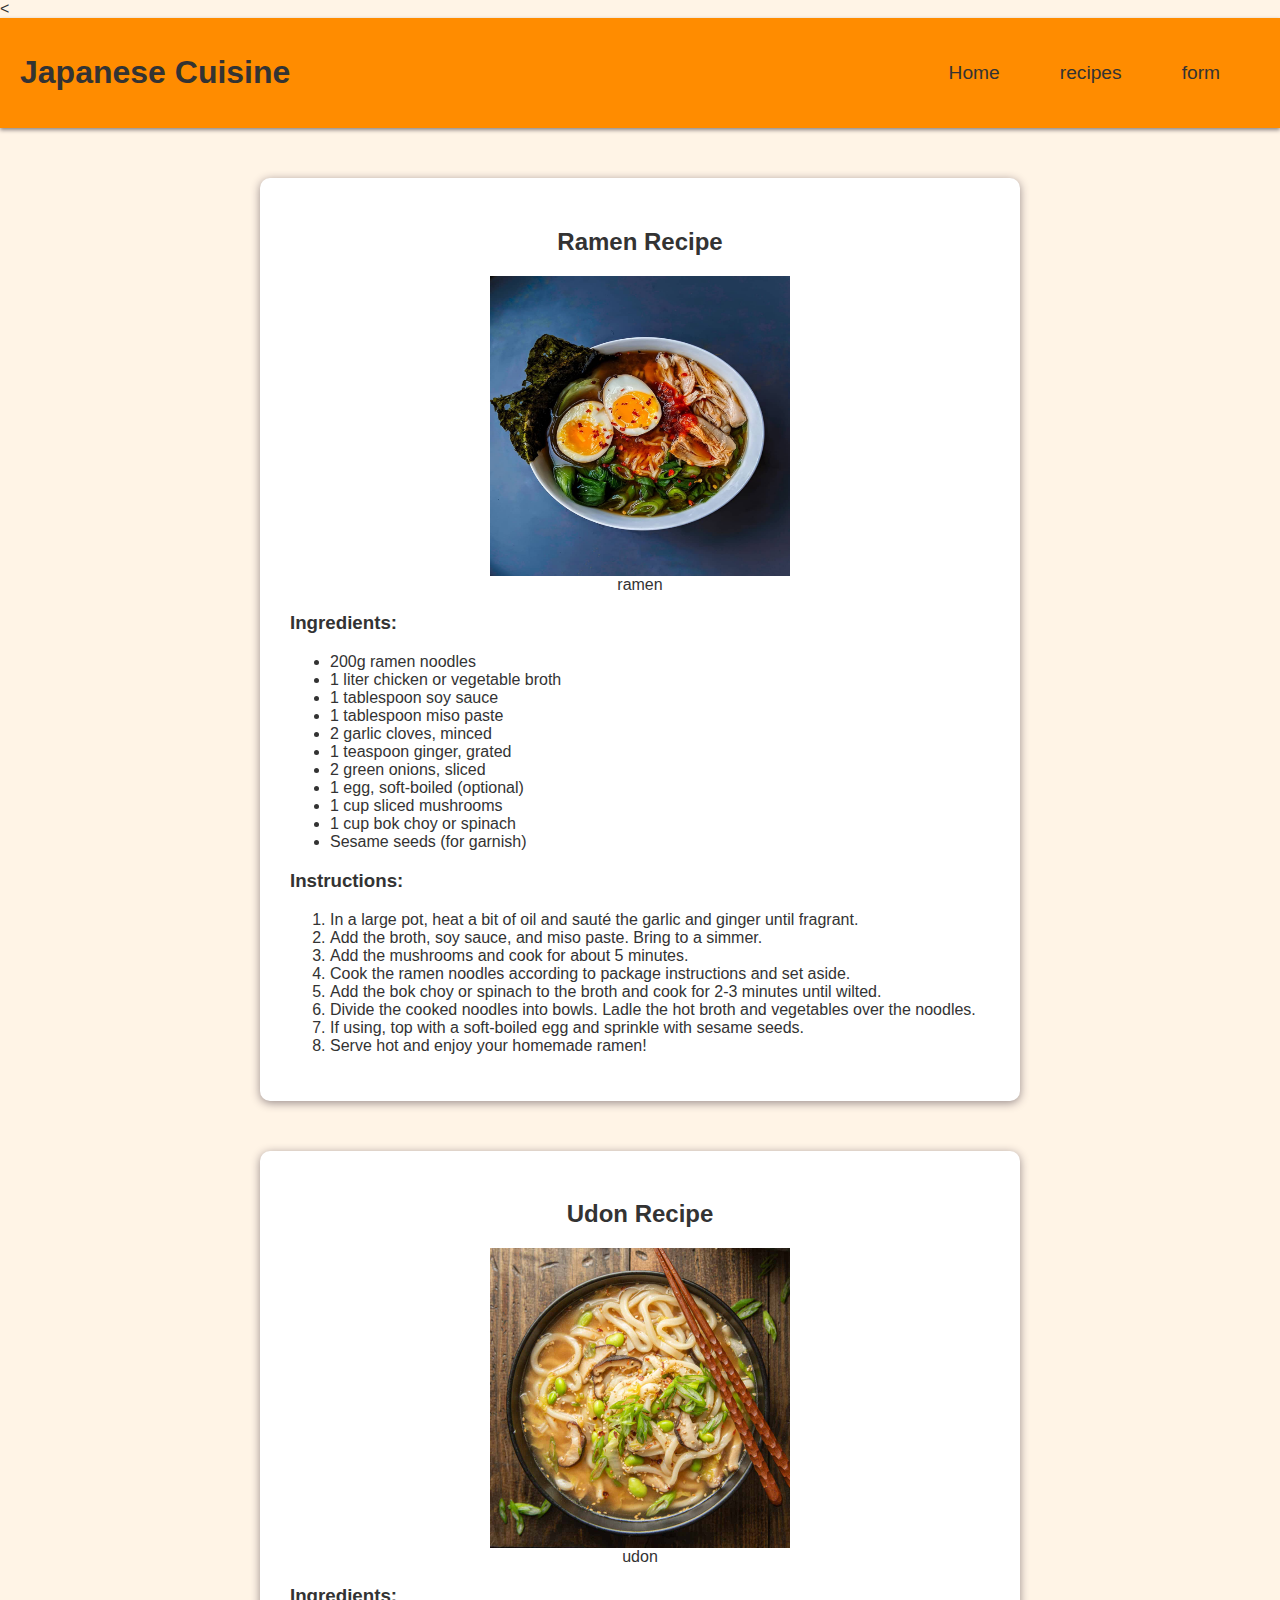
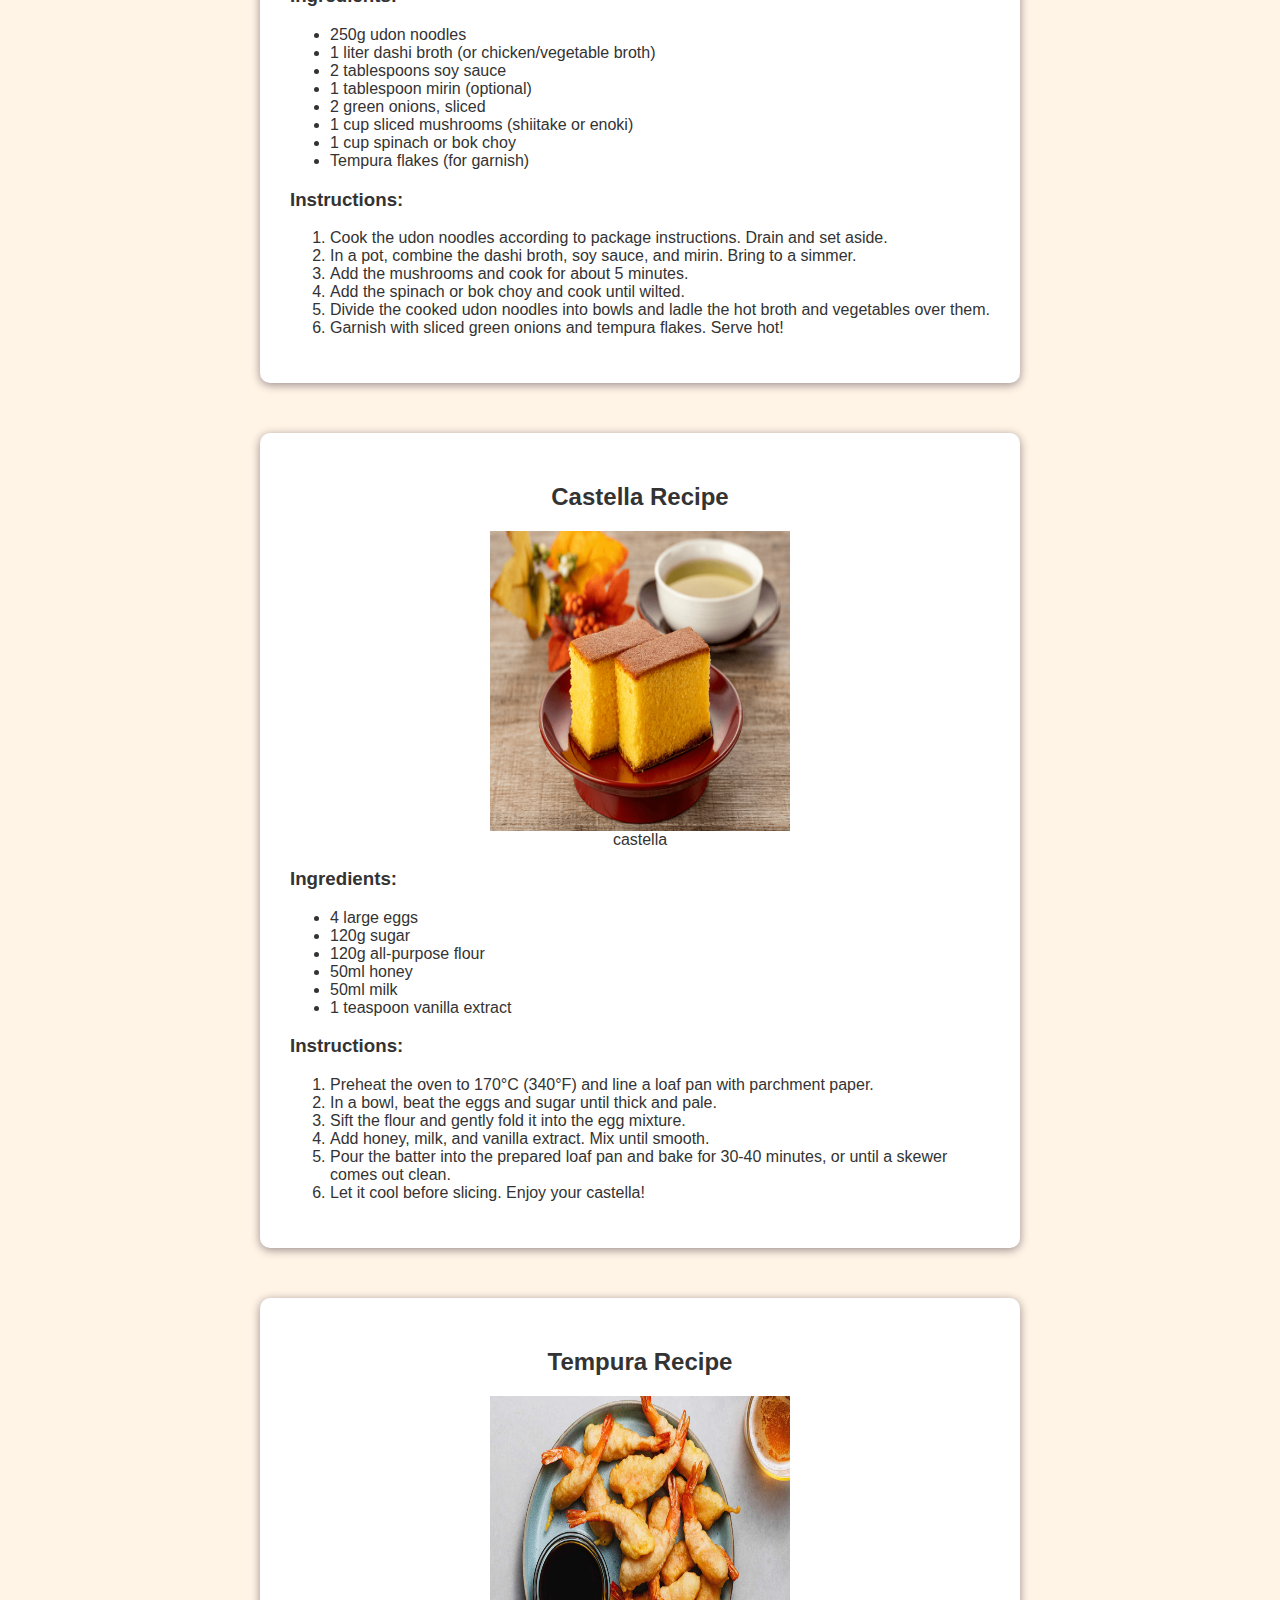
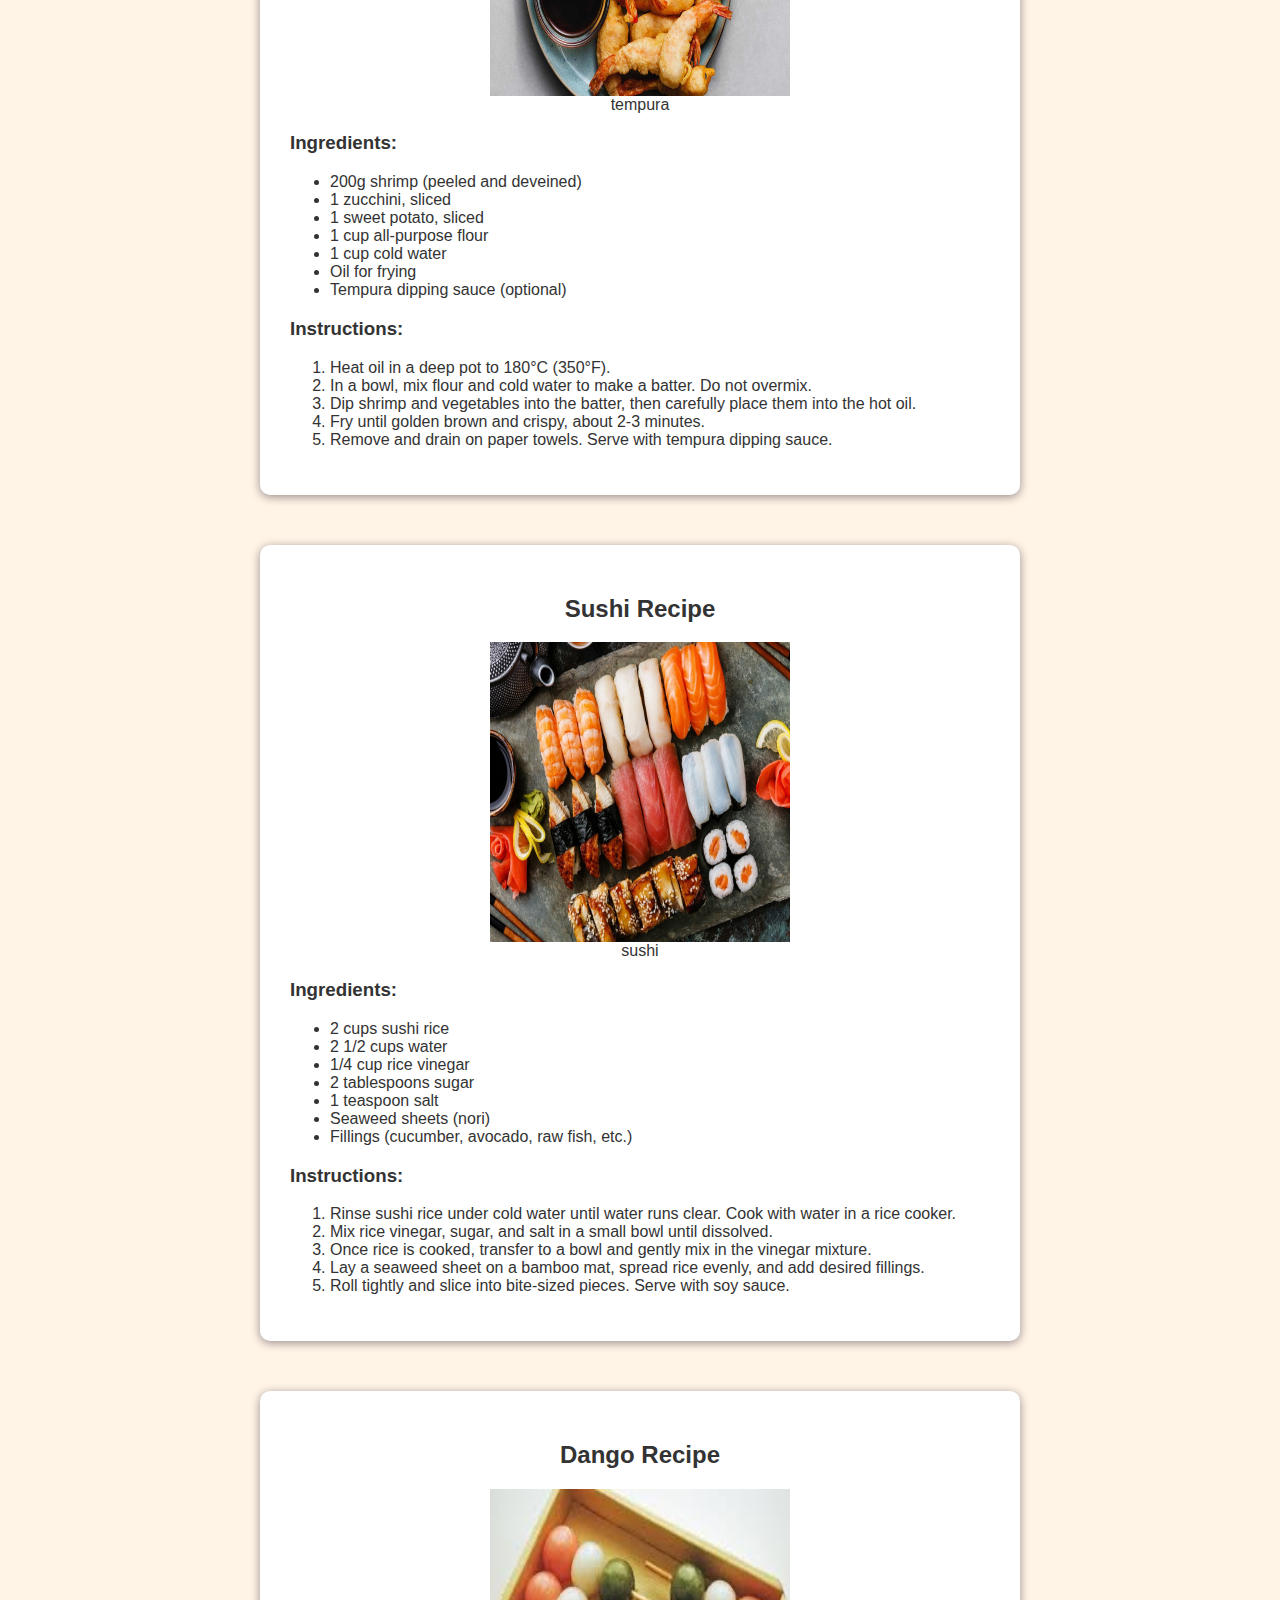
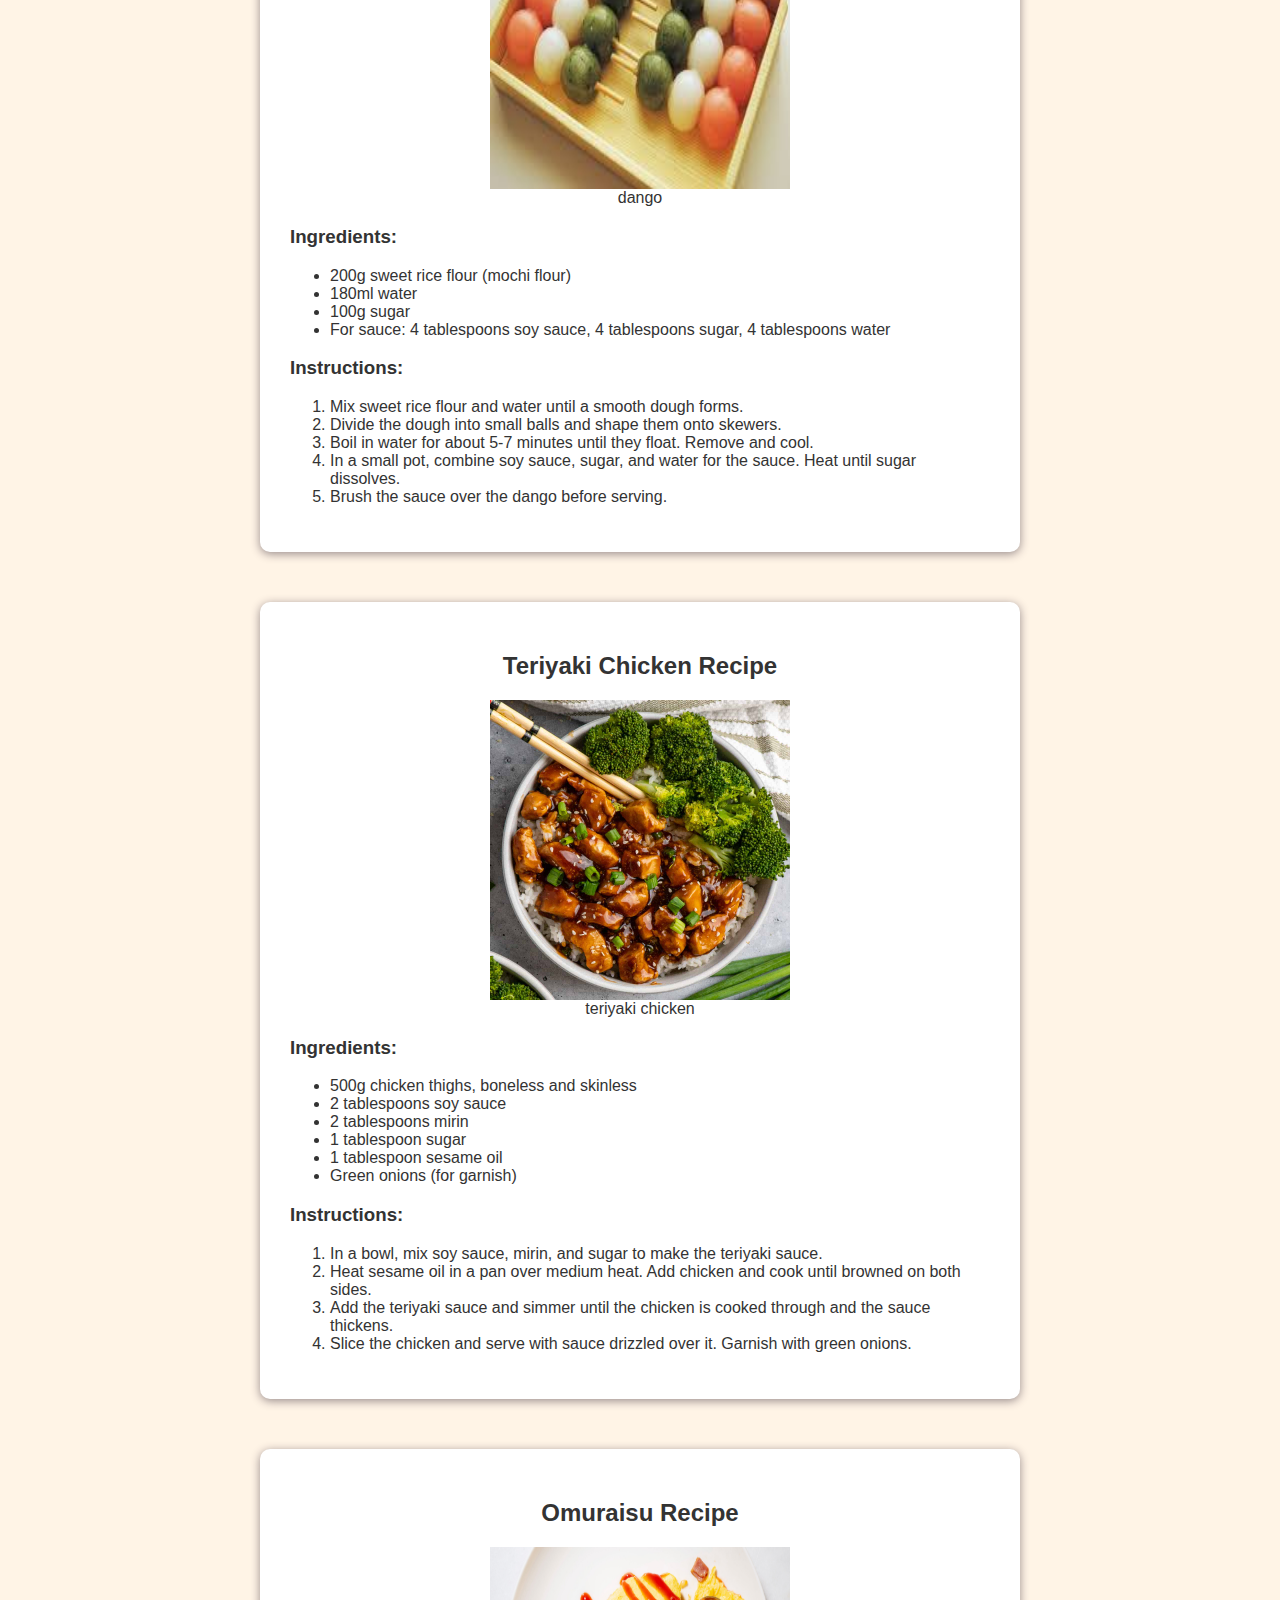
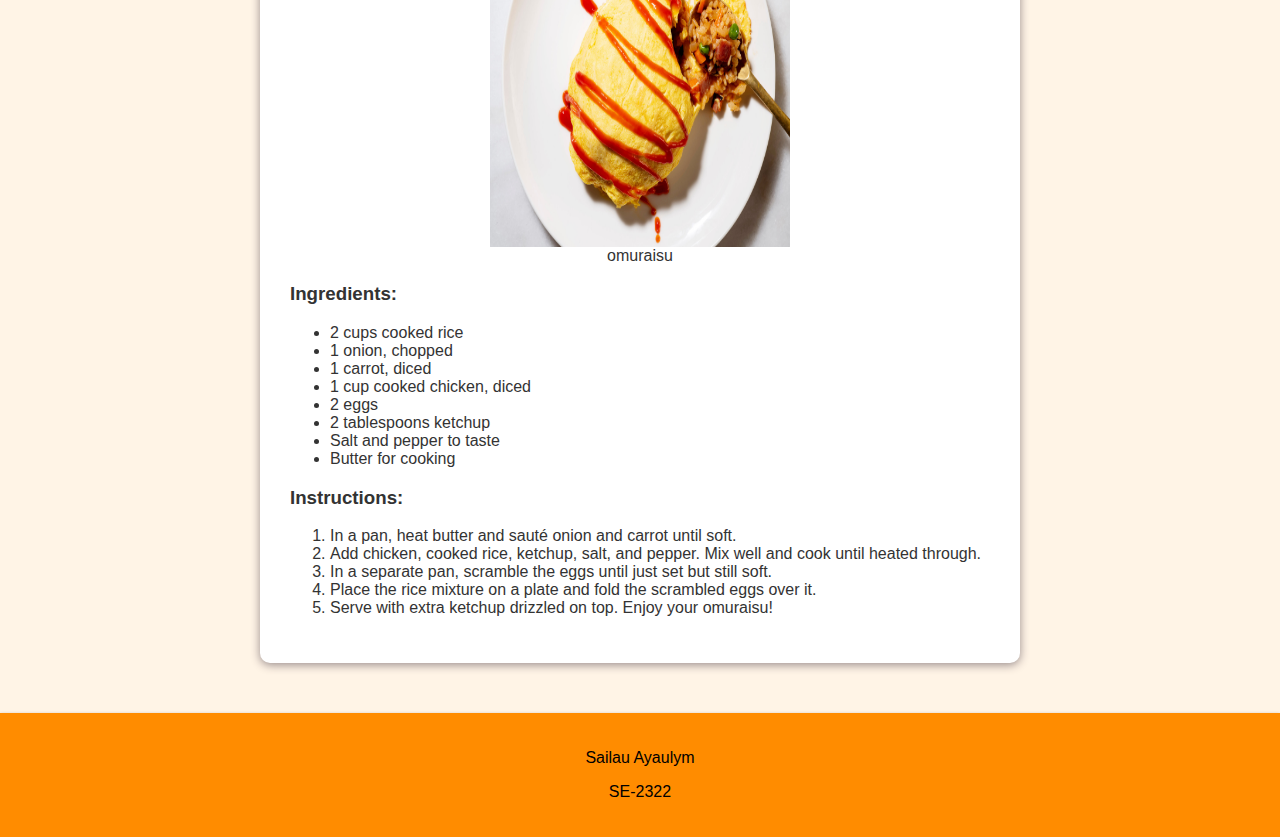
==== all_recipes.html @ 2331d124 "add recipes part" ====
<<!DOCTYPE html>
<html lang="en">
<head>
<meta charset="UTF-8">
<meta name="viewport" content="width=device-width, initial- scale=1.0">
<title>Culinary Japan</title> 
<link rel="stylesheet" href="style.css">
</head>

<body>
    <header>
        <nav class="navbar">
            <h1>Japanese Cuisine</h1>
            <ul class="nav-links">
                <li><a href="index.html">Home</a></li>
                <li><a href="recipes.html">recipes</a></li>
                <li><a href="form.html">form</a></li>
            </ul>
        </nav>
    </header>

    <main>
        <section id="recipe-page">
            <section id="ramen"> 
                <h2>Ramen Recipe</h2>
                <figure>
                    <img src="Chicken-miso-ramen.jpg" alt="ramen"  width="300" height="300">
                    <figcaption>ramen</figcaption>
                </figure>

                <h3>Ingredients:</h3>
                <ul>
                    <li>200g ramen noodles</li>
                    <li>1 liter chicken or vegetable broth</li>
                    <li>1 tablespoon soy sauce</li>
                    <li>1 tablespoon miso paste</li>
                    <li>2 garlic cloves, minced</li>
                    <li>1 teaspoon ginger, grated</li>
                    <li>2 green onions, sliced</li>
                    <li>1 egg, soft-boiled (optional)</li>
                    <li>1 cup sliced mushrooms</li>
                    <li>1 cup bok choy or spinach</li>
                    <li>Sesame seeds (for garnish)</li>
                </ul>

                <h3>Instructions:</h3>
                <ol>
                    <li>In a large pot, heat a bit of oil and sauté the garlic and ginger until fragrant.</li>
                    <li>Add the broth, soy sauce, and miso paste. Bring to a simmer.</li>
                    <li>Add the mushrooms and cook for about 5 minutes.</li>
                    <li>Cook the ramen noodles according to package instructions and set aside.</li>
                    <li>Add the bok choy or spinach to the broth and cook for 2-3 minutes until wilted.</li>
                    <li>Divide the cooked noodles into bowls. Ladle the hot broth and vegetables over the noodles.</li>
                    <li>If using, top with a soft-boiled egg and sprinkle with sesame seeds.</li>
                    <li>Serve hot and enjoy your homemade ramen!</li>
                </ol>
            </section>
        </section>

        <section id="recipe-page"> 
            <section id="udon"> 
                <h2>Udon Recipe</h2>
                <figure>
                    <img src="udon-noodle-soup-sq-7.jpg" alt="udon" width="300" height="300">
                    <figcaption>udon</figcaption>
                </figure>
                <h3>Ingredients:</h3>
                <ul>
                    <li>250g udon noodles</li>
                    <li>1 liter dashi broth (or chicken/vegetable broth)</li>
                    <li>2 tablespoons soy sauce</li>
                    <li>1 tablespoon mirin (optional)</li>
                    <li>2 green onions, sliced</li>
                    <li>1 cup sliced mushrooms (shiitake or enoki)</li>
                    <li>1 cup spinach or bok choy</li>
                    <li>Tempura flakes (for garnish)</li>
                </ul>
                <h3>Instructions:</h3>
                <ol>
                    <li>Cook the udon noodles according to package instructions. Drain and set aside.</li>
                    <li>In a pot, combine the dashi broth, soy sauce, and mirin. Bring to a simmer.</li>
                    <li>Add the mushrooms and cook for about 5 minutes.</li>
                    <li>Add the spinach or bok choy and cook until wilted.</li>
                    <li>Divide the cooked udon noodles into bowls and ladle the hot broth and vegetables over them.</li>
                    <li>Garnish with sliced green onions and tempura flakes. Serve hot!</li>
                </ol>
            </section>
        </section>

        <section  id="recipe-page" >
            <section id="castella" >
                <h2>Castella Recipe</h2>
                <figure>
                    <img src="Castella-Cake_SC_1.jpeg" alt="castella" width="300" height="300">
                    <figcaption>castella</figcaption>
                </figure>
                <h3>Ingredients:</h3>
                <ul>
                    <li>4 large eggs</li>
                    <li>120g sugar</li>
                    <li>120g all-purpose flour</li>
                    <li>50ml honey</li>
                    <li>50ml milk</li>
                    <li>1 teaspoon vanilla extract</li>
                </ul>
                <h3>Instructions:</h3>
                <ol>
                    <li>Preheat the oven to 170°C (340°F) and line a loaf pan with parchment paper.</li>
                    <li>In a bowl, beat the eggs and sugar until thick and pale.</li>
                    <li>Sift the flour and gently fold it into the egg mixture.</li>
                    <li>Add honey, milk, and vanilla extract. Mix until smooth.</li>
                    <li>Pour the batter into the prepared loaf pan and bake for 30-40 minutes, or until a skewer comes out clean.</li>
                    <li>Let it cool before slicing. Enjoy your castella!</li>
                </ol>
            </section>
        </section>

        <section  id="recipe-page" >
            <section id="tempura">
                <h2>Tempura Recipe</h2>
                <figure>
                    <img src="basic-tempura-for-fish-and-seafood-1300531-hero-01-bbd91b4ee23940749fec5ab7693eadcc.jpg" alt="tempura" width="300" height="300">
                    <figcaption>tempura</figcaption>
                </figure>
                <h3>Ingredients:</h3>
                <ul>
                    <li>200g shrimp (peeled and deveined)</li>
                    <li>1 zucchini, sliced</li>
                    <li>1 sweet potato, sliced</li>
                    <li>1 cup all-purpose flour</li>
                    <li>1 cup cold water</li>
                    <li>Oil for frying</li>
                    <li>Tempura dipping sauce (optional)</li>
                </ul>
                <h3>Instructions:</h3>
                <ol>
                    <li>Heat oil in a deep pot to 180°C (350°F).</li>
                    <li>In a bowl, mix flour and cold water to make a batter. Do not overmix.</li>
                    <li>Dip shrimp and vegetables into the batter, then carefully place them into the hot oil.</li>
                    <li>Fry until golden brown and crispy, about 2-3 minutes.</li>
                    <li>Remove and drain on paper towels. Serve with tempura dipping sauce.</li>
                </ol>
            </section>
        </section>

        <section id="recipe-page" >
            <section id="sushi">
                <h2>Sushi Recipe</h2>
                <figure>
                    <img src="sushi-polza-i-vred1653924777.jpg" alt="sushi" width="300" height="300">
                    <figcaption>sushi</figcaption>
                </figure>
                <h3>Ingredients:</h3>
                <ul>
                    <li>2 cups sushi rice</li>
                    <li>2 1/2 cups water</li>
                    <li>1/4 cup rice vinegar</li>
                    <li>2 tablespoons sugar</li>
                    <li>1 teaspoon salt</li>
                    <li>Seaweed sheets (nori)</li>
                    <li>Fillings (cucumber, avocado, raw fish, etc.)</li>
                </ul>
                <h3>Instructions:</h3>
                <ol>
                    <li>Rinse sushi rice under cold water until water runs clear. Cook with water in a rice cooker.</li>
                    <li>Mix rice vinegar, sugar, and salt in a small bowl until dissolved.</li>
                    <li>Once rice is cooked, transfer to a bowl and gently mix in the vinegar mixture.</li>
                    <li>Lay a seaweed sheet on a bamboo mat, spread rice evenly, and add desired fillings.</li>
                    <li>Roll tightly and slice into bite-sized pieces. Serve with soy sauce.</li>
                </ol>
            </section>
        </section>

        <section id="recipe-page" >
            <section id="dango">
                <h2>Dango Recipe</h2>
                <figure>
                    <img src="images.jpeg" alt="dango" width="300" height="300">
                    <figcaption>dango</figcaption>
                </figure>
                <h3>Ingredients:</h3>
                <ul>
                    <li>200g sweet rice flour (mochi flour)</li>
                    <li>180ml water</li>
                    <li>100g sugar</li>
                    <li>For sauce: 4 tablespoons soy sauce, 4 tablespoons sugar, 4 tablespoons water</li>
                </ul>
                <h3>Instructions:</h3>
                <ol>
                    <li>Mix sweet rice flour and water until a smooth dough forms.</li>
                    <li>Divide the dough into small balls and shape them onto skewers.</li>
                    <li>Boil in water for about 5-7 minutes until they float. Remove and cool.</li>
                    <li>In a small pot, combine soy sauce, sugar, and water for the sauce. Heat until sugar dissolves.</li>
                    <li>Brush the sauce over the dango before serving.</li>
                </ol>
            </section>
        </section>

        <section id="recipe-page" >
            <section id="teriyaki">
                <h2>Teriyaki Chicken Recipe</h2>
                <figure>
                    <img src="Honey-Teriyaki-Chicken-5.jpg" alt="teriyaki chicken" width="300" height="300">
                    <figcaption>teriyaki chicken</figcaption>
                </figure>
                <h3>Ingredients:</h3>
                <ul>
                    <li>500g chicken thighs, boneless and skinless</li>
                    <li>2 tablespoons soy sauce</li>
                    <li>2 tablespoons mirin</li>
                    <li>1 tablespoon sugar</li>
                    <li>1 tablespoon sesame oil</li>
                    <li>Green onions (for garnish)</li>
                </ul>
                <h3>Instructions:</h3>
                <ol>
                    <li>In a bowl, mix soy sauce, mirin, and sugar to make the teriyaki sauce.</li>
                    <li>Heat sesame oil in a pan over medium heat. Add chicken and cook until browned on both sides.</li>
                    <li>Add the teriyaki sauce and simmer until the chicken is cooked through and the sauce thickens.</li>
                    <li>Slice the chicken and serve with sauce drizzled over it. Garnish with green onions.</li>
                </ol>
            </section>
        </section>

        <section id="recipe-page">
            <section id="omuraisu">
                <h2>Omuraisu Recipe</h2>
                <figure>
                    <img src="merlin_141075450_0113642e-e841-4dd6-b96f-742a29fdef10-superJumbo.jpg" alt="omuraisu" width="300" height="300">
                    <figcaption>omuraisu</figcaption>
                </figure>
                <h3>Ingredients:</h3>
                <ul>
                    <li>2 cups cooked rice</li>
                    <li>1 onion, chopped</li>
                    <li>1 carrot, diced</li>
                    <li>1 cup cooked chicken, diced</li>
                    <li>2 eggs</li>
                    <li>2 tablespoons ketchup</li>
                    <li>Salt and pepper to taste</li>
                    <li>Butter for cooking</li>
                </ul>
                <h3>Instructions:</h3>
                <ol>
                    <li>In a pan, heat butter and sauté onion and carrot until soft.</li>
                    <li>Add chicken, cooked rice, ketchup, salt, and pepper. Mix well and cook until heated through.</li>
                    <li>In a separate pan, scramble the eggs until just set but still soft.</li>
                    <li>Place the rice mixture on a plate and fold the scrambled eggs over it.</li>
                    <li>Serve with extra ketchup drizzled on top. Enjoy your omuraisu!</li>
                </ol>
            </section>
        </section>
    </main>

    <footer>
        <p>Sailau Ayaulym</p>
        <p>SE-2322</p>
    </footer>

</body>
</html>
---- style.css ----
body {
    font-family: 'Roboto', sans-serif;
    margin: 0;
    padding: 0;
    background-color: #FFF4E6;
    color: #333;
}

.navbar {
    display: flex;
    justify-content: space-between;
    align-items: center;
    padding: 15px 20px; 
    background-color: #FF8C00; 
    box-shadow: 0 2px 4px #8c8383; 
}

.nav-links {
    list-style: none;
    display: flex;
    gap: 20px;
    margin: 0 20px;
}

.nav-links li {
    display: inline;
    margin: 0 20px;
}

.nav-links a {
    text-decoration: none;
    color: #333;
    font-size: 1.2em;
    font-weight: 500;
}

.nav-links a:hover {
    color: #e74c3c; 
}

header nav ul {
    list-style: none;
    margin: 0 20px;
}

.content-wrapper {
    display: flex;
    align-items: flex-start;
    justify-content: space-between;
    padding: 40px;
    max-width: 1200px;
    margin: 0 auto;
}

.text-content {
    flex: 1;
    margin-right: 40px;
}

.text-content h1 {
    font-size: 3em;
    margin-bottom: 20px;
    color: #2c3e50;
}

.text-content .welcome-text {
    margin: 15px 0;
    line-height: 1.6;
    font-size: 1.1em;
}

.photo-content {
    flex: 1;
    text-align: center;
}

.photo-content img {
    width: 100%;
    max-width: 400px;
    height: auto;
    border-radius: 10px;
}

.quote-text {
    margin-top: 15px;
    font-size: 1em;
    font-style: italic;
    color: #7f8c8d;
}

.recipes-section {
    padding: 60px 20px;
    text-align: center;
}

.recipes-section h2 {
    font-size: 2.5em;
    margin-bottom: 40px;
    color: #2c3e50;
}

.recipes-wrapper {
    display: flex;
    justify-content: space-between;
    flex-wrap: wrap;
    gap: 5px;
    max-width: 1200px;
    margin: 0 auto;
}

.recipe-card {
    background-color: #fff;
    border-radius: 10px;
    border: 2px solid #ddd;
    padding: 15px;
    width: 23%; 
    margin-bottom: 20px; 
    box-sizing: border-box;
    text-align: center;
}

.recipe-card img {
    width: 100%;
    height: 250px;
    border-radius: 8px;
    margin-bottom: 15px;
}

.recipe-name {
    font-size: 1.8em;
    margin: 10px 0;
    color: #2c3e50;
}

.recipe-description {
    font-size: 1em;
    color: #7f8c8d;
    margin: 5px 0;
}

.more-button {
    display: inline-block;
    width: 1020px;
    background-color: #FF8C00;
    color: #000000;
    text-align: center;
    padding: 15px;
    font-size: 1em;
    margin: 50px;
    text-decoration: none; 
}

.form-page  {
    max-width: 700px;
    margin: 50px auto;
    padding: 30px;
    background-color: #fff;
    border-radius: 10px;
    box-shadow: 0 2px 10px #988b8b;
    text-align: center;
}

.form-page h1 {
    font-size: 1.8em;
    margin-bottom: 30px;
    color: #2c3e50;
}

.form-page form {
    display: flex;
    flex-direction: column;
    gap: 20px;
}

.form-page label {
    font-size: 1.8em;
    color: #333;
    text-align: left;
}

#recipe-page{
    max-width: 700px;
    margin: 50px auto;
    padding: 30px;
    background-color: #fff;
    border-radius: 10px;
    box-shadow: 0 2px 10px #988b8b;
}

#recipe-page h2, #recipe-page figure {
    text-align: center;
}

footer {
    background-color: #FF8C00;
    color: #000000;
    text-align: center;
    padding: 20px 0;
    bottom: 0;
    font-size: 1em;
    box-shadow: 0 2px 4px #8c8383; 
}
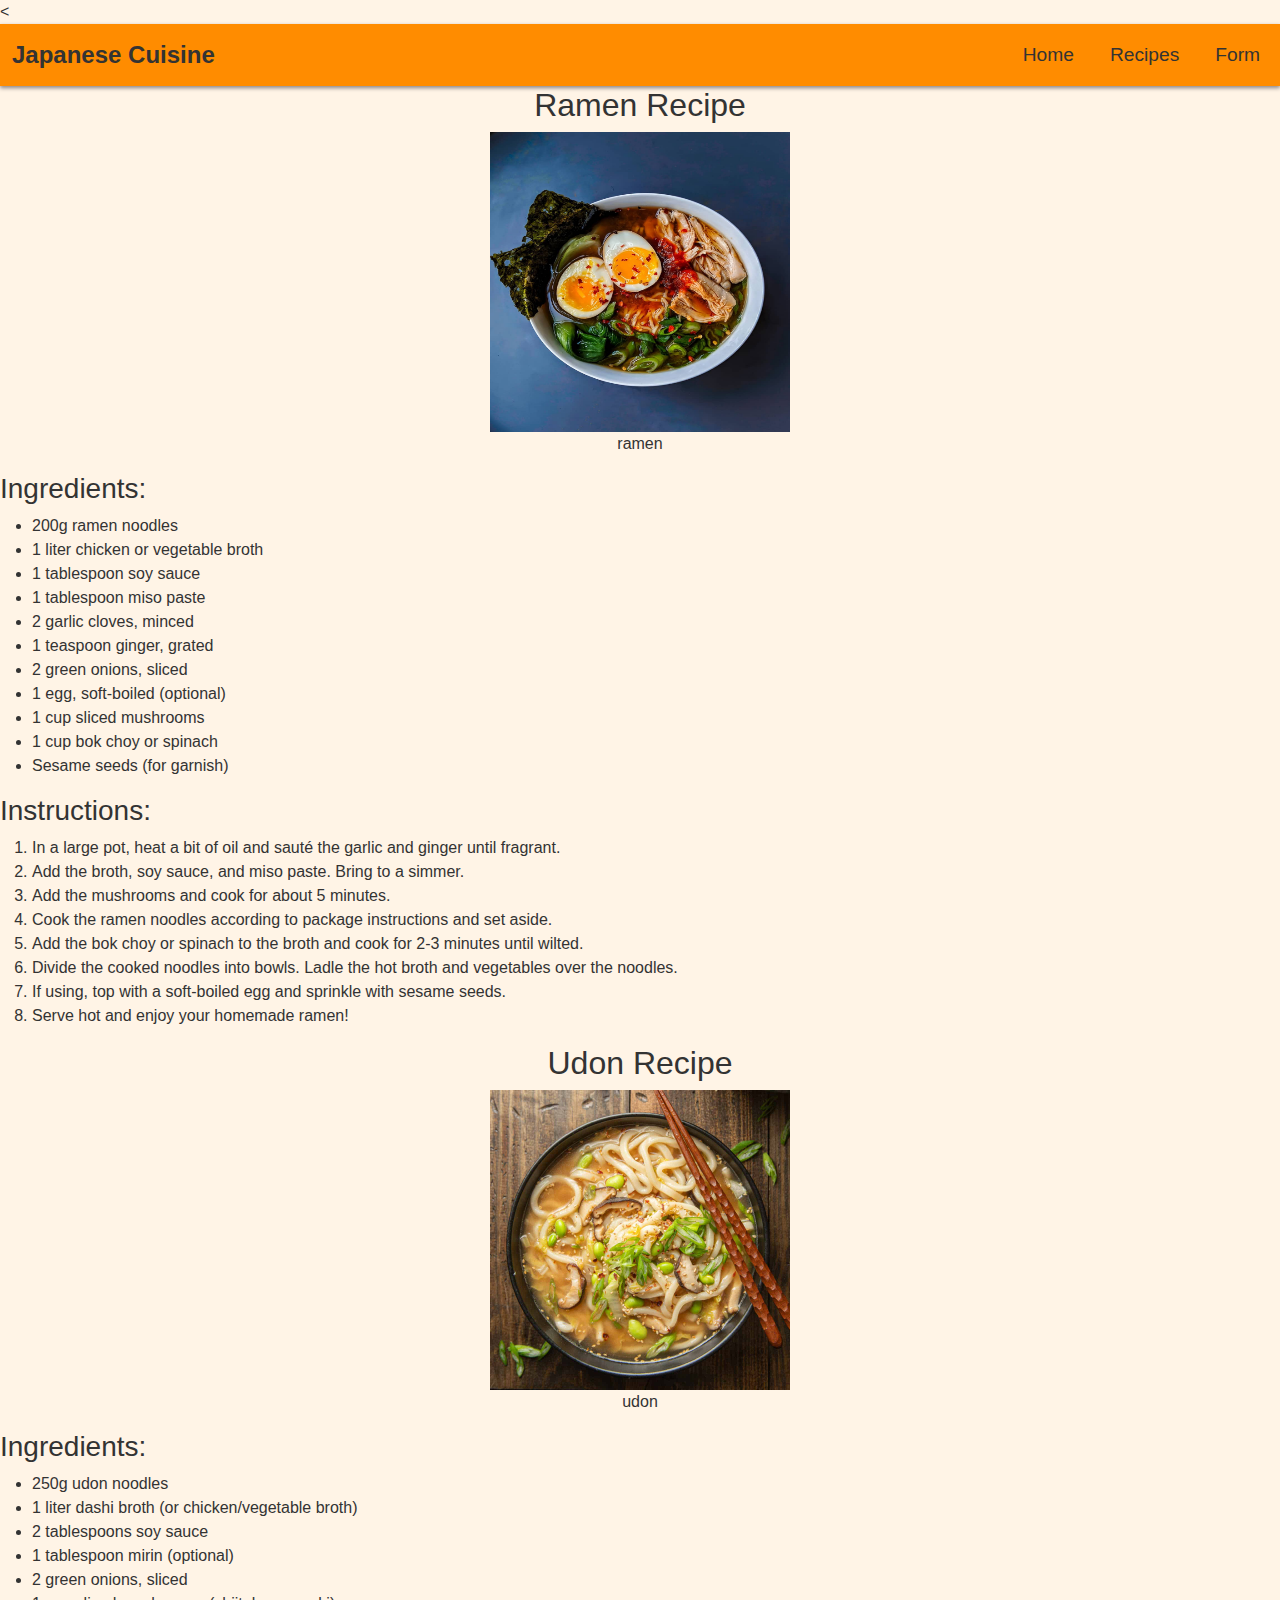
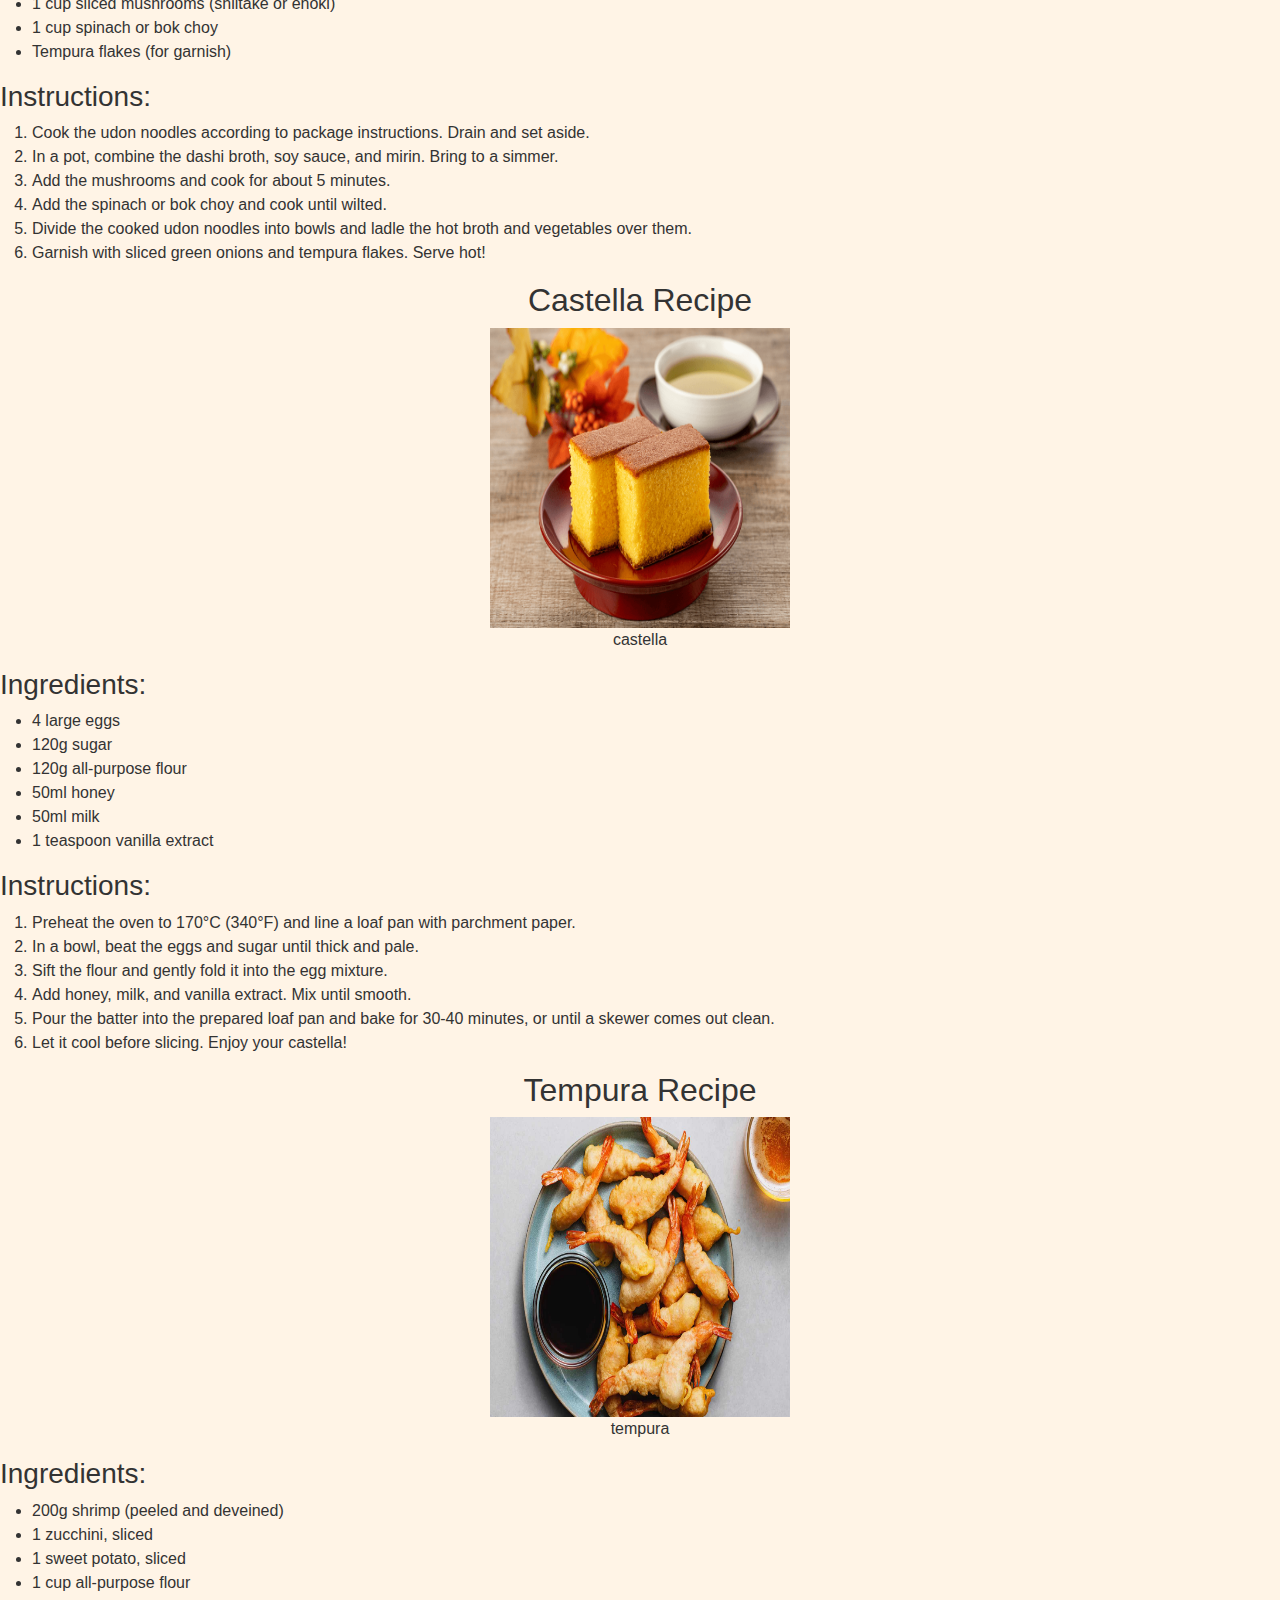
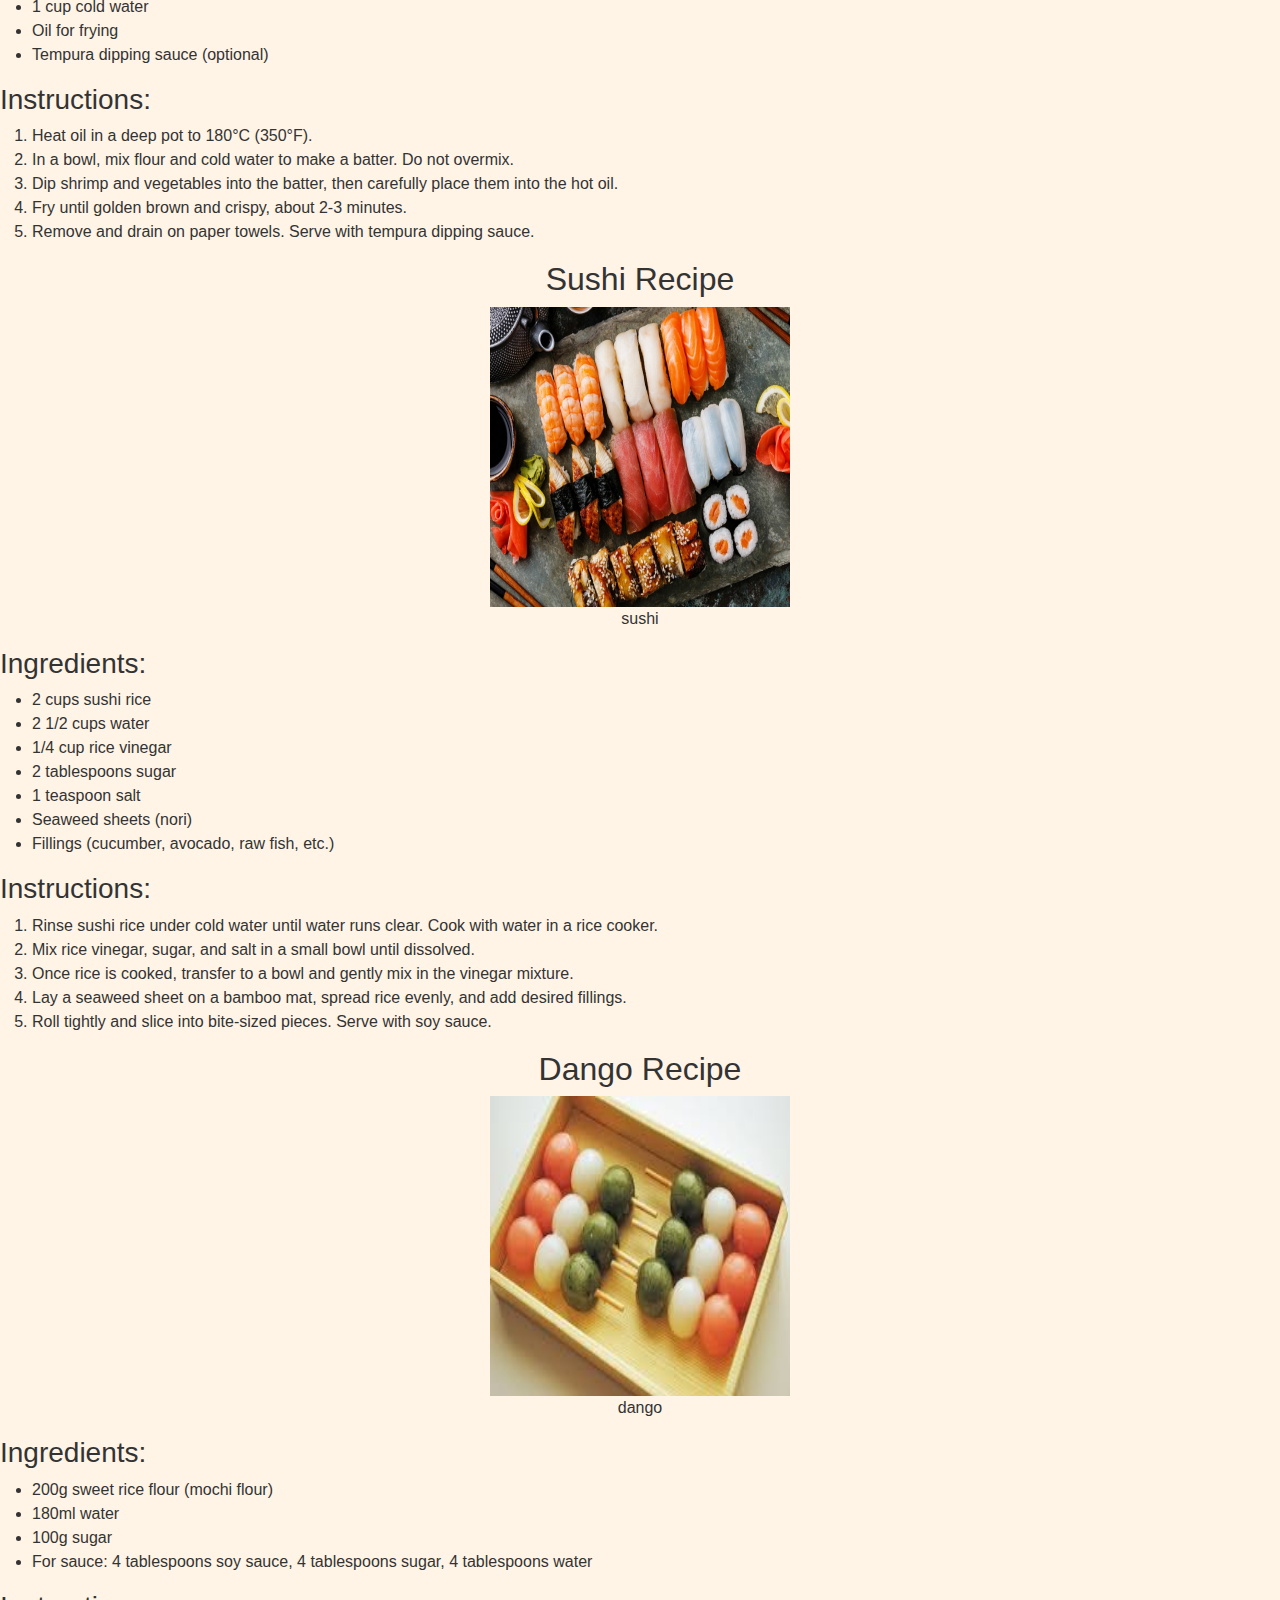
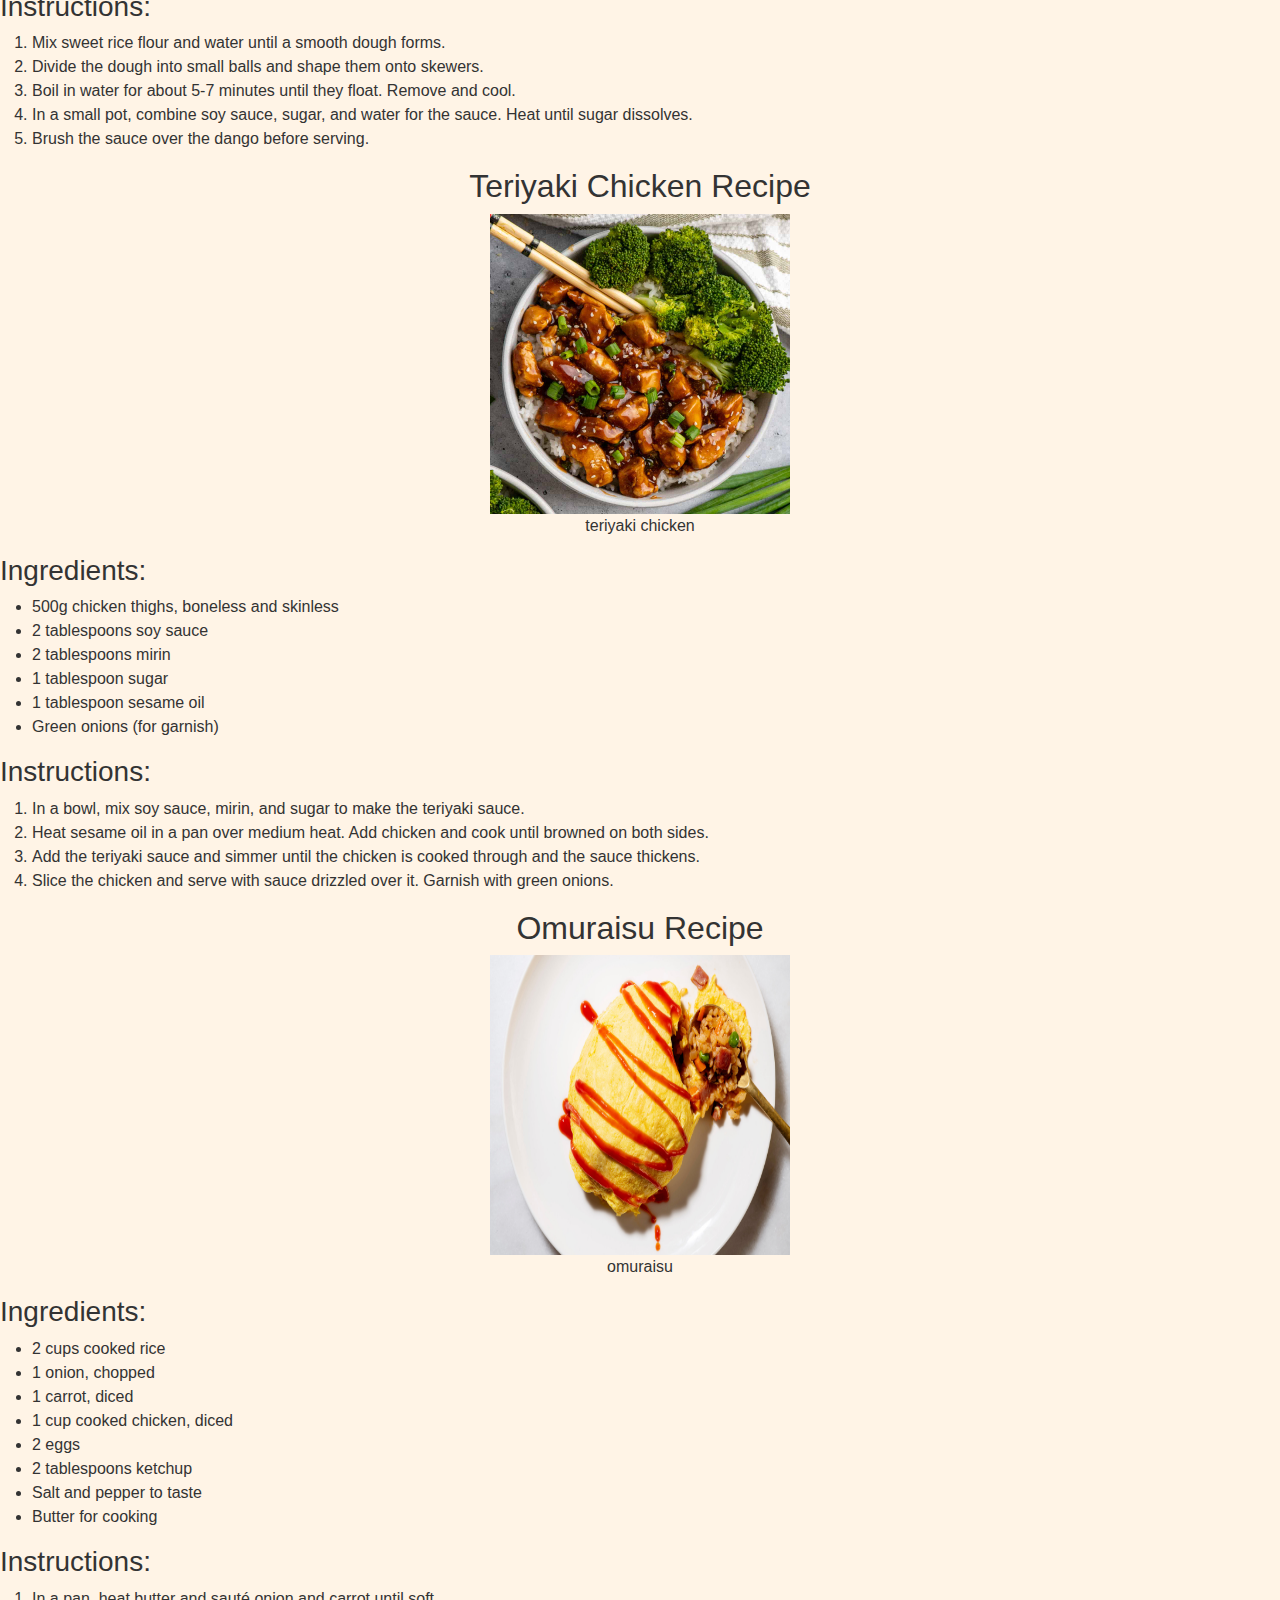
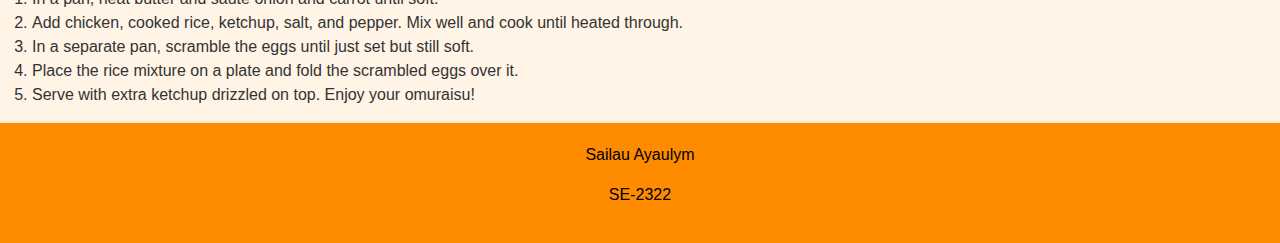
==== commit fcbf0b14: "add Bootstra1" ====
--- a/all_recipes.html
+++ b/all_recipes.html
@@ -4,21 +4,37 @@
 <meta charset="UTF-8">
 <meta name="viewport" content="width=device-width, initial- scale=1.0">
 <title>Culinary Japan</title> 
+<link href="https://cdn.jsdelivr.net/npm/bootstrap@5.3.3/dist/css/bootstrap.min.css" rel="stylesheet">
+<script src="https://cdn.jsdelivr.net/npm/bootstrap@5.3.3/dist/js/bootstrap.bundle.min.js"></script>
+<script src="https://code.jquery.com/jquery-3.5.1.slim.min.js"></script>
+<script src="https://stackpath.bootstrapcdn.com/bootstrap/4.5.2/js/bootstrap.min.js"></script>
+
 <link rel="stylesheet" href="style.css">
 </head>
-
 <body>
     <header>
-        <nav class="navbar">
-            <h1>Japanese Cuisine</h1>
-            <ul class="nav-links">
-                <li><a href="index.html">Home</a></li>
-                <li><a href="recipes.html">recipes</a></li>
-                <li><a href="form.html">form</a></li>
-            </ul>
+        <nav class="navbar navbar-expand-lg">
+            <div class="container-fluid">
+                <a class="navbar-brand" href="#">Japanese Cuisine</a>
+                <button class="navbar-toggler" type="button" data-bs-toggle="collapse" data-bs-target="#navbarNav" aria-controls="navbarNav" aria-expanded="false" aria-label="Toggle navigation">
+                    <span class="navbar-toggler-icon"></span>
+                </button>
+                <div class="collapse navbar-collapse justify-content-end" id="navbarNav">
+                    <ul class="navbar-nav">
+                        <li class="nav-item">
+                            <a class="nav-link" href="index.html">Home</a>
+                        </li>
+                        <li class="nav-item">
+                            <a class="nav-link" href="recipes.html">Recipes</a>
+                        </li>
+                        <li class="nav-item">
+                            <a class="nav-link" href="form.html">Form</a>
+                        </li>
+                    </ul>
+                </div>
+            </div>
         </nav>
     </header>
-
     <main>
         <section id="recipe-page">
             <section id="ramen"> 
--- a/style.css
+++ b/style.css
@@ -1,46 +1,32 @@
 body {
     font-family: 'Roboto', sans-serif;
-    margin: 0;
-    padding: 0;
     background-color: #FFF4E6;
     color: #333;
 }
 
 .navbar {
-    display: flex;
-    justify-content: space-between;
-    align-items: center;
-    padding: 15px 20px; 
     background-color: #FF8C00; 
-    box-shadow: 0 2px 4px #8c8383; 
+    box-shadow: 0 2px 4px #8c8383;
 }
 
-.nav-links {
-    list-style: none;
-    display: flex;
-    gap: 20px;
-    margin: 0 20px;
+.navbar-brand {
+    color: #333;
+    font-size: 1.5em;
+    font-weight: bold;
 }
 
-.nav-links li {
-    display: inline;
-    margin: 0 20px;
-}
-
-.nav-links a {
-    text-decoration: none;
+.navbar-nav .nav-item .nav-link {
     color: #333;
     font-size: 1.2em;
     font-weight: 500;
 }
 
-.nav-links a:hover {
+.navbar-nav .nav-item .nav-link:hover {
     color: #e74c3c; 
 }
 
-header nav ul {
-    list-style: none;
-    margin: 0 20px;
+.navbar-nav .nav-item {
+    margin-left: 20px;
 }
 
 .content-wrapper {
@@ -50,42 +36,6 @@
     padding: 40px;
     max-width: 1200px;
     margin: 0 auto;
-}
-
-.text-content {
-    flex: 1;
-    margin-right: 40px;
-}
-
-.text-content h1 {
-    font-size: 3em;
-    margin-bottom: 20px;
-    color: #2c3e50;
-}
-
-.text-content .welcome-text {
-    margin: 15px 0;
-    line-height: 1.6;
-    font-size: 1.1em;
-}
-
-.photo-content {
-    flex: 1;
-    text-align: center;
-}
-
-.photo-content img {
-    width: 100%;
-    max-width: 400px;
-    height: auto;
-    border-radius: 10px;
-}
-
-.quote-text {
-    margin-top: 15px;
-    font-size: 1em;
-    font-style: italic;
-    color: #7f8c8d;
 }
 
 .recipes-section {
@@ -99,22 +49,11 @@
     color: #2c3e50;
 }
 
-.recipes-wrapper {
-    display: flex;
-    justify-content: space-between;
-    flex-wrap: wrap;
-    gap: 5px;
-    max-width: 1200px;
-    margin: 0 auto;
-}
-
 .recipe-card {
     background-color: #fff;
     border-radius: 10px;
     border: 2px solid #ddd;
     padding: 15px;
-    width: 23%; 
-    margin-bottom: 20px; 
     box-sizing: border-box;
     text-align: center;
 }
@@ -139,18 +78,23 @@
 }
 
 .more-button {
-    display: inline-block;
-    width: 1020px;
     background-color: #FF8C00;
-    color: #000000;
-    text-align: center;
-    padding: 15px;
+    color: #333;
     font-size: 1em;
-    margin: 50px;
-    text-decoration: none; 
+    font-weight: 500;
 }
 
-.form-page  {
+.more-button:hover {
+    background-color: #FF8C00;
+    color: #e74c3c;
+}
+
+.more-button:focus {
+    outline: none; 
+    box-shadow: none;
+}
+
+.form-page {
     max-width: 700px;
     margin: 50px auto;
     padding: 30px;
@@ -178,13 +122,16 @@
     text-align: left;
 }
 
-#recipe-page{
-    max-width: 700px;
-    margin: 50px auto;
-    padding: 30px;
-    background-color: #fff;
-    border-radius: 10px;
-    box-shadow: 0 2px 10px #988b8b;
+.form-control,
+.form-select,
+.form-check-input {
+    font-size: 1.2em;
+    padding: 10px;
+}
+
+button {
+    padding: 10px 20px;
+    font-size: 1.2em;
 }
 
 #recipe-page h2, #recipe-page figure {
@@ -193,10 +140,8 @@
 
 footer {
     background-color: #FF8C00;
-    color: #000000;
+    color: #000;
+    padding: 20px 0;
+    box-shadow: 0 2px 4px #8c8383; 
     text-align: center;
-    padding: 20px 0;
-    bottom: 0;
-    font-size: 1em;
-    box-shadow: 0 2px 4px #8c8383; 
 }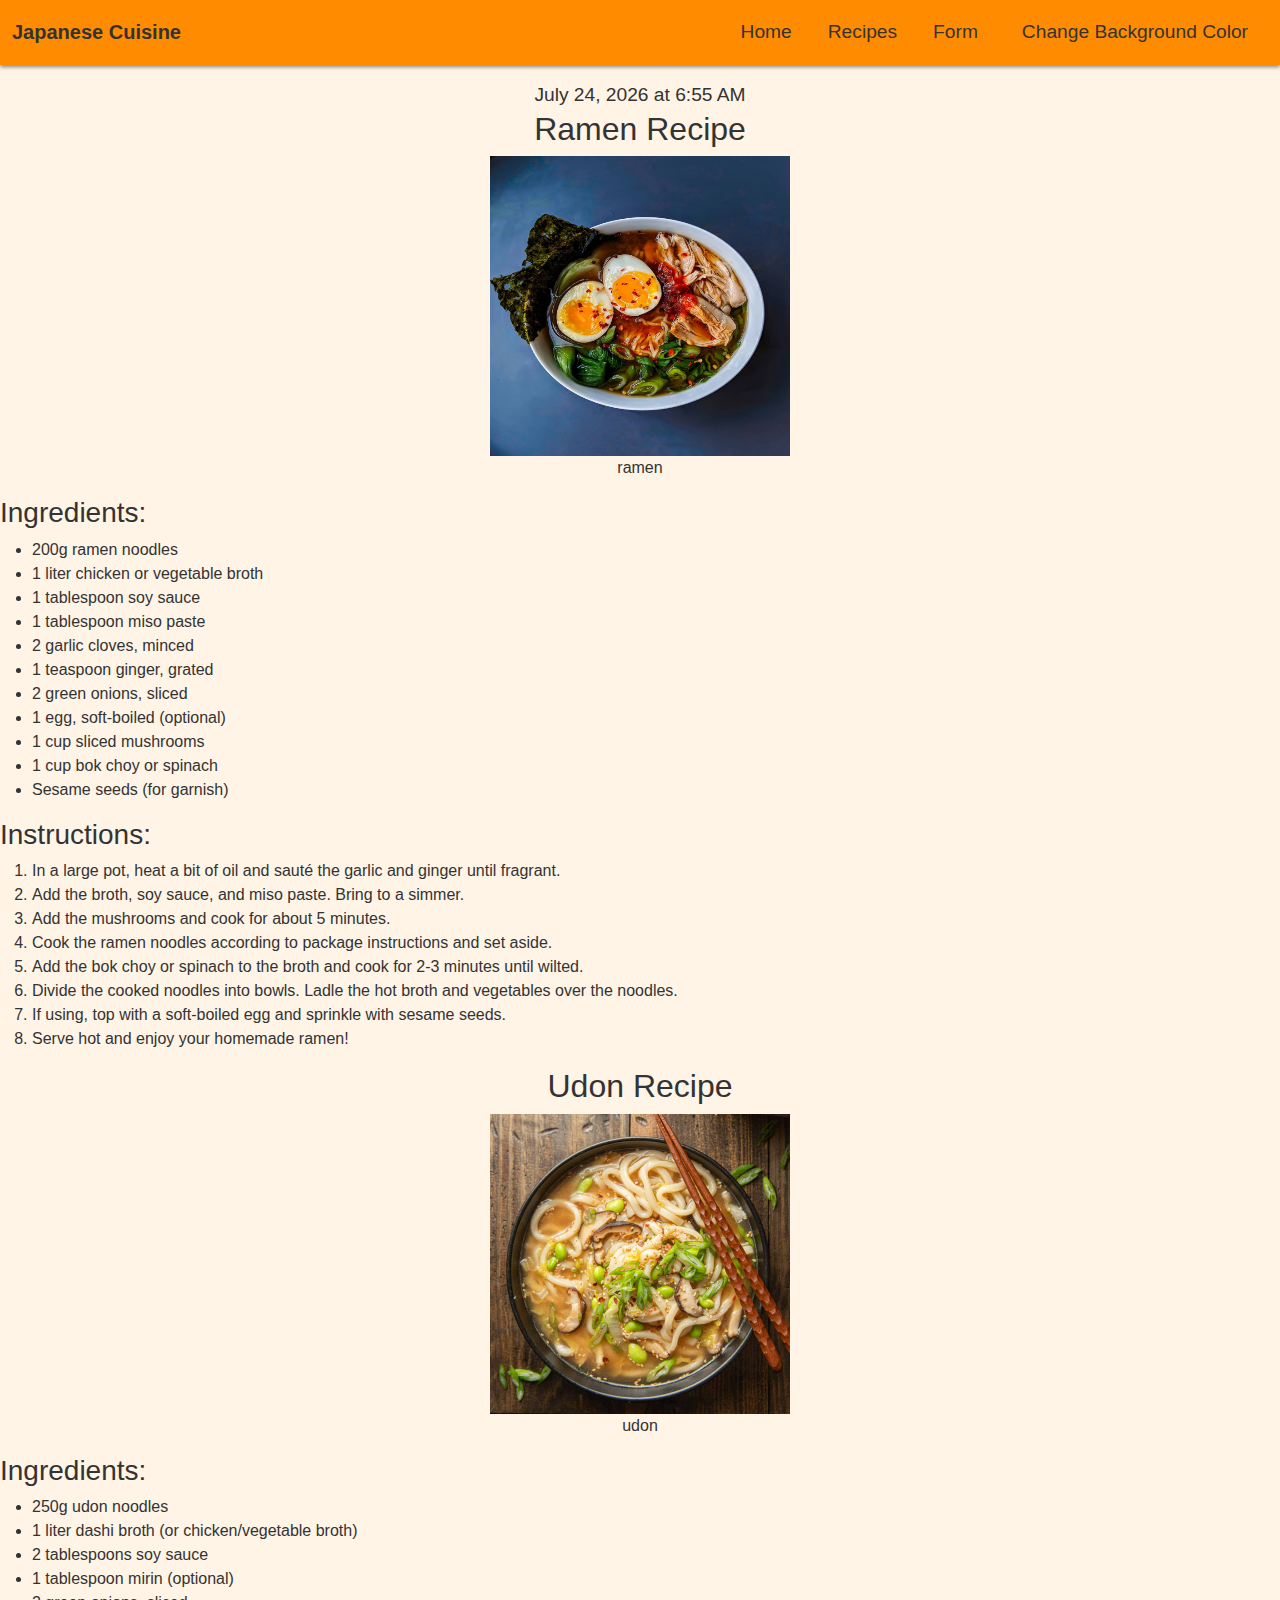
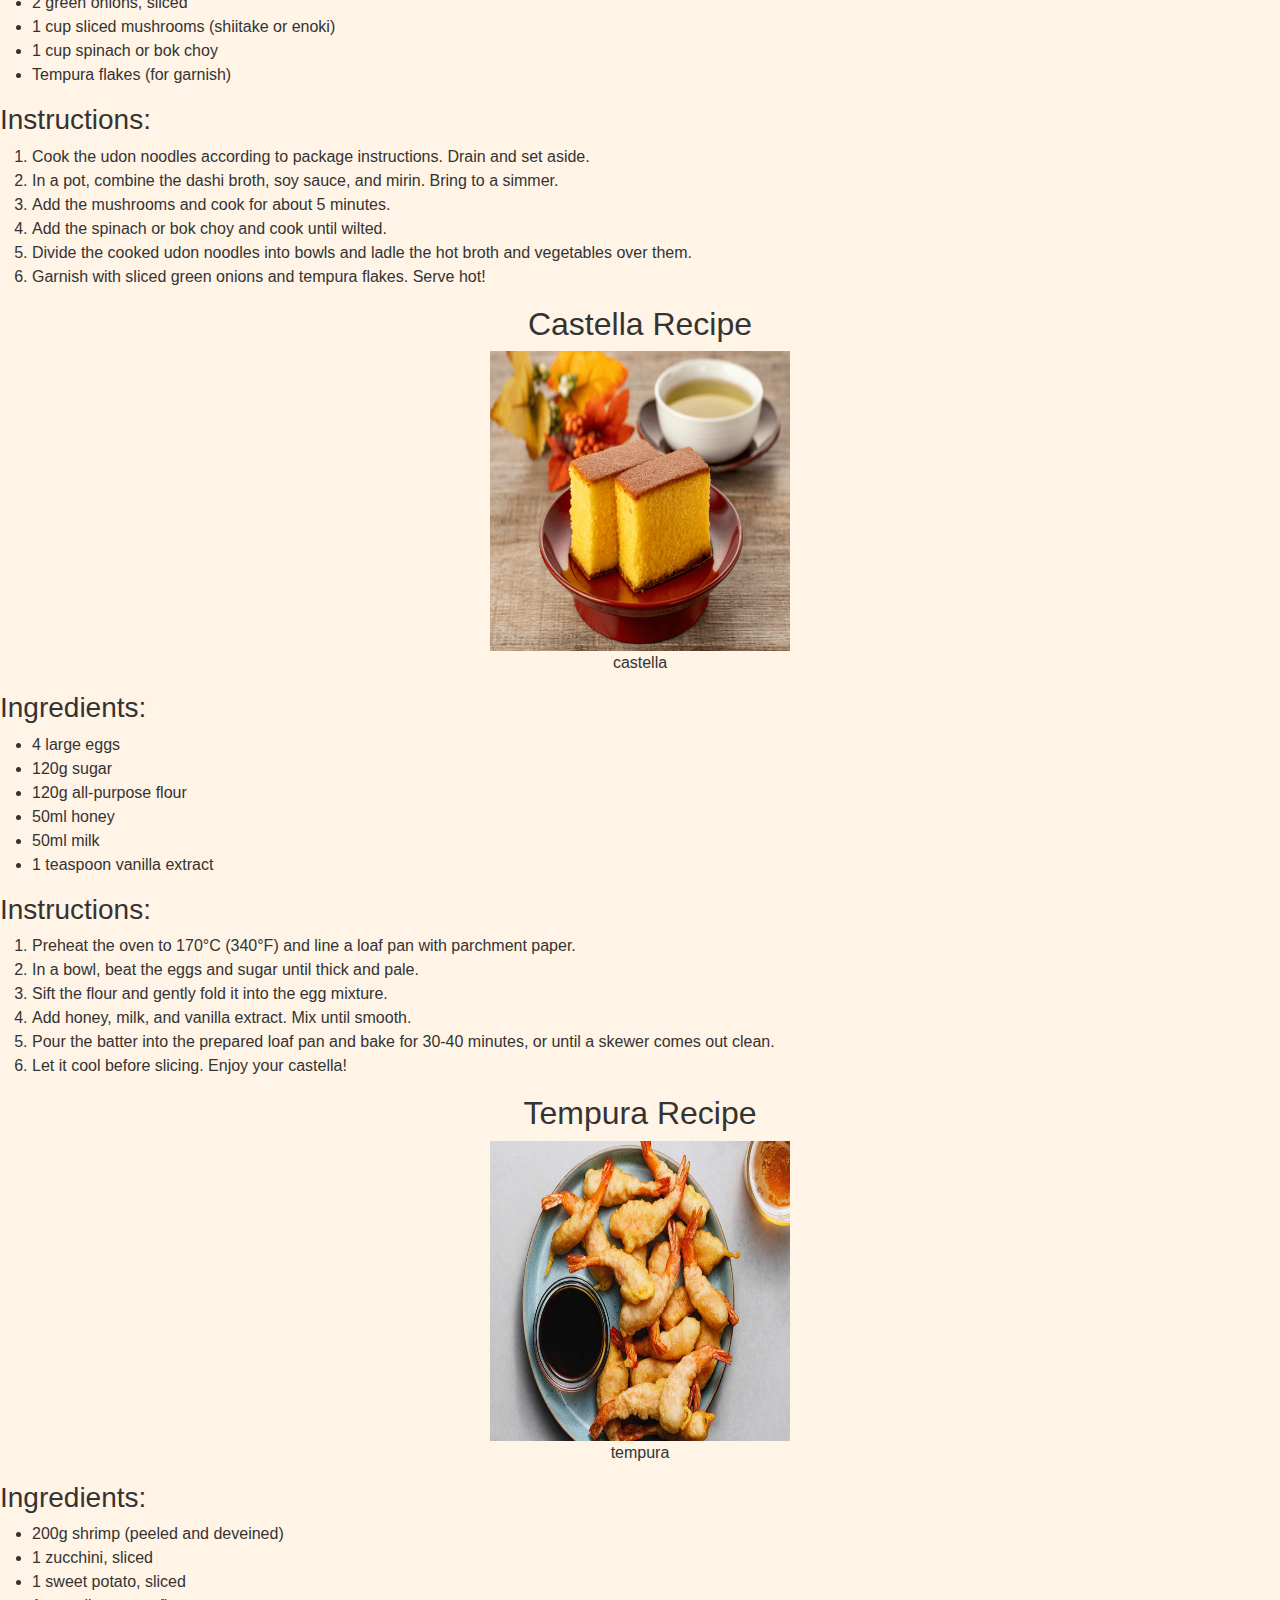
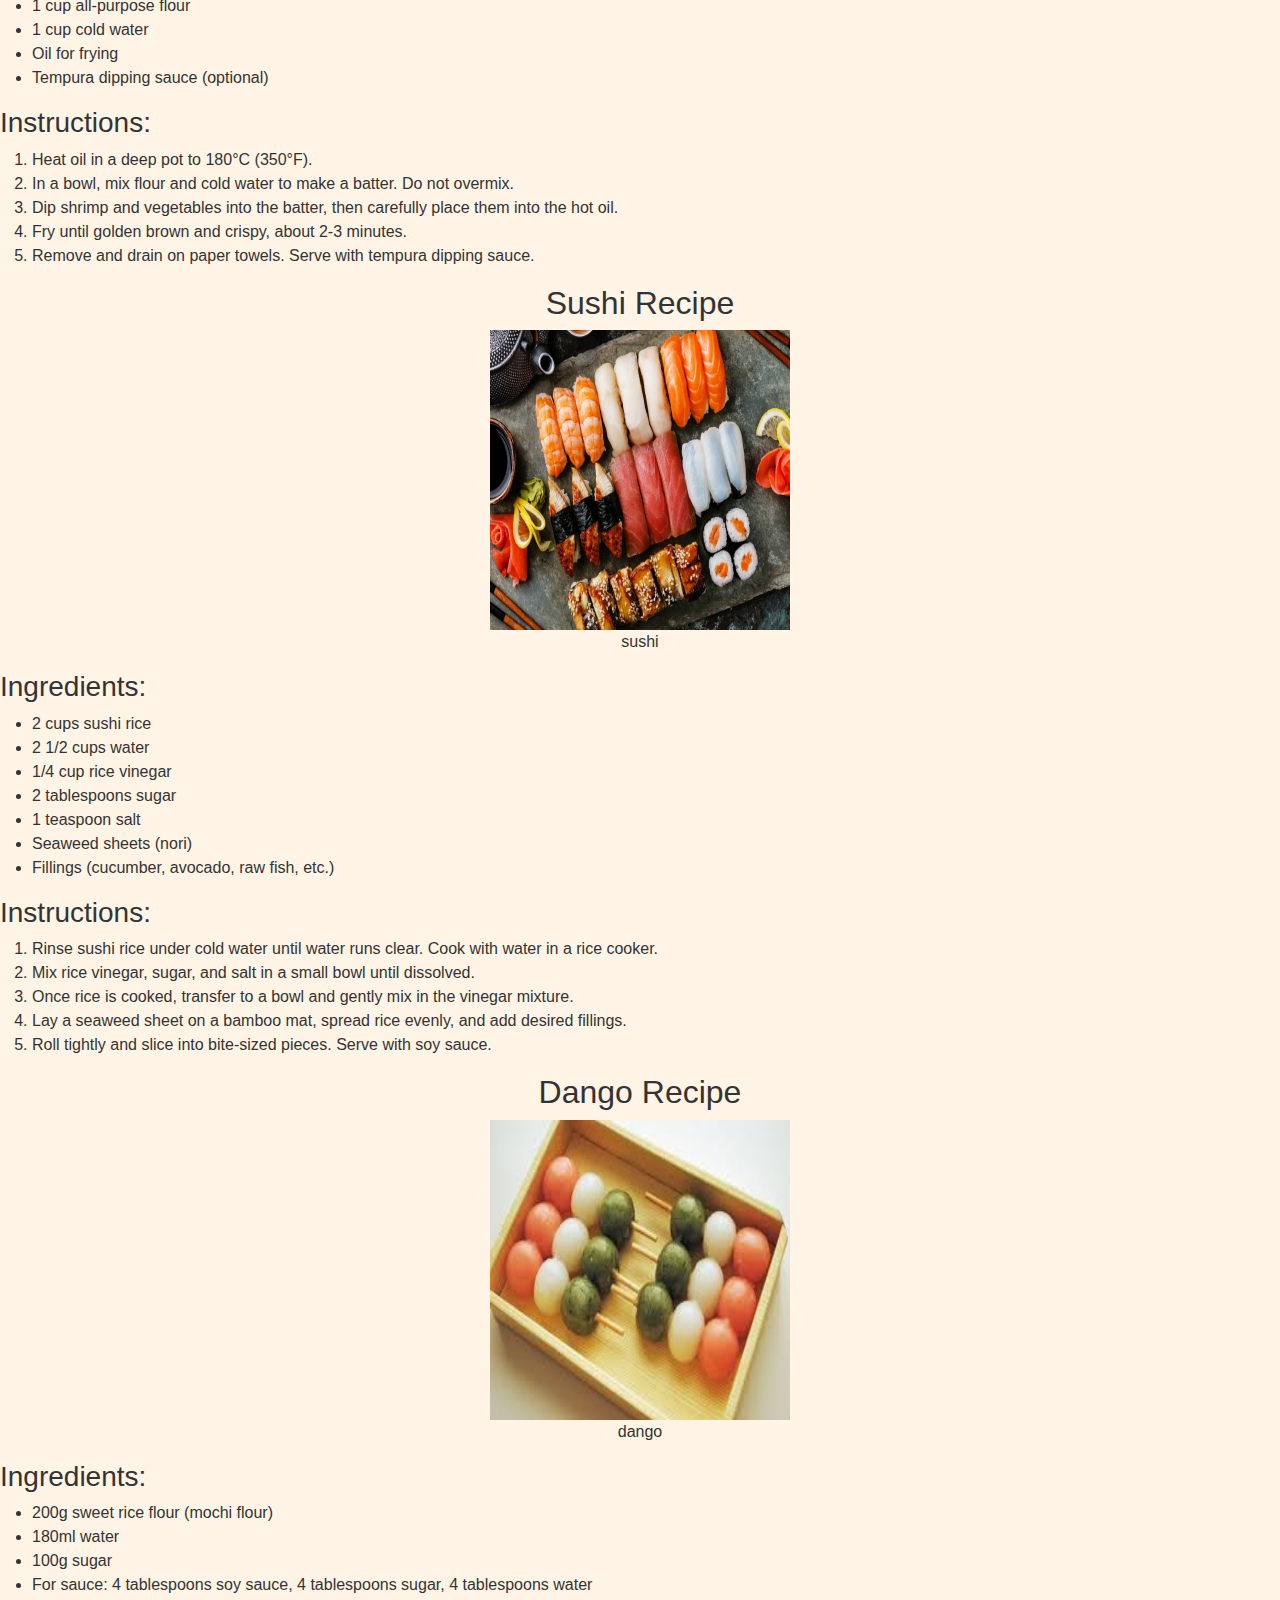
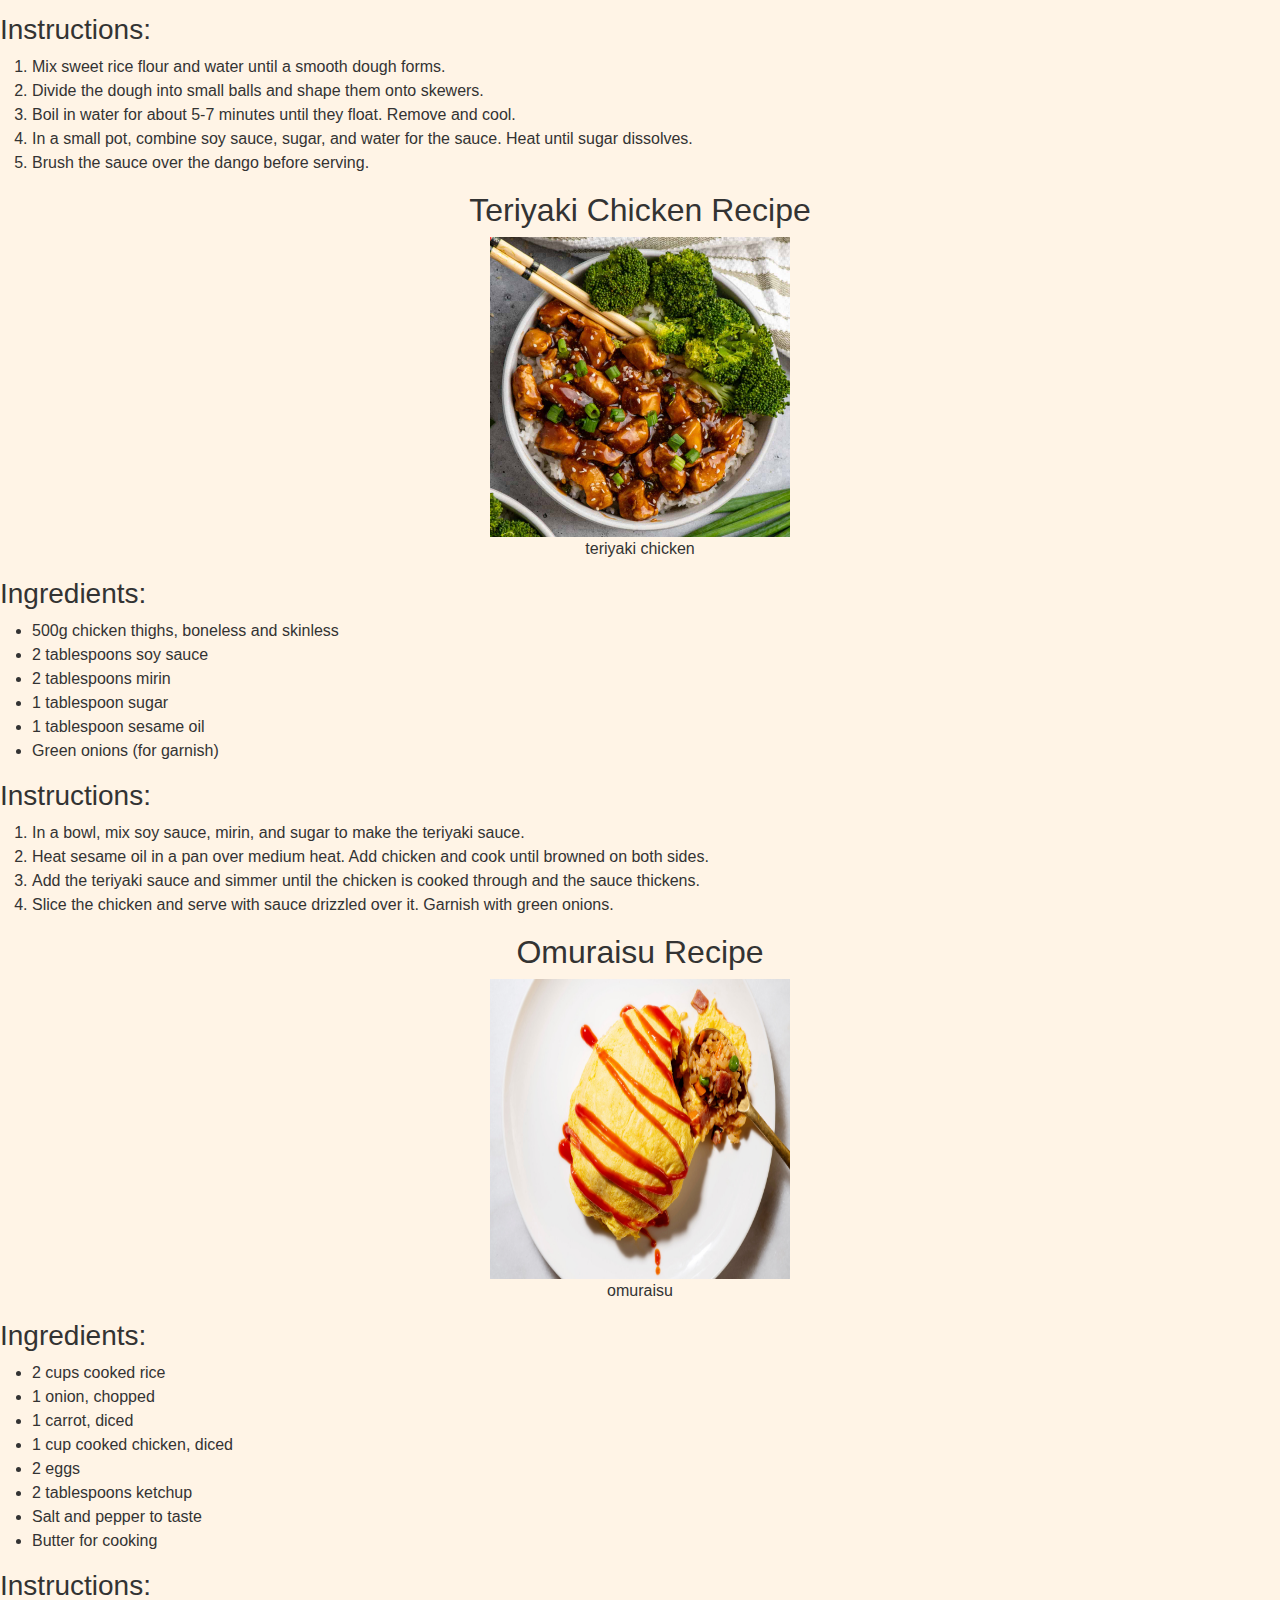
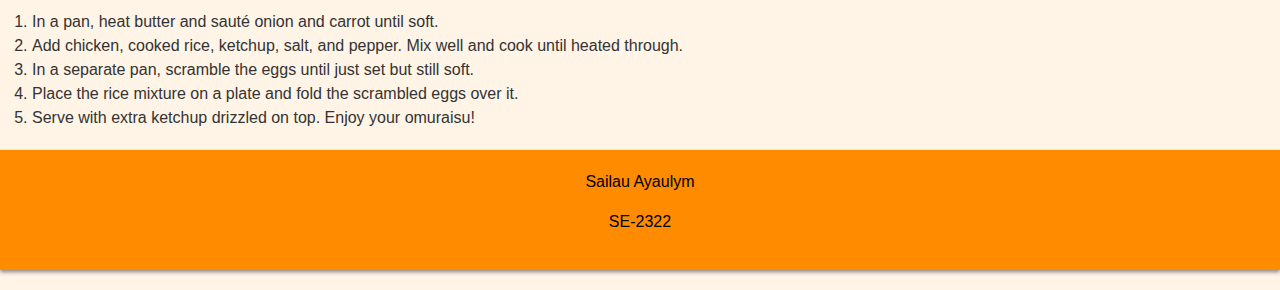
==== commit 70beb7cf: "add js" ====
--- a/all_recipes.html
+++ b/all_recipes.html
@@ -1,4 +1,4 @@
-<<!DOCTYPE html>
+<!DOCTYPE html>
 <html lang="en">
 <head>
 <meta charset="UTF-8">
@@ -31,10 +31,35 @@
                             <a class="nav-link" href="form.html">Form</a>
                         </li>
                     </ul>
+                    <button id="changeColorBtn" class="change-color-btn ms-3">Change Background Color</button>
                 </div>
             </div>
         </nav>
+        <div class="text-center mt-3" id="dateTime"></div>
     </header>
+
+    <!-- Task 4 Change Background Color -->
+    <script>
+        const colors = ['#F0E68C' , '#ADD8E6' , '#ADD8E6' , '#FAF0E6' , '#E0FFFF' , '#E6E6FA' ,  ];
+        function changeBackgroundColor() {
+            const randomColor = colors[Math.floor(Math.random() * colors.length)];
+            document.body.style.backgroundColor = randomColor;
+        }
+        document.getElementById('changeColorBtn').addEventListener('click', changeBackgroundColor);
+    </script>
+    
+    <!-- Task 5 Display Current Date and Time -->
+    <script>
+      function displayDateTime() {
+        const dateTimeElement = document.getElementById('dateTime'); 
+        const now = new Date(); 
+        const options = { year: 'numeric', month: 'long', day: 'numeric', hour: 'numeric', minute: 'numeric', hour12: true };
+        dateTimeElement.innerHTML = now.toLocaleString('en-US', options); 
+    }
+        displayDateTime();
+        setInterval(displayDateTime, 60000);
+    </script>
+
     <main>
         <section id="recipe-page">
             <section id="ramen"> 
--- a/style.css
+++ b/style.css
@@ -11,7 +11,7 @@
 
 .navbar-brand {
     color: #333;
-    font-size: 1.5em;
+        
     font-weight: bold;
 }
 
@@ -38,6 +38,23 @@
     margin: 0 auto;
 }
 
+.change-color-btn {
+    background-color: #FF8C00;  
+    color: #333;  
+    font-size: 1.2em;
+    font-weight: 500;  
+    border: none;
+    padding: 10px 20px;
+    border-radius: 5px;
+    cursor: pointer;
+    margin-left: 20px;
+}
+
+.change-color-btn:hover {
+    background-color: #e74c3c; 
+    color: #FFF4E6;  
+}
+
 .recipes-section {
     padding: 60px 20px;
     text-align: center;
@@ -77,6 +94,11 @@
     margin: 5px 0;
 }
 
+#recipe-page h2, #recipe-page figure {
+    text-align: center;
+}
+
+
 .more-button {
     background-color: #FF8C00;
     color: #333;
@@ -85,7 +107,7 @@
 }
 
 .more-button:hover {
-    background-color: #FF8C00;
+    background-color: #ff8d03;
     color: #e74c3c;
 }
 
@@ -129,18 +151,97 @@
     padding: 10px;
 }
 
+.faq-section {
+    max-width: 800px;
+    margin: 0 auto;
+    padding: 20px;
+}
+
+.faq-title {
+    font-size: 2.5em;
+    margin-bottom: 50px;
+    color: #2c3e50;
+}
+
+.accordion-section {
+    margin-bottom: 20px;
+}
+
+.accordion-title {
+    cursor: pointer;
+    padding: 15px;
+    background-color: #FF8C00;
+    color: white;
+    border: none;
+    outline: none;
+    text-align: left;
+    width: 100%;
+    font-size: 1.2em;
+    font-weight: bold;
+    border-radius: 5px;
+}
+
+.accordion-title:hover {
+    background-color: #e67e22;
+}
+
+.accordion-content {
+    display: none;
+    padding: 15px;
+    background-color: #f9f9f9;
+    border: 1px solid #ddd;
+    border-radius: 5px;
+    margin-top: 10px;
+}
+
+.accordion-content p {
+    margin: 0;
+}
+
 button {
     padding: 10px 20px;
     font-size: 1.2em;
 }
 
-#recipe-page h2, #recipe-page figure {
-    text-align: center;
+#dateTime {
+    font-size: 1.2em;
+    color: #333;
+    margin-top: 10px;
+}
+
+.popup-form {
+    display: none; 
+    position: fixed;
+    top: 0;
+    left: 0;
+    width: 100%;
+    height: 100%;
+    background-color: rgba(0, 0, 0, 0.5); 
+    justify-content: center;
+    align-items: center;
+}
+
+.popup-content {
+    background-color: white;
+    padding: 20px;
+    border-radius: 5px;
+    max-width: 400px;
+    width: 100%;
+    position: relative;
+}
+
+.close-btn {
+    position: absolute;
+    top: 10px;
+    right: 10px;
+    cursor: pointer;
+    font-size: 1.5em;
 }
 
 footer {
     background-color: #FF8C00;
     color: #000;
+    margin: 20px 0;
     padding: 20px 0;
     box-shadow: 0 2px 4px #8c8383; 
     text-align: center;
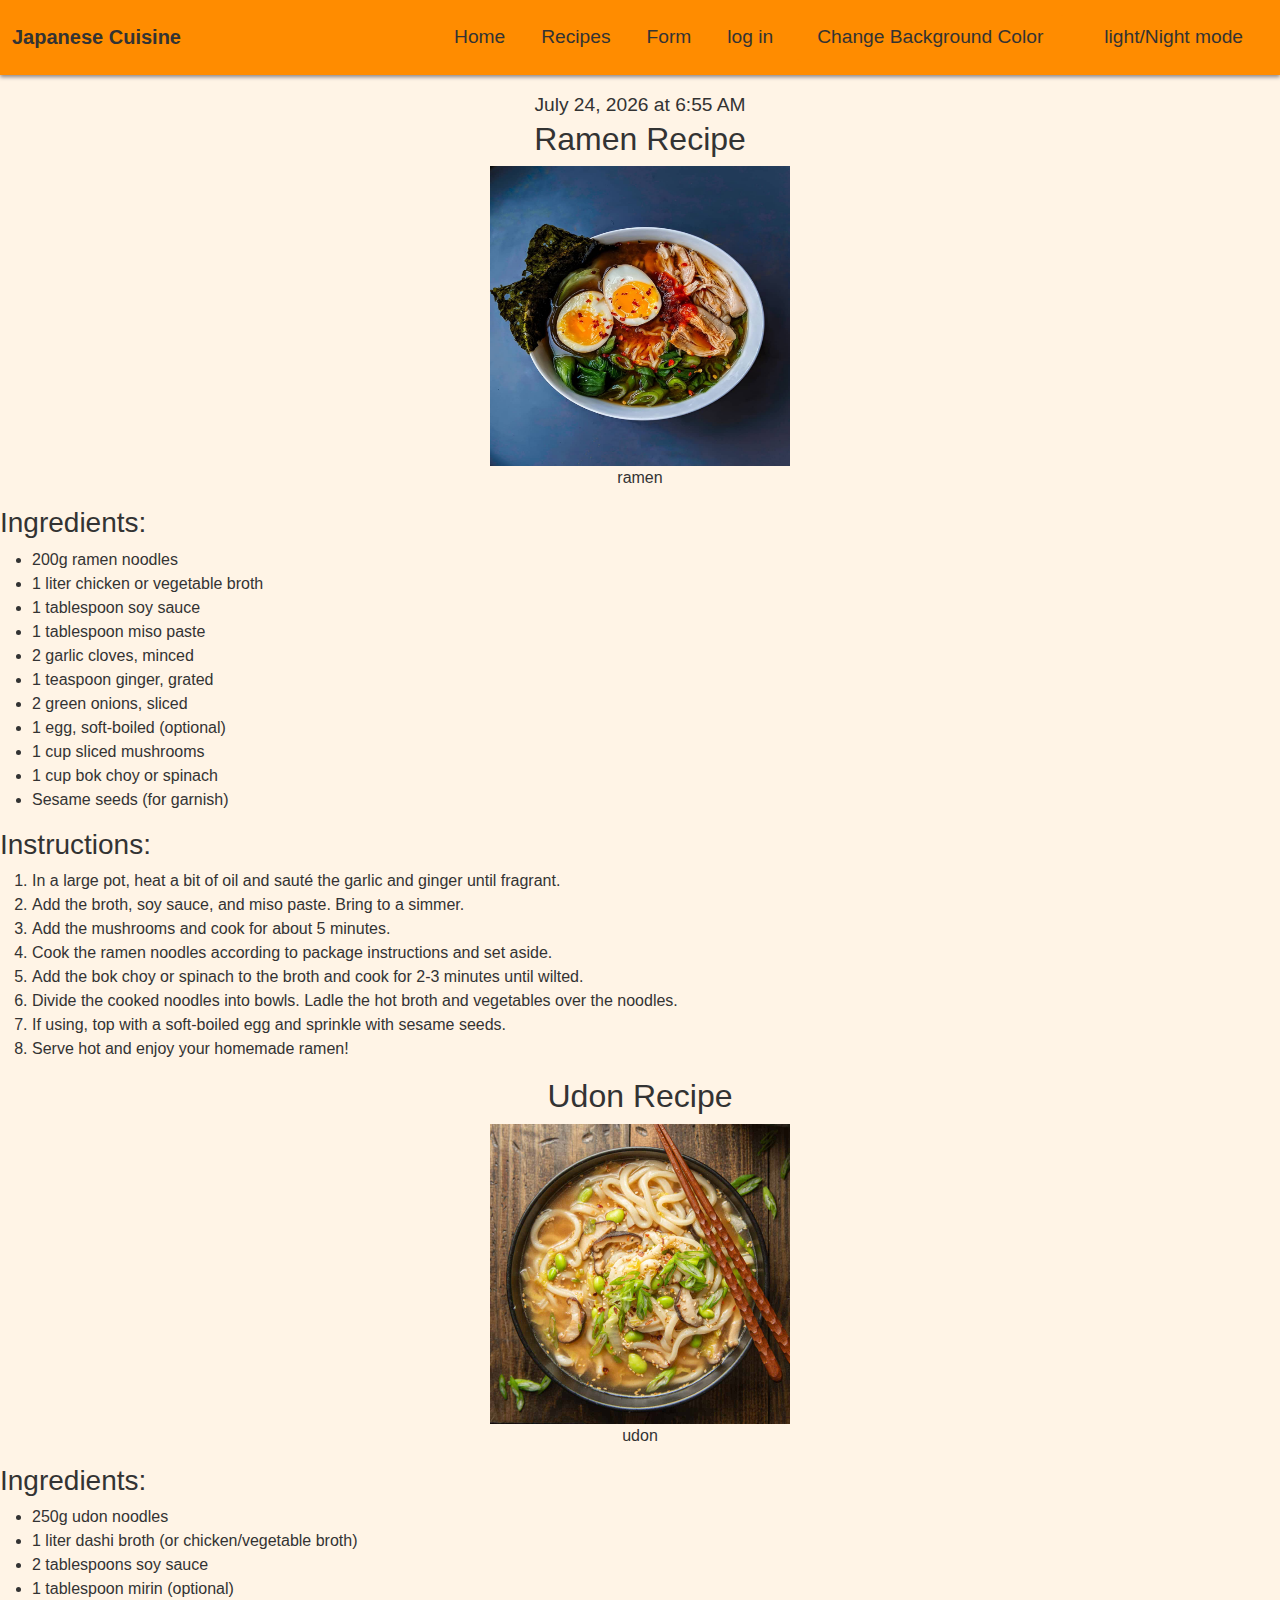
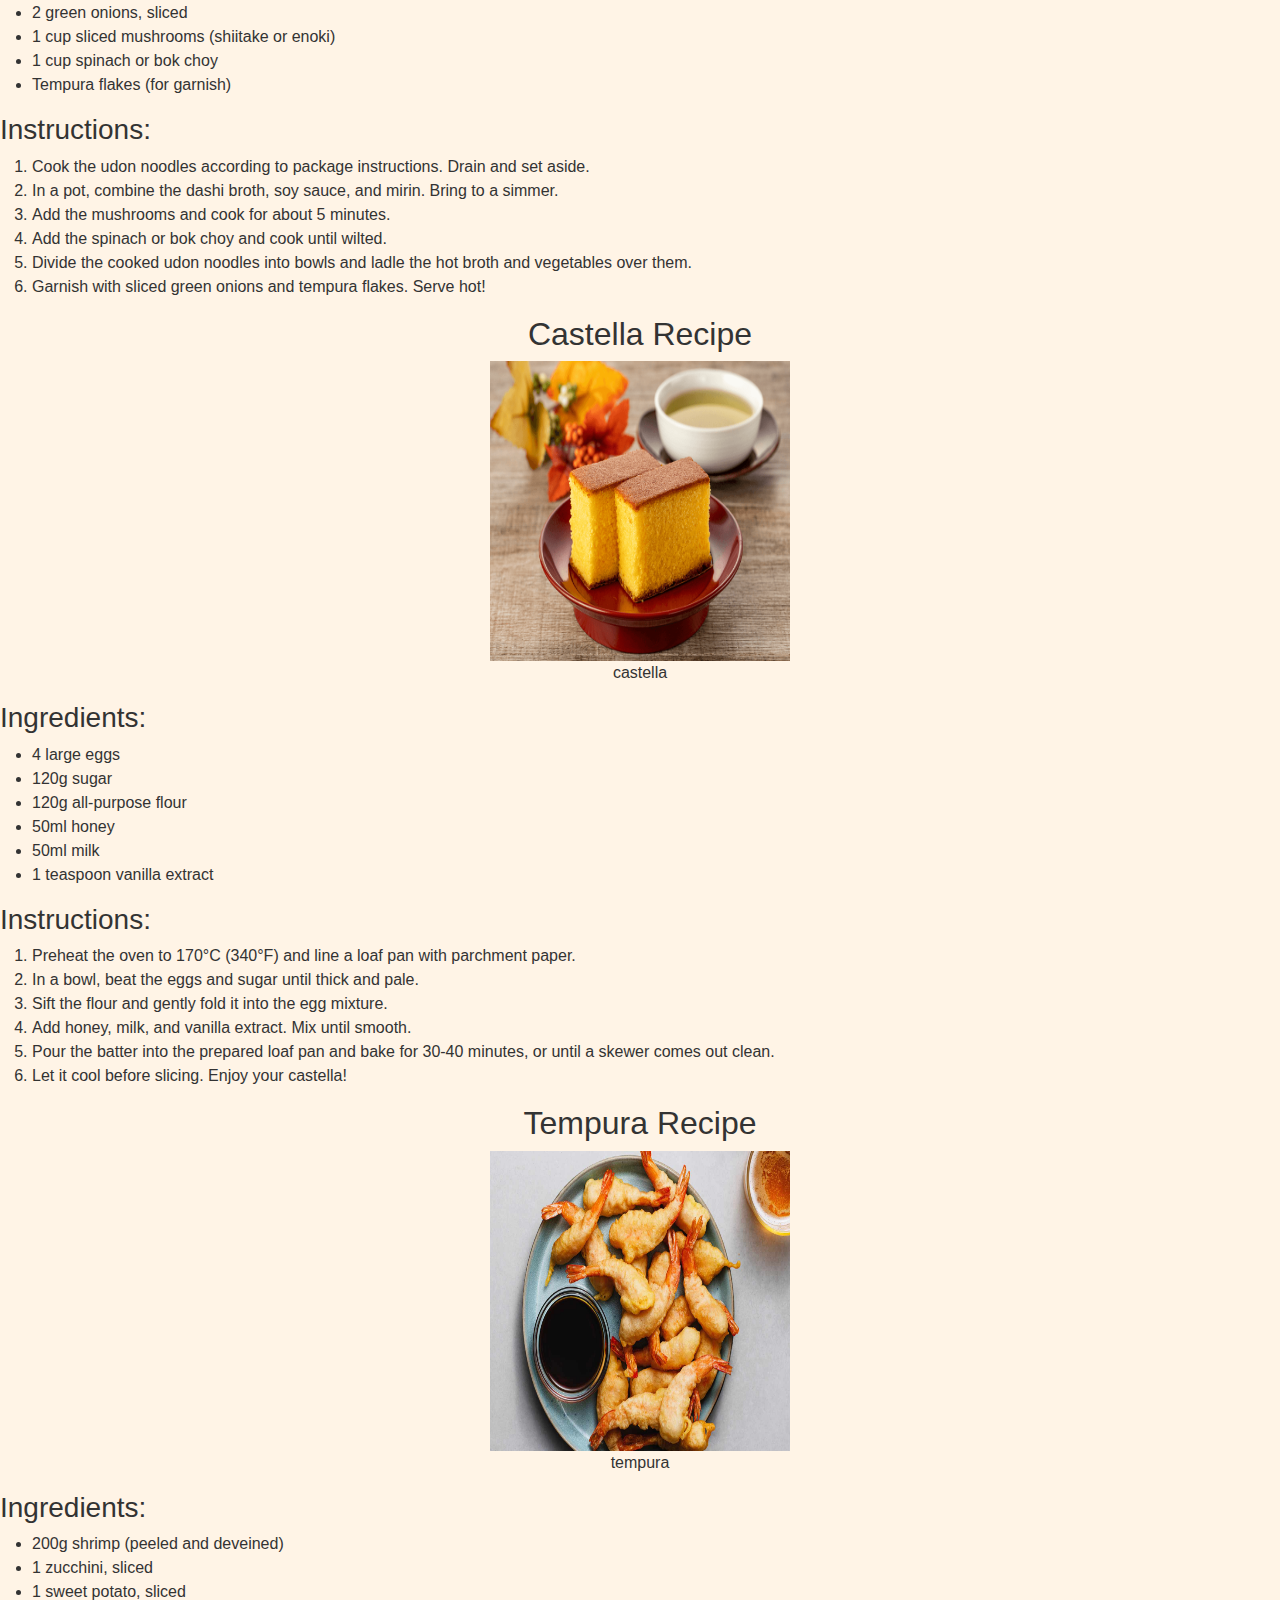
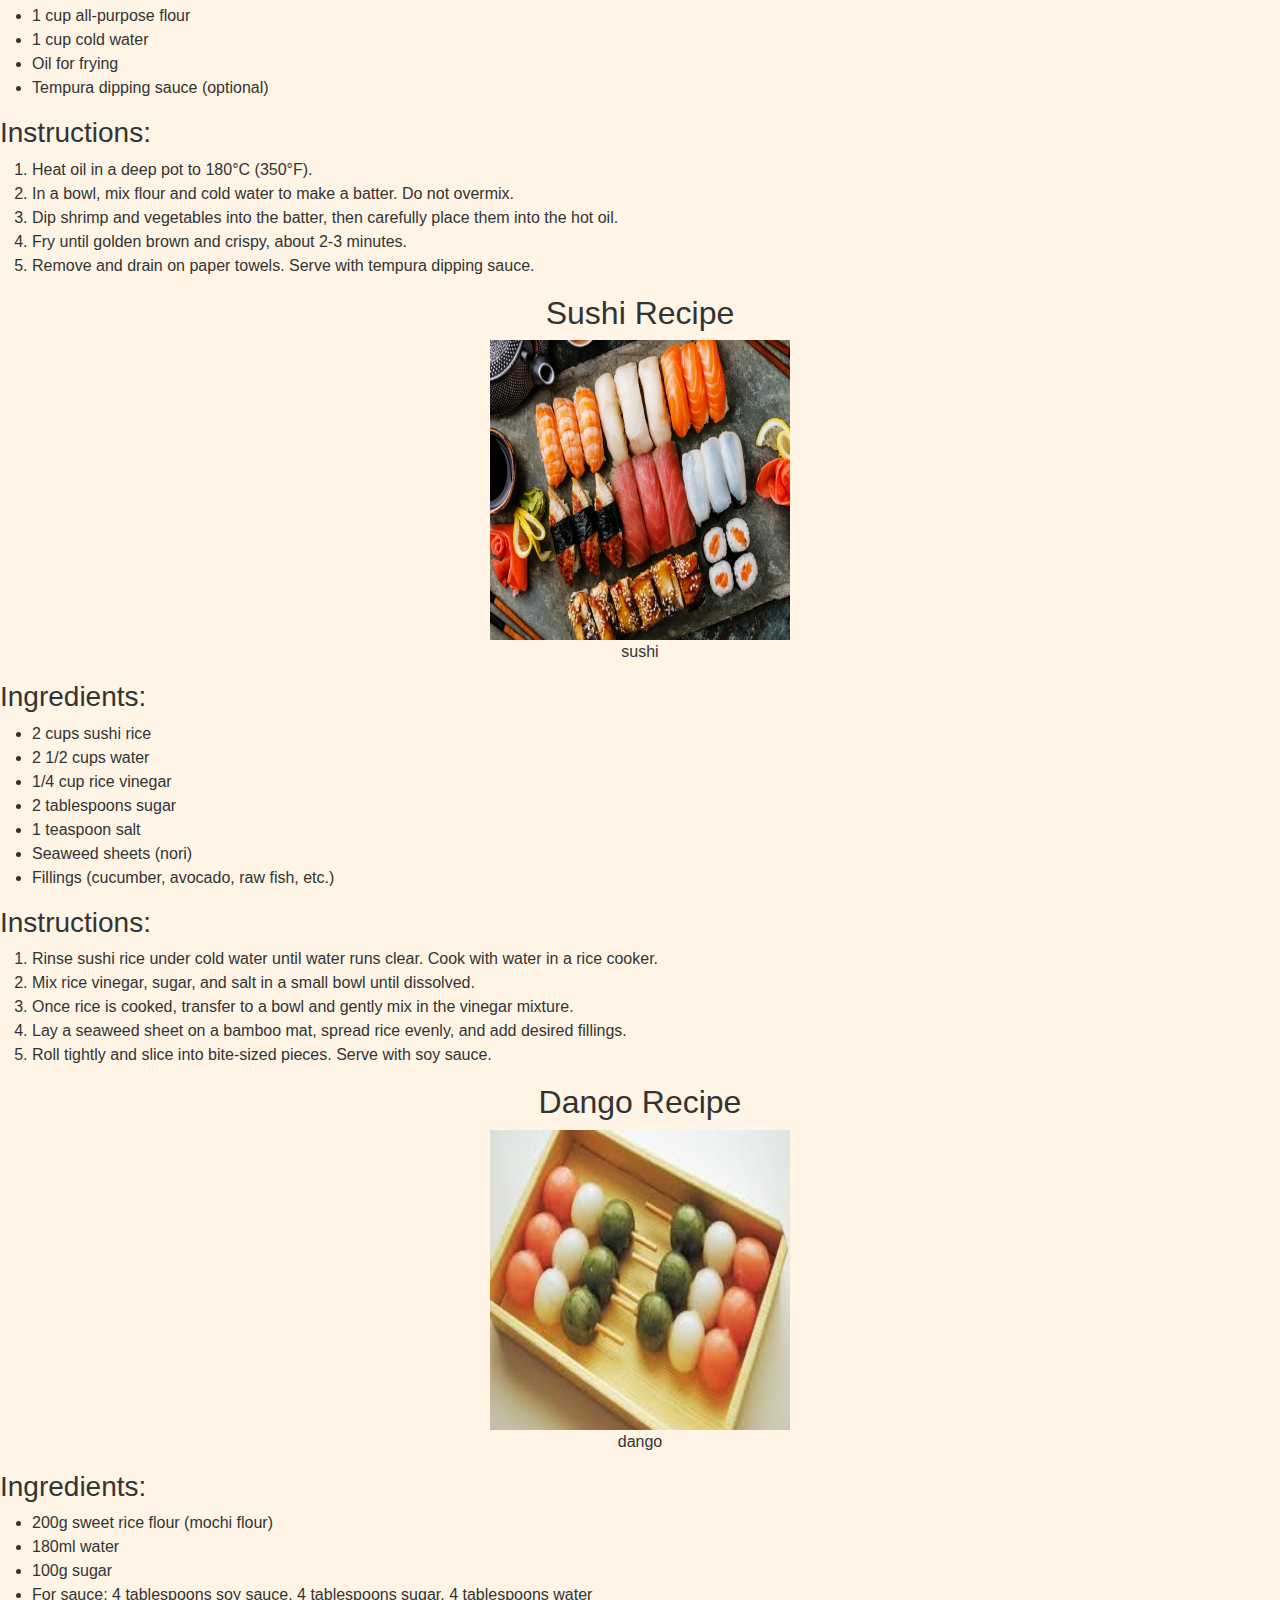
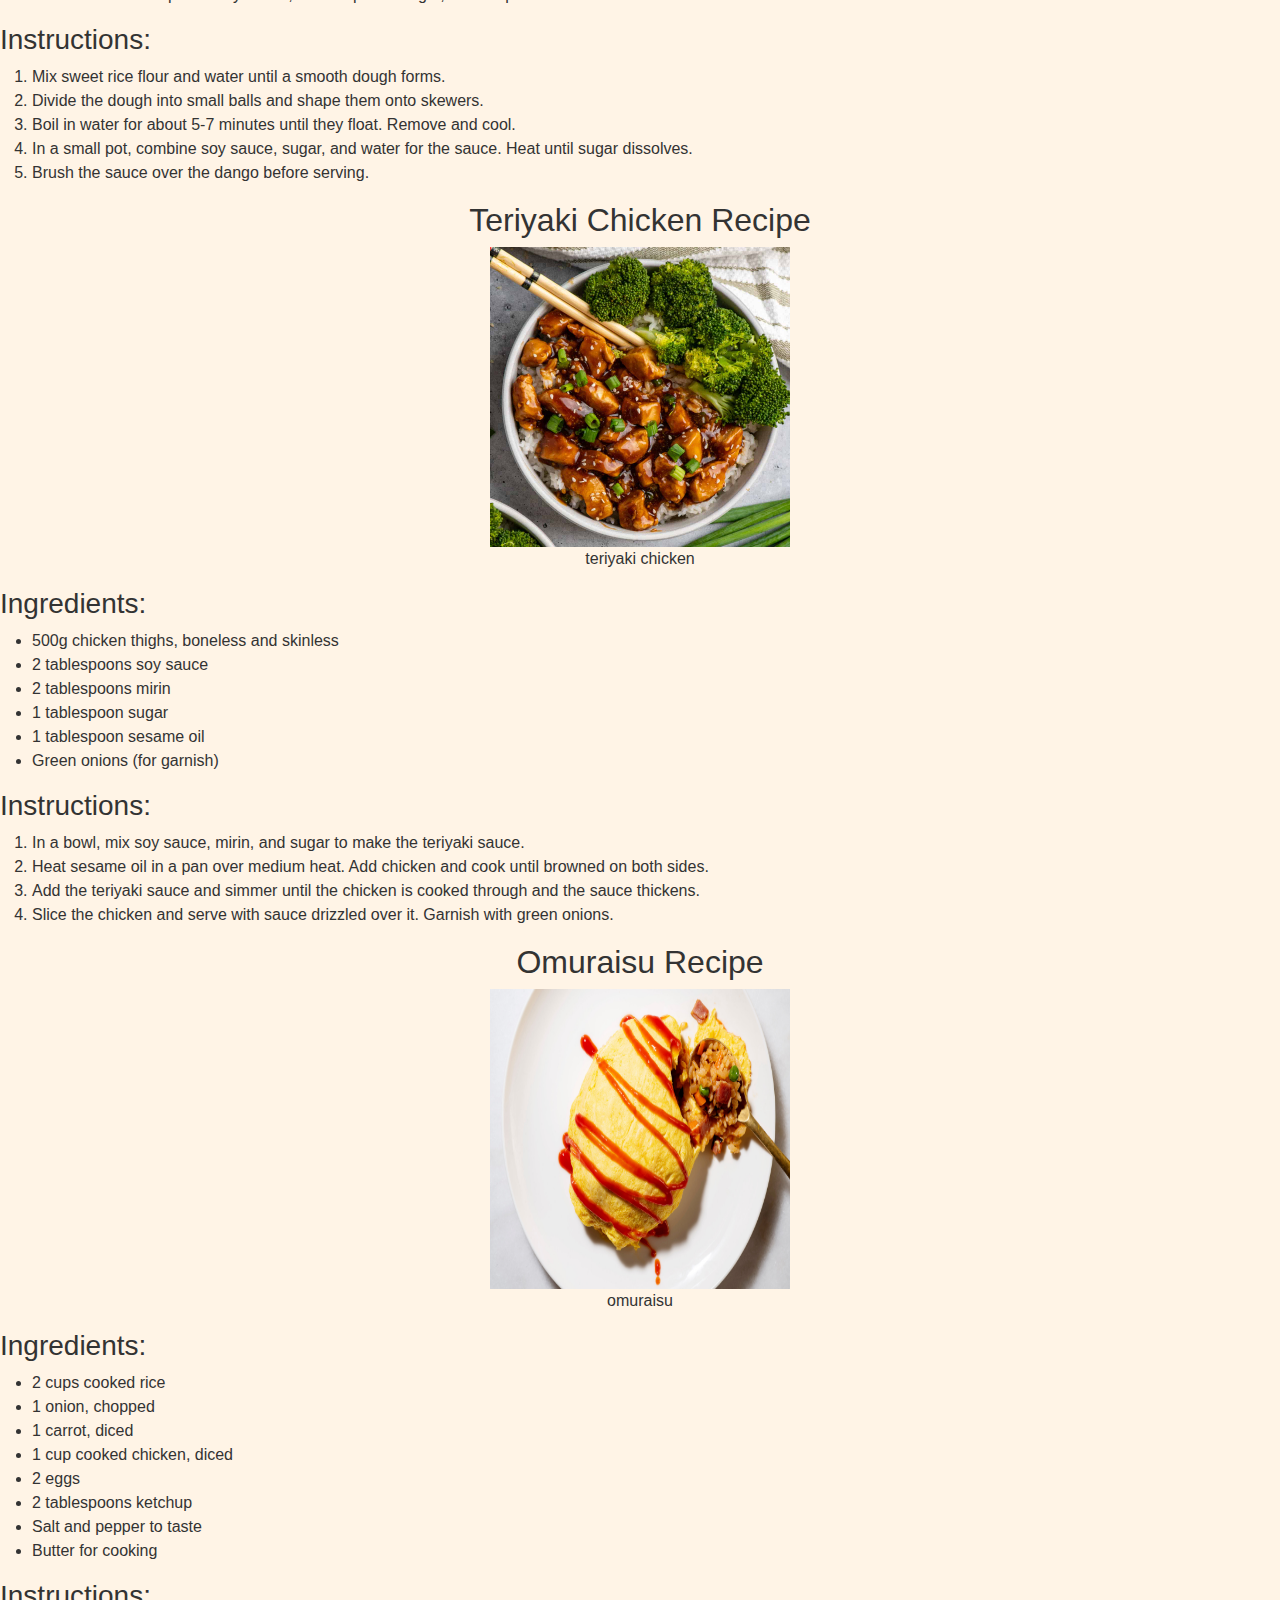
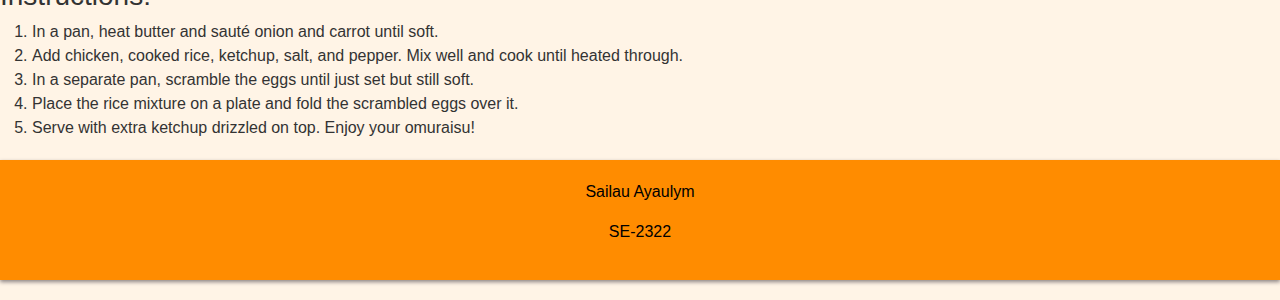
==== commit 7bec1b5f: "add some fuctions" ====
--- a/all_recipes.html
+++ b/all_recipes.html
@@ -30,35 +30,18 @@
                         <li class="nav-item">
                             <a class="nav-link" href="form.html">Form</a>
                         </li>
+                        <li class="nav-item">
+                            <a class="nav-link" href="log_in.html">log in</a>
+                        </li>
                     </ul>
                     <button id="changeColorBtn" class="change-color-btn ms-3">Change Background Color</button>
+                    <button id="changeModeBtn" class="change-color-btn ms-3"> light/Night mode</button>
+                    
                 </div>
             </div>
         </nav>
         <div class="text-center mt-3" id="dateTime"></div>
     </header>
-
-    <!-- Task 4 Change Background Color -->
-    <script>
-        const colors = ['#F0E68C' , '#ADD8E6' , '#ADD8E6' , '#FAF0E6' , '#E0FFFF' , '#E6E6FA' ,  ];
-        function changeBackgroundColor() {
-            const randomColor = colors[Math.floor(Math.random() * colors.length)];
-            document.body.style.backgroundColor = randomColor;
-        }
-        document.getElementById('changeColorBtn').addEventListener('click', changeBackgroundColor);
-    </script>
-    
-    <!-- Task 5 Display Current Date and Time -->
-    <script>
-      function displayDateTime() {
-        const dateTimeElement = document.getElementById('dateTime'); 
-        const now = new Date(); 
-        const options = { year: 'numeric', month: 'long', day: 'numeric', hour: 'numeric', minute: 'numeric', hour12: true };
-        dateTimeElement.innerHTML = now.toLocaleString('en-US', options); 
-    }
-        displayDateTime();
-        setInterval(displayDateTime, 60000);
-    </script>
 
     <main>
         <section id="recipe-page">
@@ -297,6 +280,7 @@
         <p>Sailau Ayaulym</p>
         <p>SE-2322</p>
     </footer>
-
+    <script src="assignment4.js" defer></script>
+    <script src="assignment5.js" defer></script>
 </body>
 </html>
--- a/style.css
+++ b/style.css
@@ -28,6 +28,25 @@
 .navbar-nav .nav-item {
     margin-left: 20px;
 }
+
+.night-theme {
+    background-color: #2c3e50;
+    color: #ecf0f1;
+}
+
+.night-theme .navbar {
+    background-color: #34495e;
+}
+
+.night-theme .change-color-btn {
+    background-color: #3498db;
+    color: #fff;
+}
+
+.greeting-container {
+    text-align: center;
+}
+
 
 .content-wrapper {
     display: flex;
@@ -88,16 +107,19 @@
     color: #2c3e50;
 }
 
-.recipe-description {
+/* .recipe-description {
     font-size: 1em;
     color: #7f8c8d;
     margin: 5px 0;
-}
+} */
 
 #recipe-page h2, #recipe-page figure {
     text-align: center;
 }
 
+.hidden {
+    display: none;
+}
 
 .more-button {
     background-color: #FF8C00;
@@ -200,7 +222,14 @@
 
 button {
     padding: 10px 20px;
-    font-size: 1.2em;
+    font-size: 1em;
+    font-weight: 500;
+    color: #fff;
+    background-color: #FF8C00;
+    border: none;
+    border-radius: 5px;
+    cursor: pointer;
+    margin: 5px;
 }
 
 #dateTime {
@@ -237,6 +266,72 @@
     cursor: pointer;
     font-size: 1.5em;
 }
+
+.button-container {
+    display: flex;
+    justify-content: space-between;
+    margin-top: 20px;
+}
+
+.btn {
+    flex: 1;
+    margin-left: 10px;
+    margin-right: 10px;
+}
+
+.star {
+    font-size: 1em;
+    color: grey;
+    cursor: pointer;
+}
+
+.star.selected {
+    color: gold;
+}
+
+.form-step {
+    display: flex;
+    flex-direction: column;
+}
+
+.form-step {
+    display: none; 
+    flex-direction: column;
+}
+
+.form-step h2 {
+    font-size: 1.5em;
+    color: #2c3e50;
+    margin-bottom: 20px;
+    text-align: center;
+}
+
+.form-step.active {
+    display: flex; 
+}
+
+.next-button,
+.back-button {
+    flex: 1;
+}
+
+input[type="text"],
+input[type="email"],
+input[type="tel"],
+input[type="password"] {
+    width: 100%;
+    padding: 10px;
+    font-size: 1em;
+    margin-bottom: 15px;
+    border: 1px solid #ddd;
+    border-radius: 5px;
+    box-sizing: border-box;
+}
+
+.back-button {
+    background-color: #e74c3c; 
+}
+
 
 footer {
     background-color: #FF8C00;
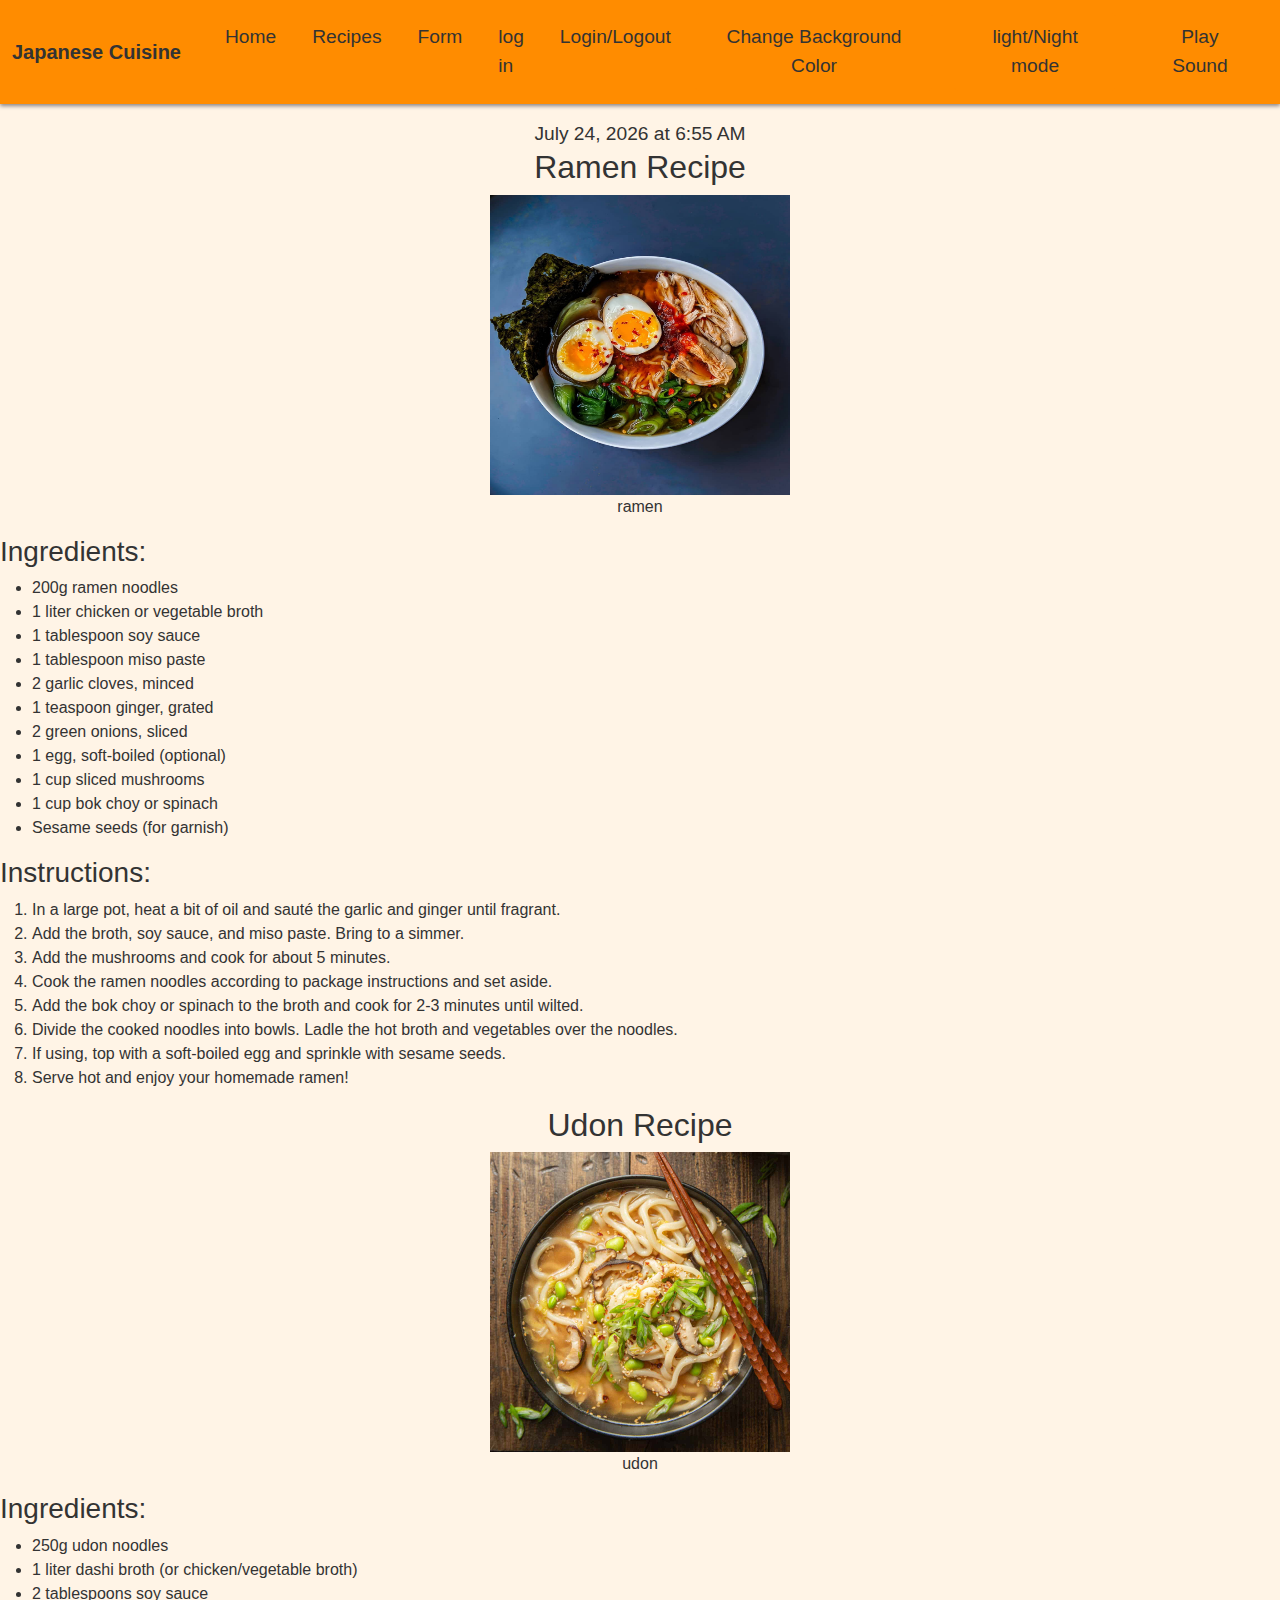
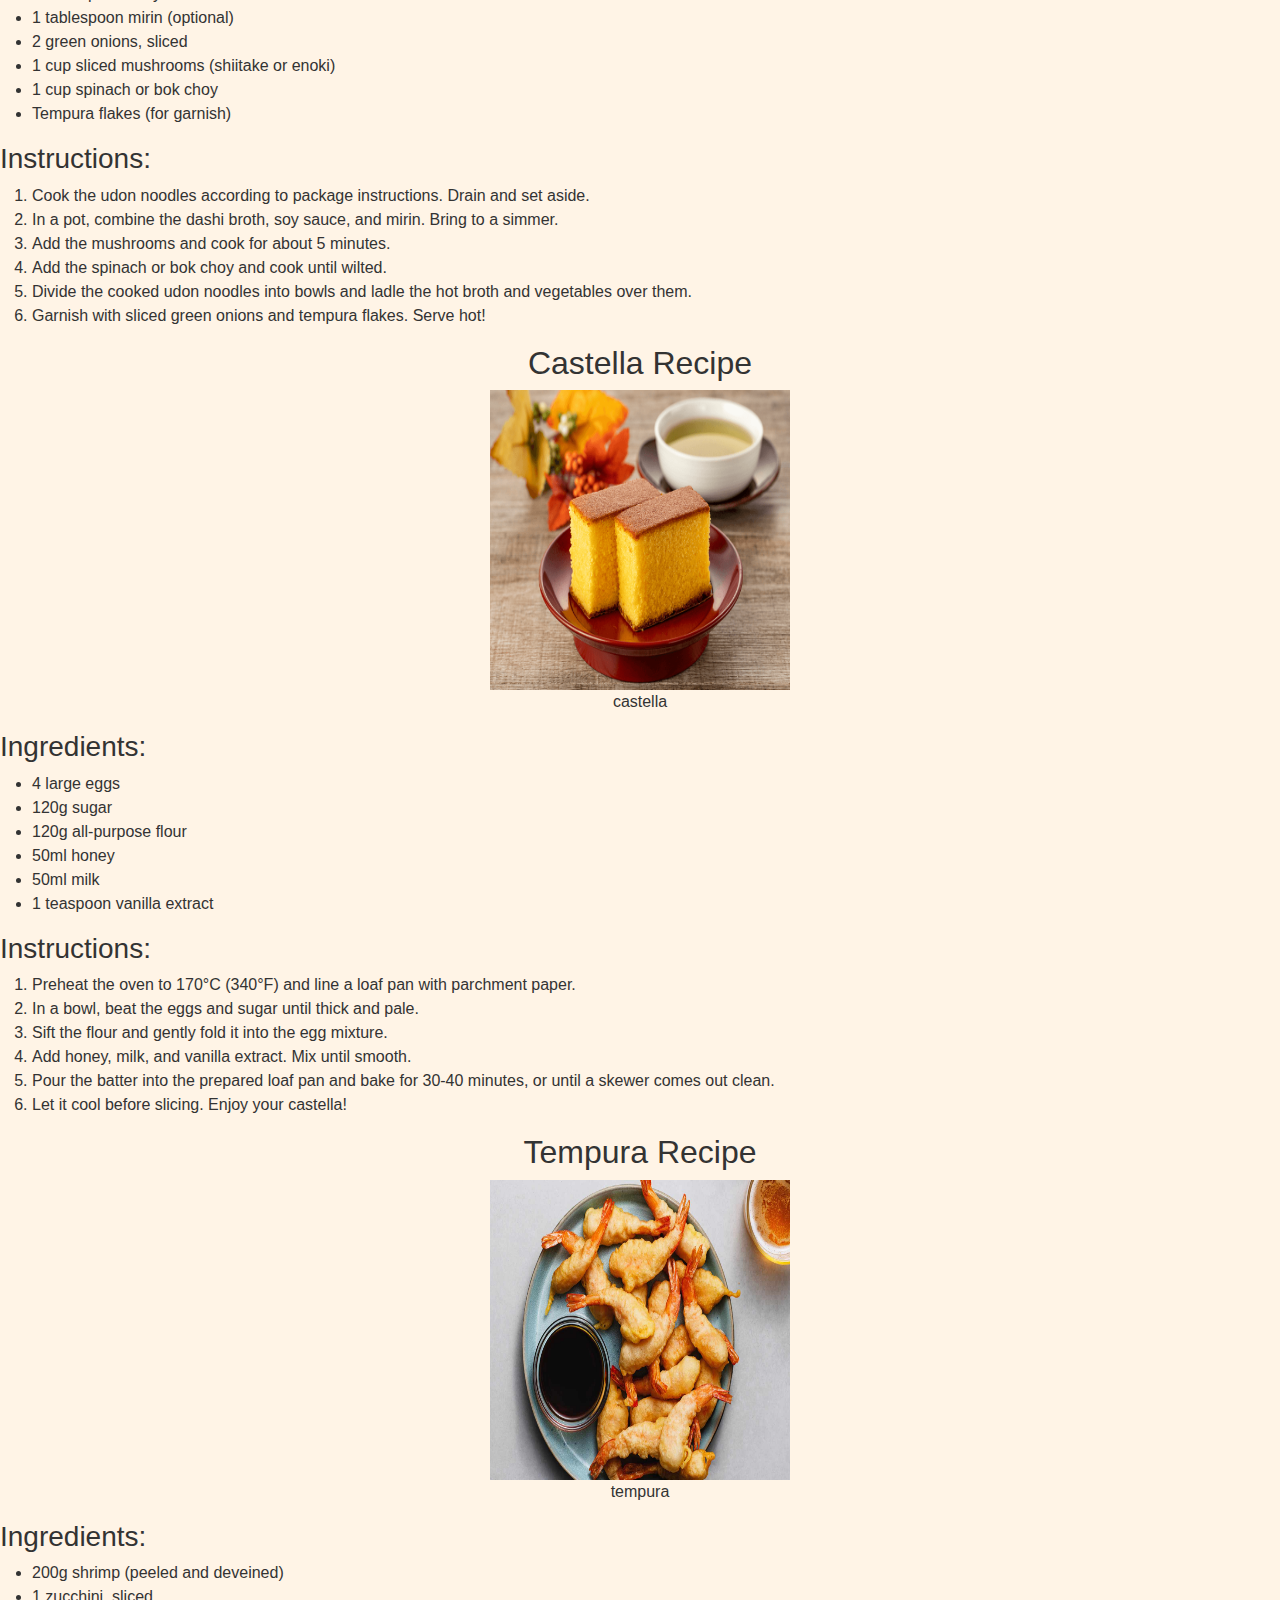
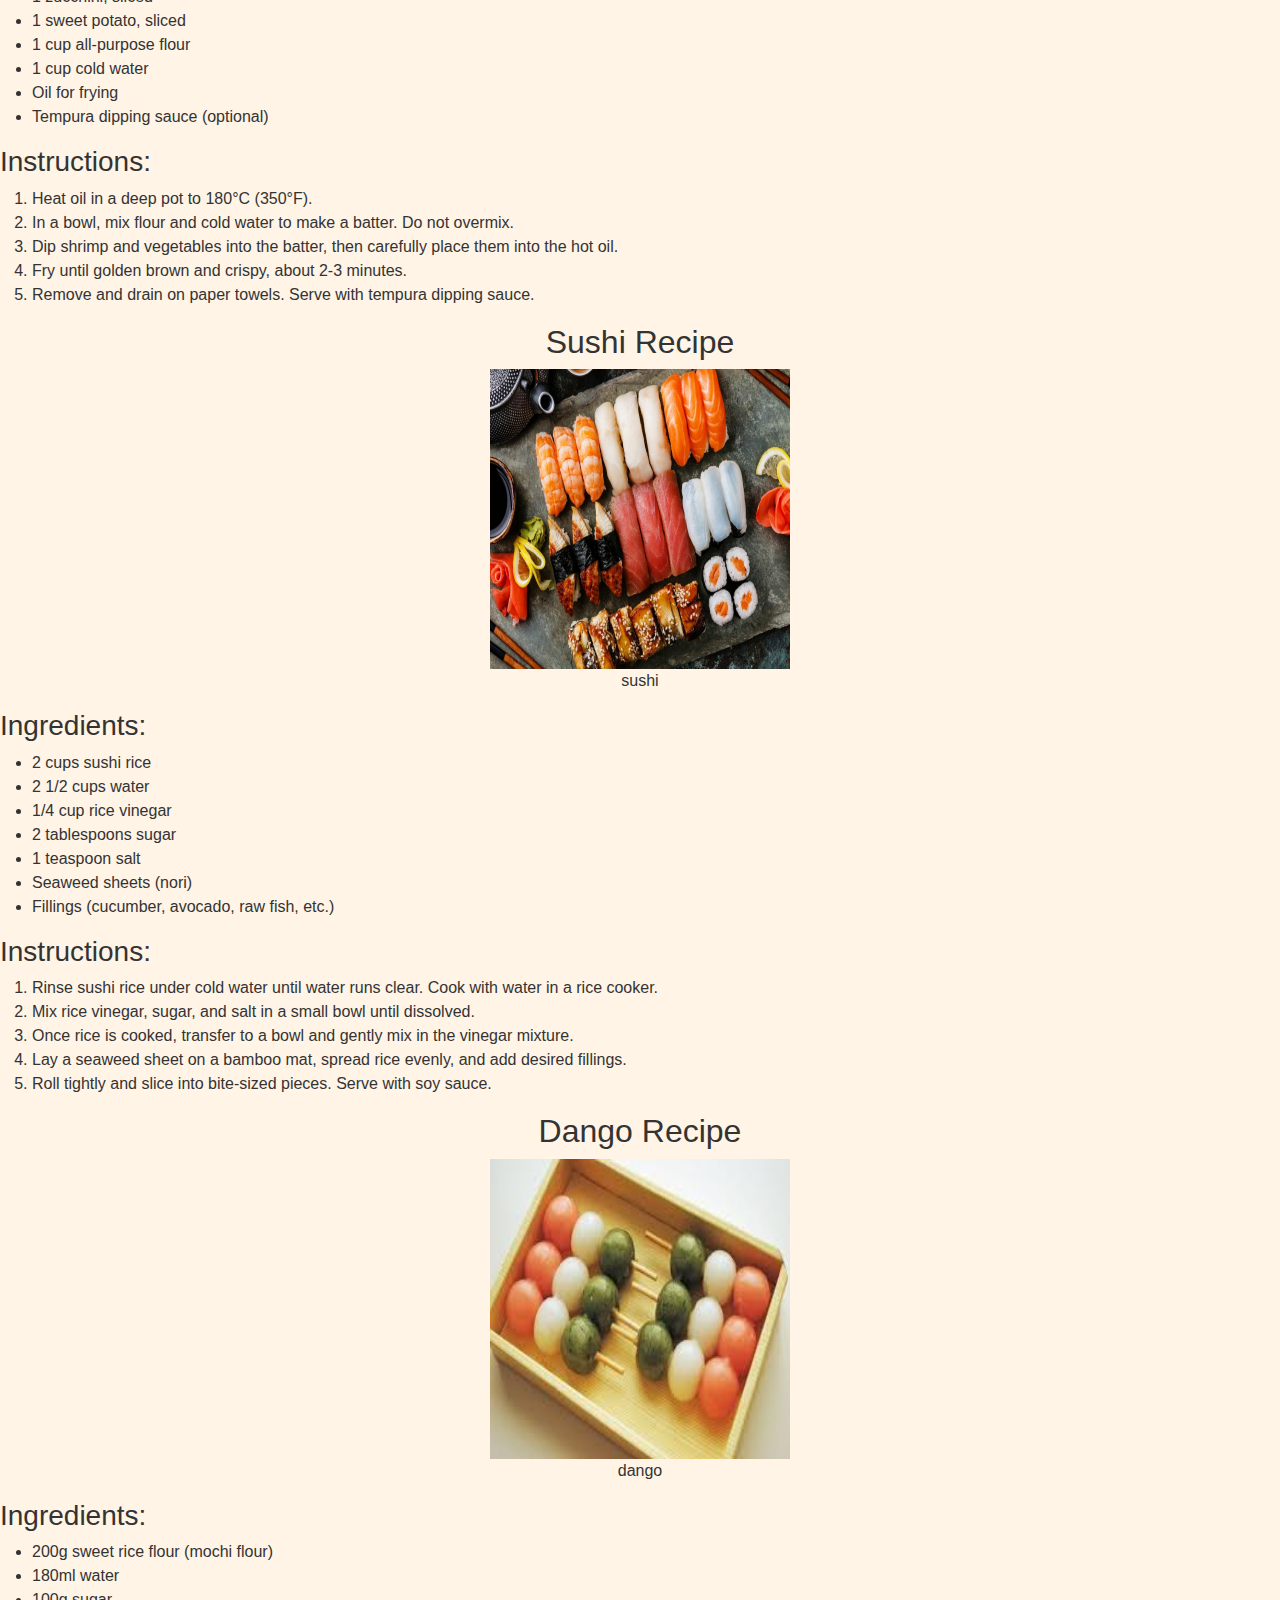
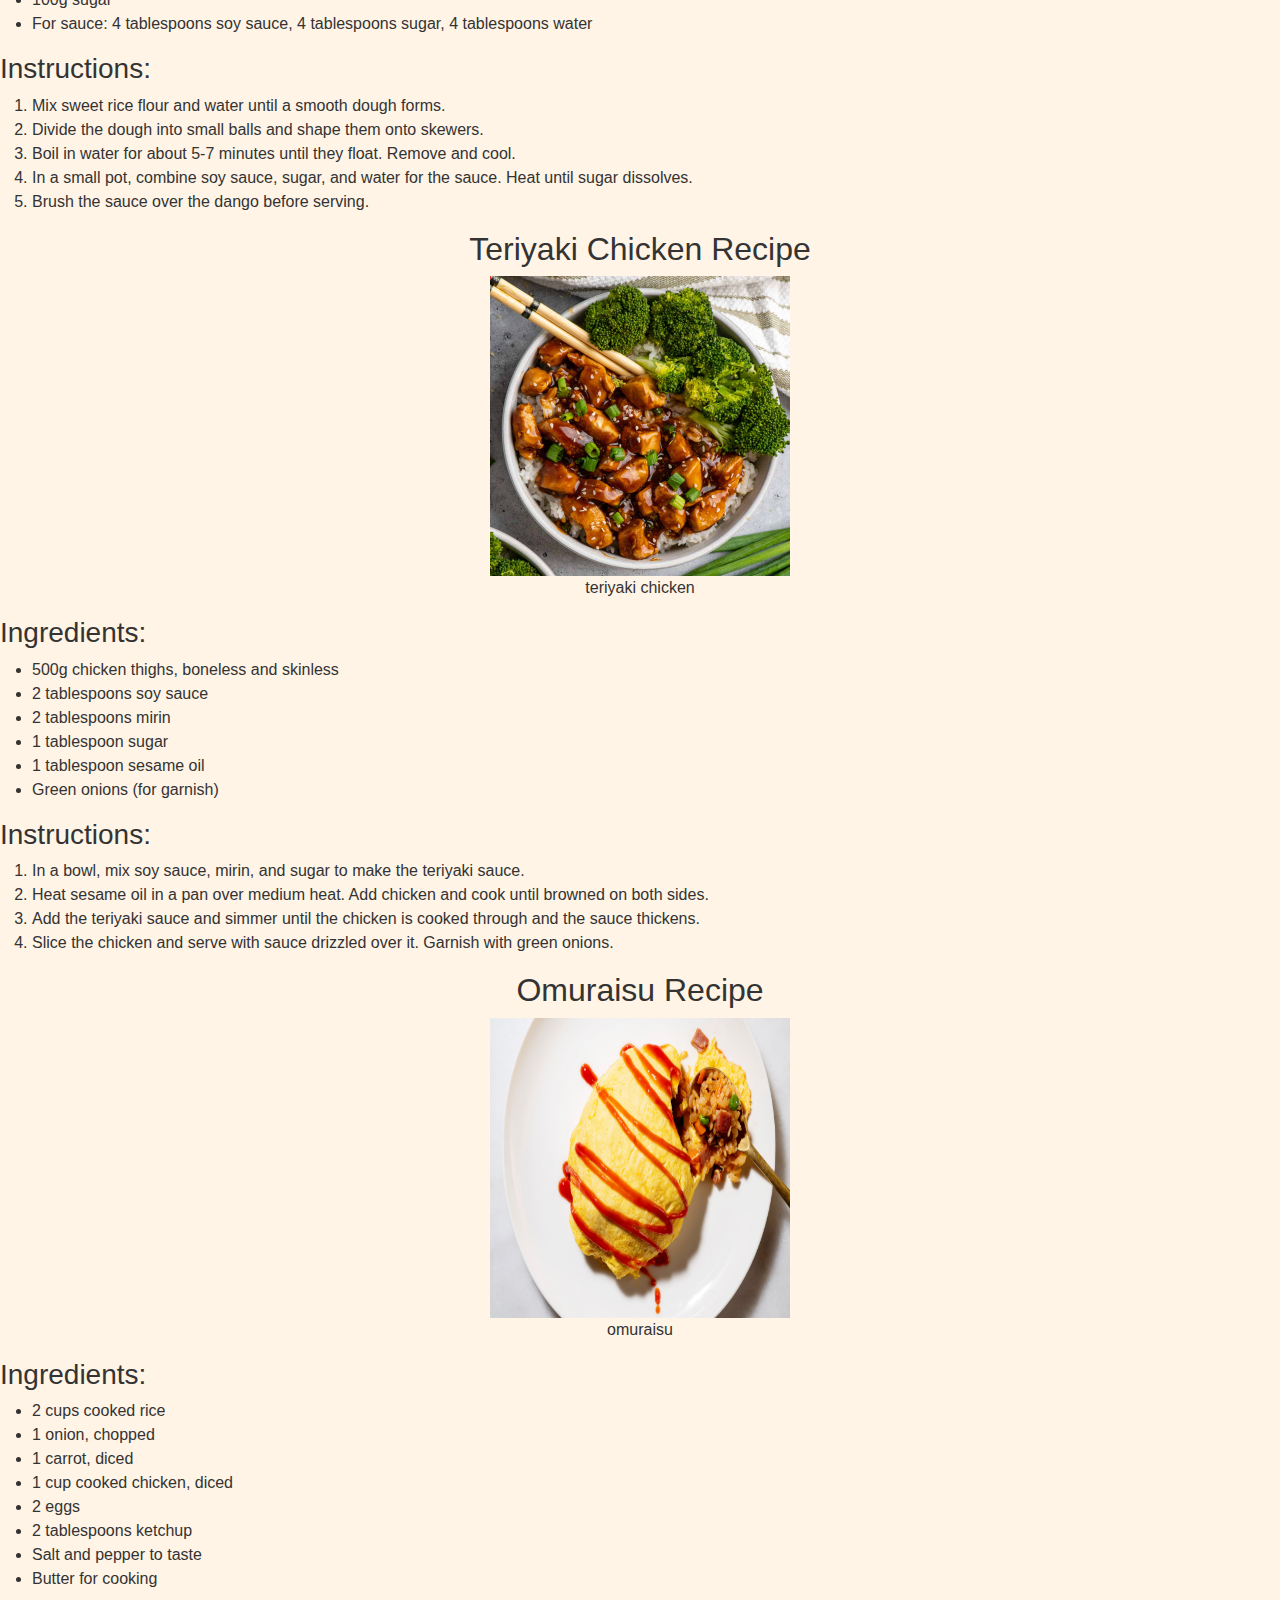
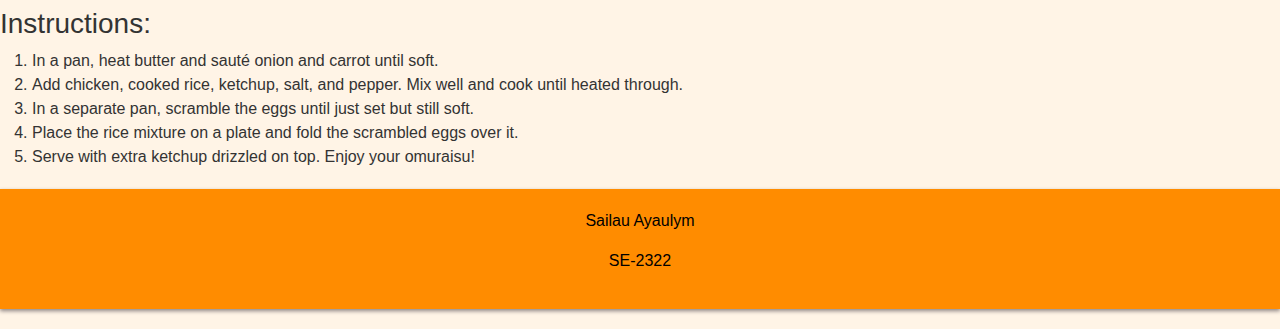
==== commit 03a3007f: "Local Storage Implementation" ====
--- a/all_recipes.html
+++ b/all_recipes.html
@@ -33,10 +33,13 @@
                         <li class="nav-item">
                             <a class="nav-link" href="log_in.html">log in</a>
                         </li>
+                        <li class="nav-item">
+                            <a class="nav-link" href="authentication.html">Login/Logout</a>
+                        </li>
                     </ul>
                     <button id="changeColorBtn" class="change-color-btn ms-3">Change Background Color</button>
                     <button id="changeModeBtn" class="change-color-btn ms-3"> light/Night mode</button>
-                    
+                    <button id="playSoundButton" class="change-color-btn ms-3" >Play Sound</button>
                 </div>
             </div>
         </nav>
--- a/style.css
+++ b/style.css
@@ -31,22 +31,42 @@
 
 .night-theme {
     background-color: #2c3e50;
-    color: #ecf0f1;
+    color: #f8feff;
 }
 
 .night-theme .navbar {
-    background-color: #34495e;
+    background-color: #566a7d;
+    color: #f8feff;
+
+}
+
+.night-theme .navbar-nav .nav-item .nav-link  {
+    color:#ddd;
+}
+
+.night-theme footer{
+    background-color: #566a7d;
+    color: #f8feff;
+}
+
+.night-theme .accordion-title {
+    background-color: #17496a;
+    color: #f8feff;
+}
+
+.night-theme .more-button{
+    background-color: #17496a;
+    color: #f8feff;
 }
 
 .night-theme .change-color-btn {
-    background-color: #3498db;
+    background-color: #17496a;
     color: #fff;
 }
 
-.greeting-container {
-    text-align: center;
-}
-
+/* .greeting-container {
+    text-align: center;
+} */
 
 .content-wrapper {
     display: flex;
@@ -173,6 +193,85 @@
     padding: 10px;
 }
 
+.form-page1 {
+    max-width: 700px;
+    margin: 50px auto;
+    padding: 30px;
+    background-color: #fff;
+    border-radius: 10px;
+    box-shadow: 0 2px 10px rgba(0, 0, 0, 0.1);
+    text-align: center;
+}
+
+.form-page1 h1 {
+    font-size: 1.8em;
+    margin-bottom: 30px;
+    color: #2c3e50;
+}
+
+.auth-form, #logoutContainer {
+    display: flex;
+    flex-direction: column;
+    gap: 20px;
+}
+
+.form-control {
+    width: 100%;
+    padding: 10px;
+    margin-top: 5px;
+    margin-bottom: 15px;
+    border: 1px solid #ccc;
+    border-radius: 4px;
+    font-size: 16px;
+}
+
+.button-container1 {
+    display: flex;
+    justify-content: center;
+    gap: 10px;
+}
+
+.button-container1 .btn {
+    width: 100px;
+    padding: 10px;
+    font-size: 16px;
+    font-weight: bold;
+    border: none;
+    border-radius: 4px;
+    cursor: pointer;
+}
+
+.button-container1 .btn-primary {
+    background-color: #007bff;
+    color: white;
+}
+
+.button-container1 .btn-primary:hover {
+    background-color: #0056b3;
+}
+
+.button-container1 .btn-secondary {
+    background-color: #6c757d;
+    color: white;
+}
+
+.button-container1 .btn-secondary:hover {
+    background-color: #5a6268;
+}
+
+#logoutContainer p {
+    font-size: 18px;
+    margin-bottom: 10px;
+    color: #333;
+}
+
+
+.faq-section {
+    max-width: 800px;
+    margin: 0 auto;
+    padding: 20px;
+}
+
 .faq-section {
     max-width: 800px;
     margin: 0 auto;
@@ -332,7 +431,6 @@
     background-color: #e74c3c; 
 }
 
-
 footer {
     background-color: #FF8C00;
     color: #000;
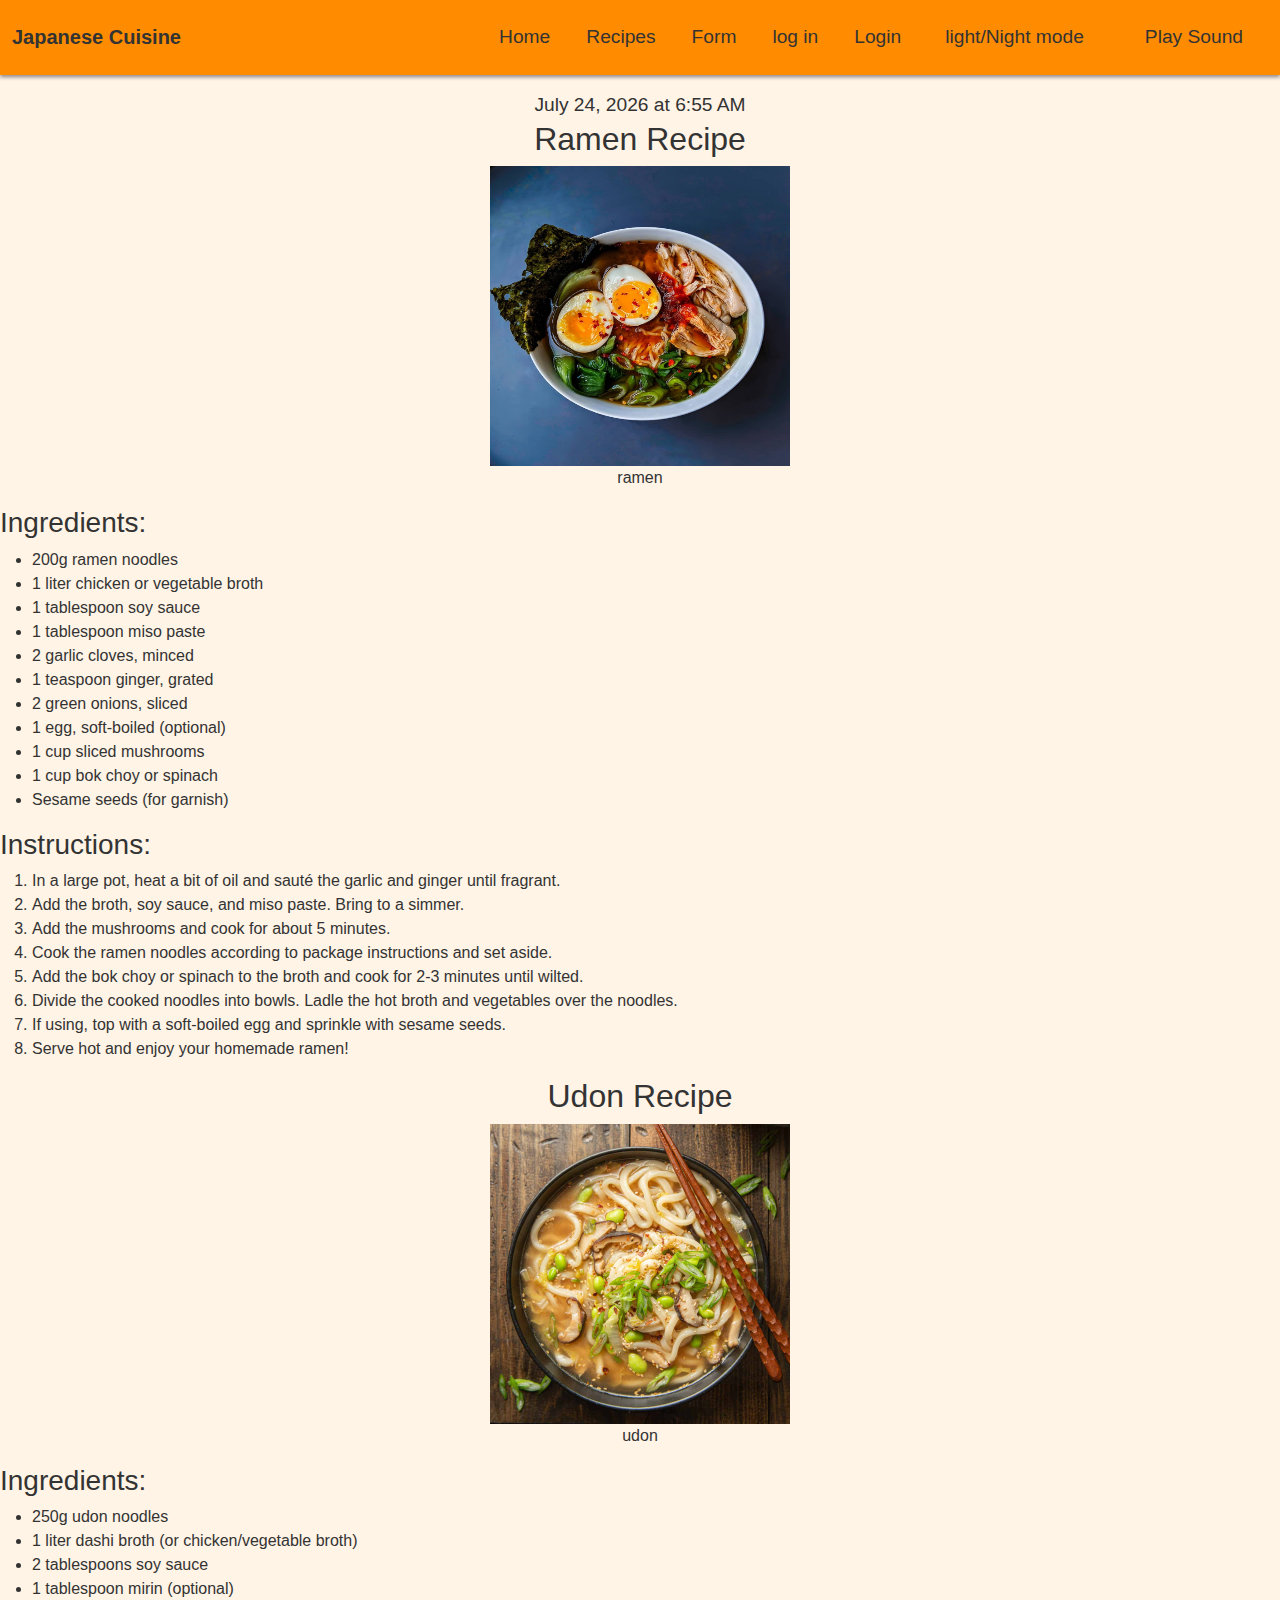
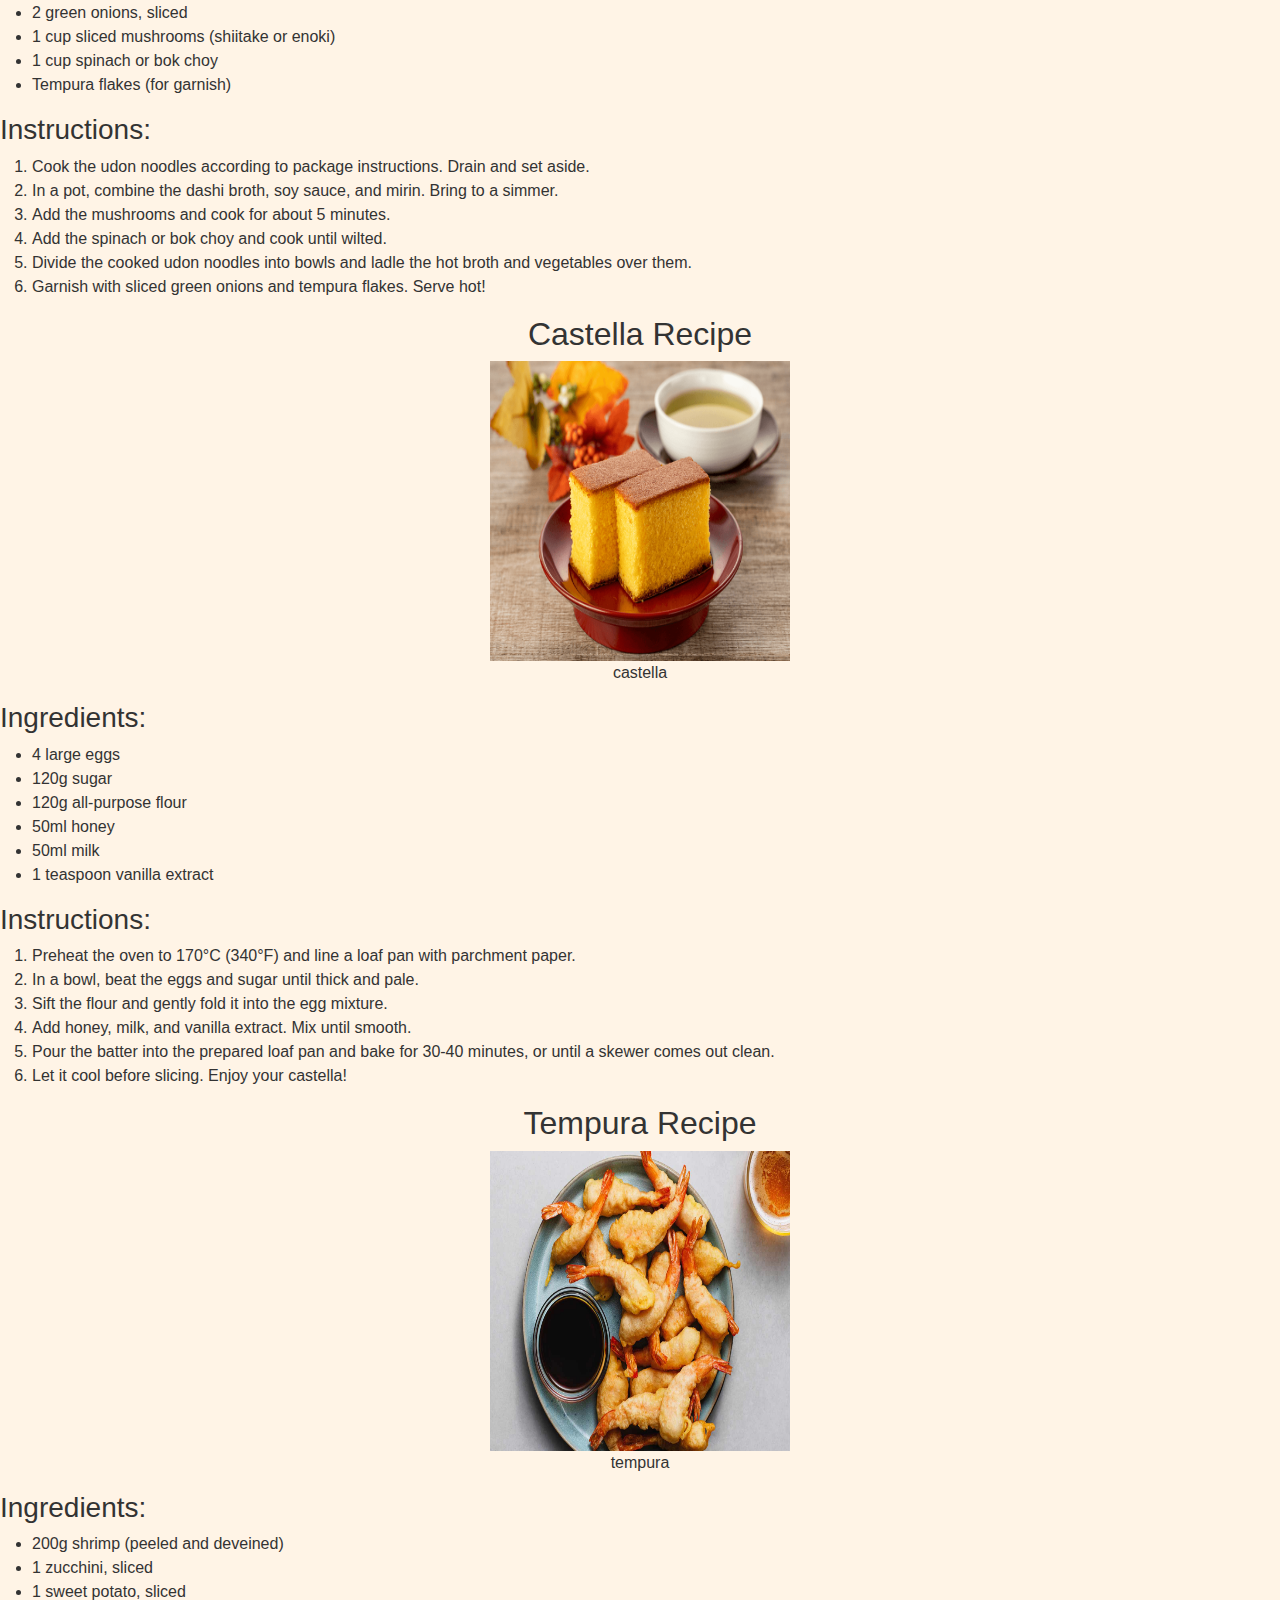
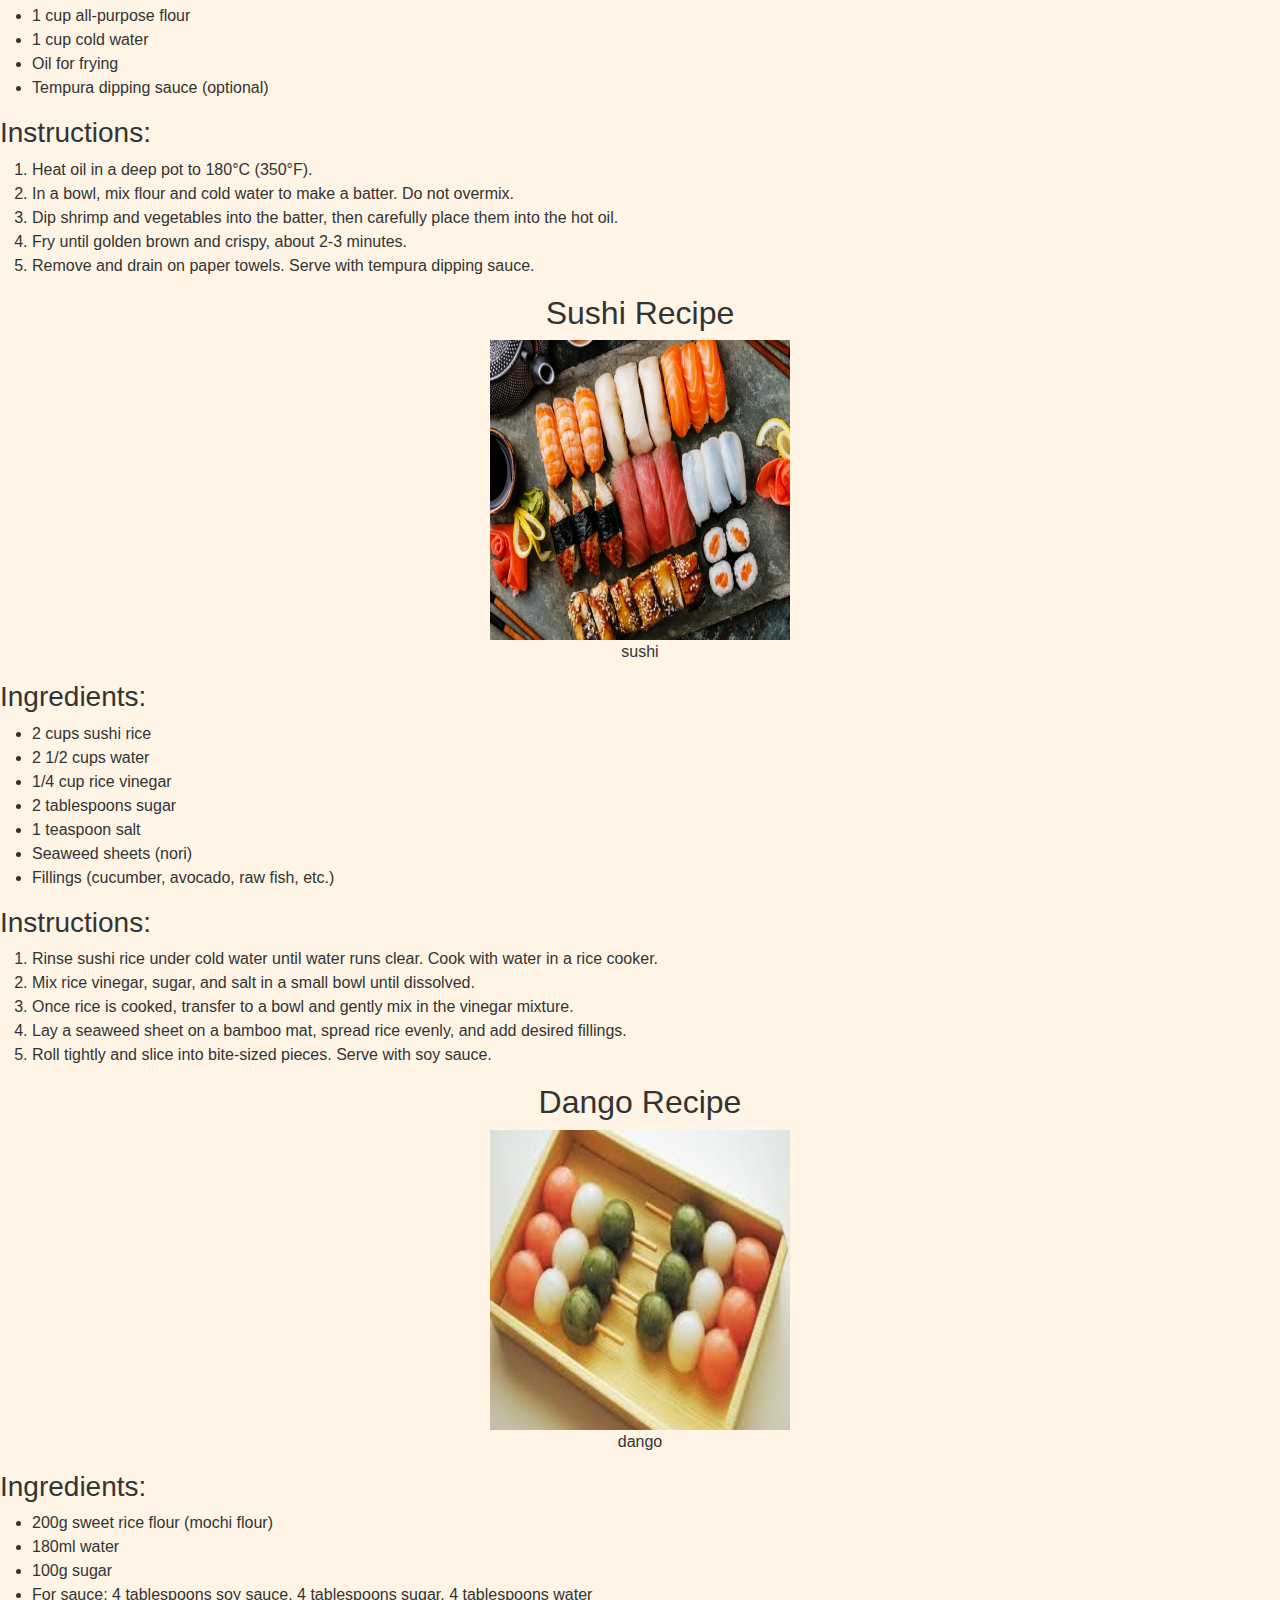
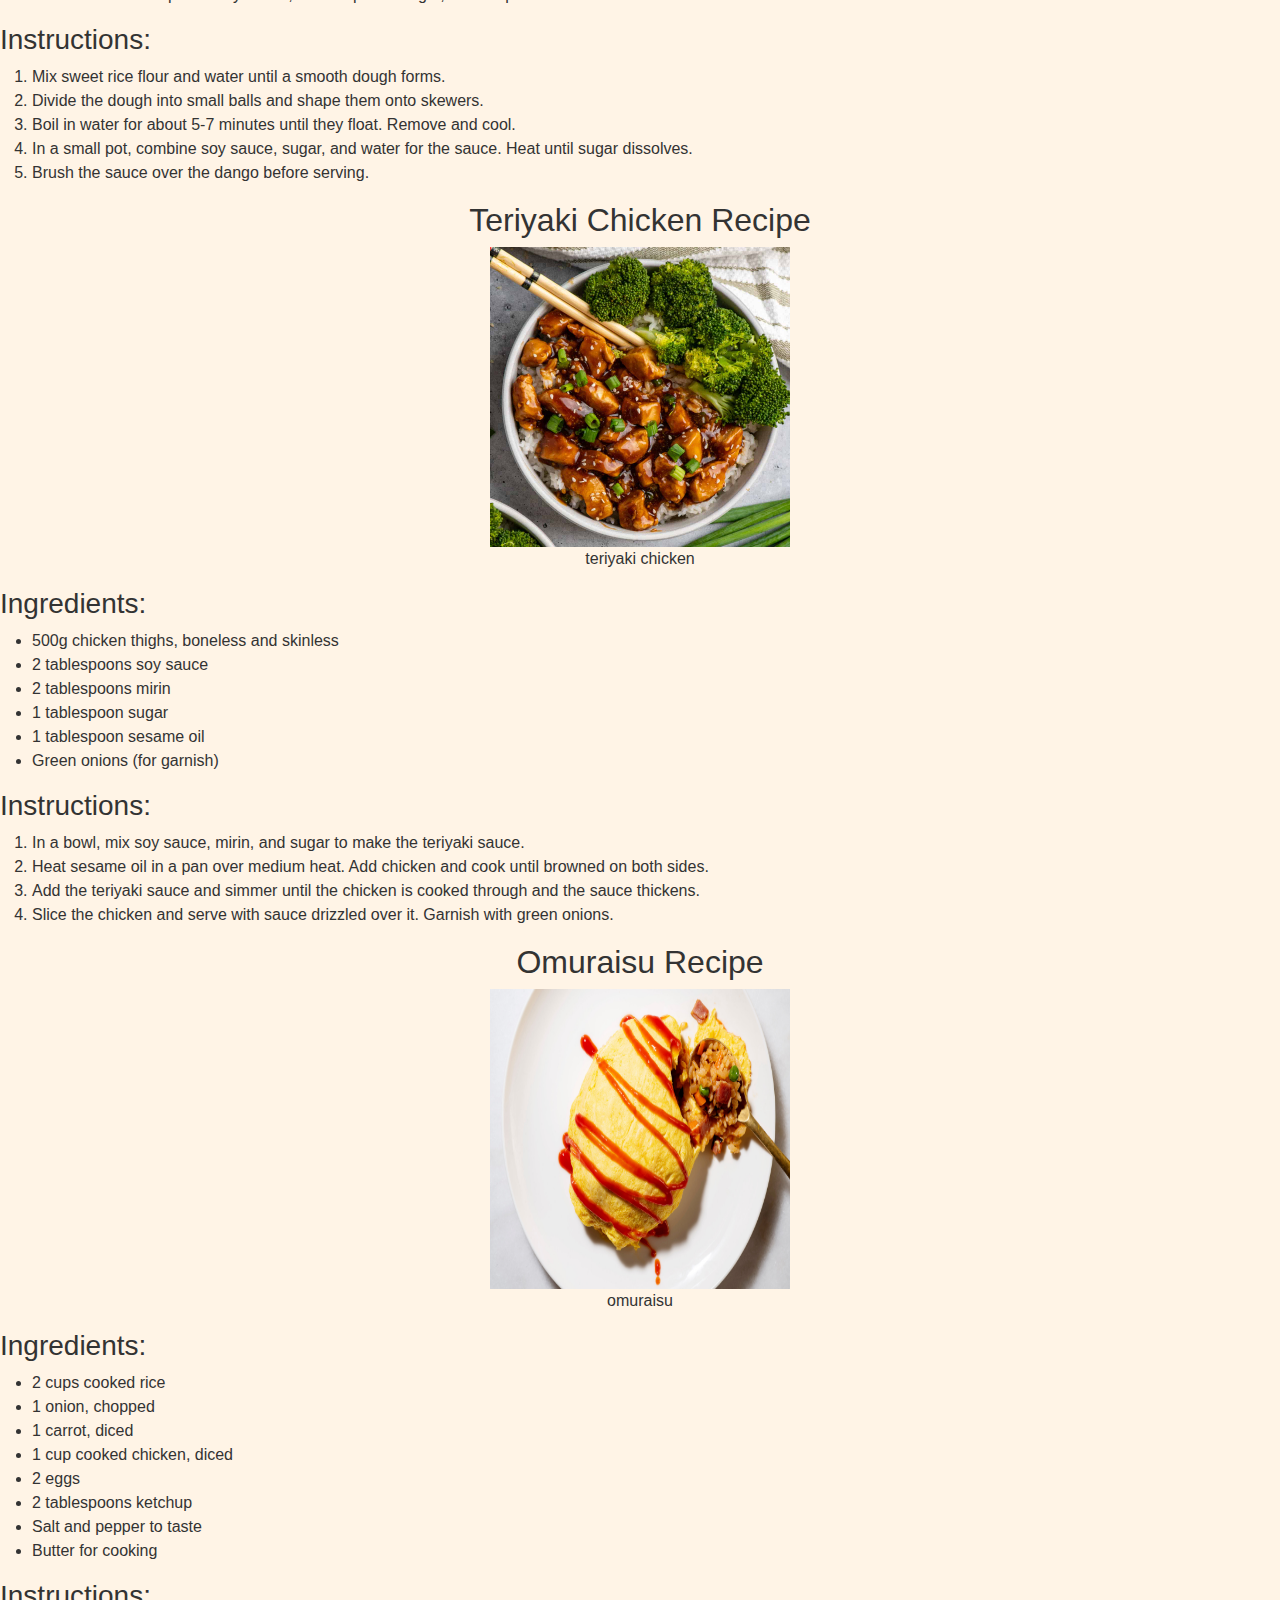
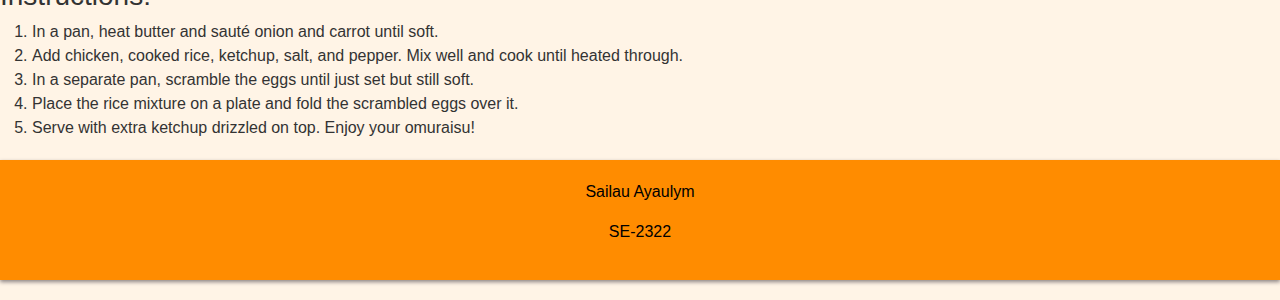
==== commit fcc9c0bb: "fix" ====
--- a/all_recipes.html
+++ b/all_recipes.html
@@ -34,10 +34,10 @@
                             <a class="nav-link" href="log_in.html">log in</a>
                         </li>
                         <li class="nav-item">
-                            <a class="nav-link" href="authentication.html">Login/Logout</a>
+                            <a class="nav-link" id="authMenuLink" href="authentication.html">Login/Logout</a>
                         </li>
                     </ul>
-                    <button id="changeColorBtn" class="change-color-btn ms-3">Change Background Color</button>
+                   
                     <button id="changeModeBtn" class="change-color-btn ms-3"> light/Night mode</button>
                     <button id="playSoundButton" class="change-color-btn ms-3" >Play Sound</button>
                 </div>
@@ -286,4 +286,4 @@
     <script src="assignment4.js" defer></script>
     <script src="assignment5.js" defer></script>
 </body>
-</html>
+</html>--- a/style.css
+++ b/style.css
@@ -11,8 +11,11 @@
 
 .navbar-brand {
     color: #333;
-        
     font-weight: bold;
+}
+
+.night-theme .navbar-brand {
+    color: #fffbfb;
 }
 
 .navbar-nav .nav-item .nav-link {
@@ -40,7 +43,7 @@
 
 }
 
-.night-theme .navbar-nav .nav-item .nav-link  {
+.night-theme .navbar-nav .nav-item .nav-link {
     color:#ddd;
 }
 
@@ -54,19 +57,80 @@
     color: #f8feff;
 }
 
+.night-theme .accordion-title:hover {
+    background-color: #2578b0;
+}
+
 .night-theme .more-button{
     background-color: #17496a;
     color: #f8feff;
 }
 
+.night-theme .more-button:hover{
+    background-color: #2578b0;
+}
+
 .night-theme .change-color-btn {
-    background-color: #17496a;
+    background-color: #566a7d;
     color: #fff;
 }
 
-/* .greeting-container {
-    text-align: center;
-} */
+.night-theme .change-color-btn:hover{
+    background-color: #2578b0;
+}
+
+.night-theme #dateTime{
+    color: #fff;
+}
+
+.night-theme .recipes-section h2{
+    color: #fff;
+}
+
+.night-theme .recipe-more p{
+    color: #000000;
+}
+
+.night-theme .filter-buttons button{
+    background-color: #17496a;
+}
+
+.night-theme .filter-buttons button:hover{
+    background-color: #2578b0;
+}
+
+.night-theme .search-button{
+    background-color: #17496a;
+}
+
+.night-theme .search-button:hover{
+    background-color: #2578b0;
+}
+
+.night-theme .form-step .next-button{
+    background-color: #17496a;
+}
+
+.night-theme .form-step .next-button:hover{
+    background-color: #2578b0;
+}
+
+.night-theme .button-container1 .btn-primary {
+    background-color: #17496a;
+
+}
+
+.night-theme .button-container1 .btn-primary:hover {
+    background-color: #2578b0;
+}
+
+.night-theme .button-container1 .btn-secondary {
+    background-color: #17496a;
+}
+
+.night-theme .button-container1 .btn-secondary:hover {
+    background-color: #2578b0;
+}
 
 .content-wrapper {
     display: flex;
@@ -105,6 +169,43 @@
     color: #2c3e50;
 }
 
+.recipe-search {
+    max-width: 800px;
+    margin: 0 auto;
+    padding: 20px;
+}
+
+.search-bar {
+    display: flex;
+    justify-content: center;
+    gap: 10px;
+    margin-bottom: 20px;
+}
+
+.form-control {
+    padding: 10px;
+    font-size: 1.2em;
+    border-radius: 5px;
+    border: 1px solid #ddd;
+    width: 70%;
+}
+
+.search-button {
+    padding: 10px 20px;
+    background-color: #FF8C00;
+    color: #FFF4E6;
+    font-size: 1em;
+    font-weight: bold;
+    border: none;
+    border-radius: 5px;
+    cursor: pointer;
+}
+
+.search-button:hover {
+    background-color: #e74c3c;
+    color: #FFF4E6;
+}
+
 .recipe-card {
     background-color: #fff;
     border-radius: 10px;
@@ -127,11 +228,6 @@
     color: #2c3e50;
 }
 
-/* .recipe-description {
-    font-size: 1em;
-    color: #7f8c8d;
-    margin: 5px 0;
-} */
 
 #recipe-page h2, #recipe-page figure {
     text-align: center;
@@ -150,7 +246,6 @@
 
 .more-button:hover {
     background-color: #ff8d03;
-    color: #e74c3c;
 }
 
 .more-button:focus {
@@ -208,6 +303,7 @@
     margin-bottom: 30px;
     color: #2c3e50;
 }
+
 
 .auth-form, #logoutContainer {
     display: flex;
@@ -242,21 +338,21 @@
 }
 
 .button-container1 .btn-primary {
-    background-color: #007bff;
+    background-color: #FF8C00;
     color: white;
 }
 
 .button-container1 .btn-primary:hover {
-    background-color: #0056b3;
+    background-color: #e74c3c;
 }
 
 .button-container1 .btn-secondary {
-    background-color: #6c757d;
+    background-color: #FF8C00;
     color: white;
 }
 
 .button-container1 .btn-secondary:hover {
-    background-color: #5a6268;
+    background-color: #e74c3c;
 }
 
 #logoutContainer p {
@@ -264,7 +360,6 @@
     margin-bottom: 10px;
     color: #333;
 }
-
 
 .faq-section {
     max-width: 800px;
@@ -335,27 +430,6 @@
     font-size: 1.2em;
     color: #333;
     margin-top: 10px;
-}
-
-.popup-form {
-    display: none; 
-    position: fixed;
-    top: 0;
-    left: 0;
-    width: 100%;
-    height: 100%;
-    background-color: rgba(0, 0, 0, 0.5); 
-    justify-content: center;
-    align-items: center;
-}
-
-.popup-content {
-    background-color: white;
-    padding: 20px;
-    border-radius: 5px;
-    max-width: 400px;
-    width: 100%;
-    position: relative;
 }
 
 .close-btn {
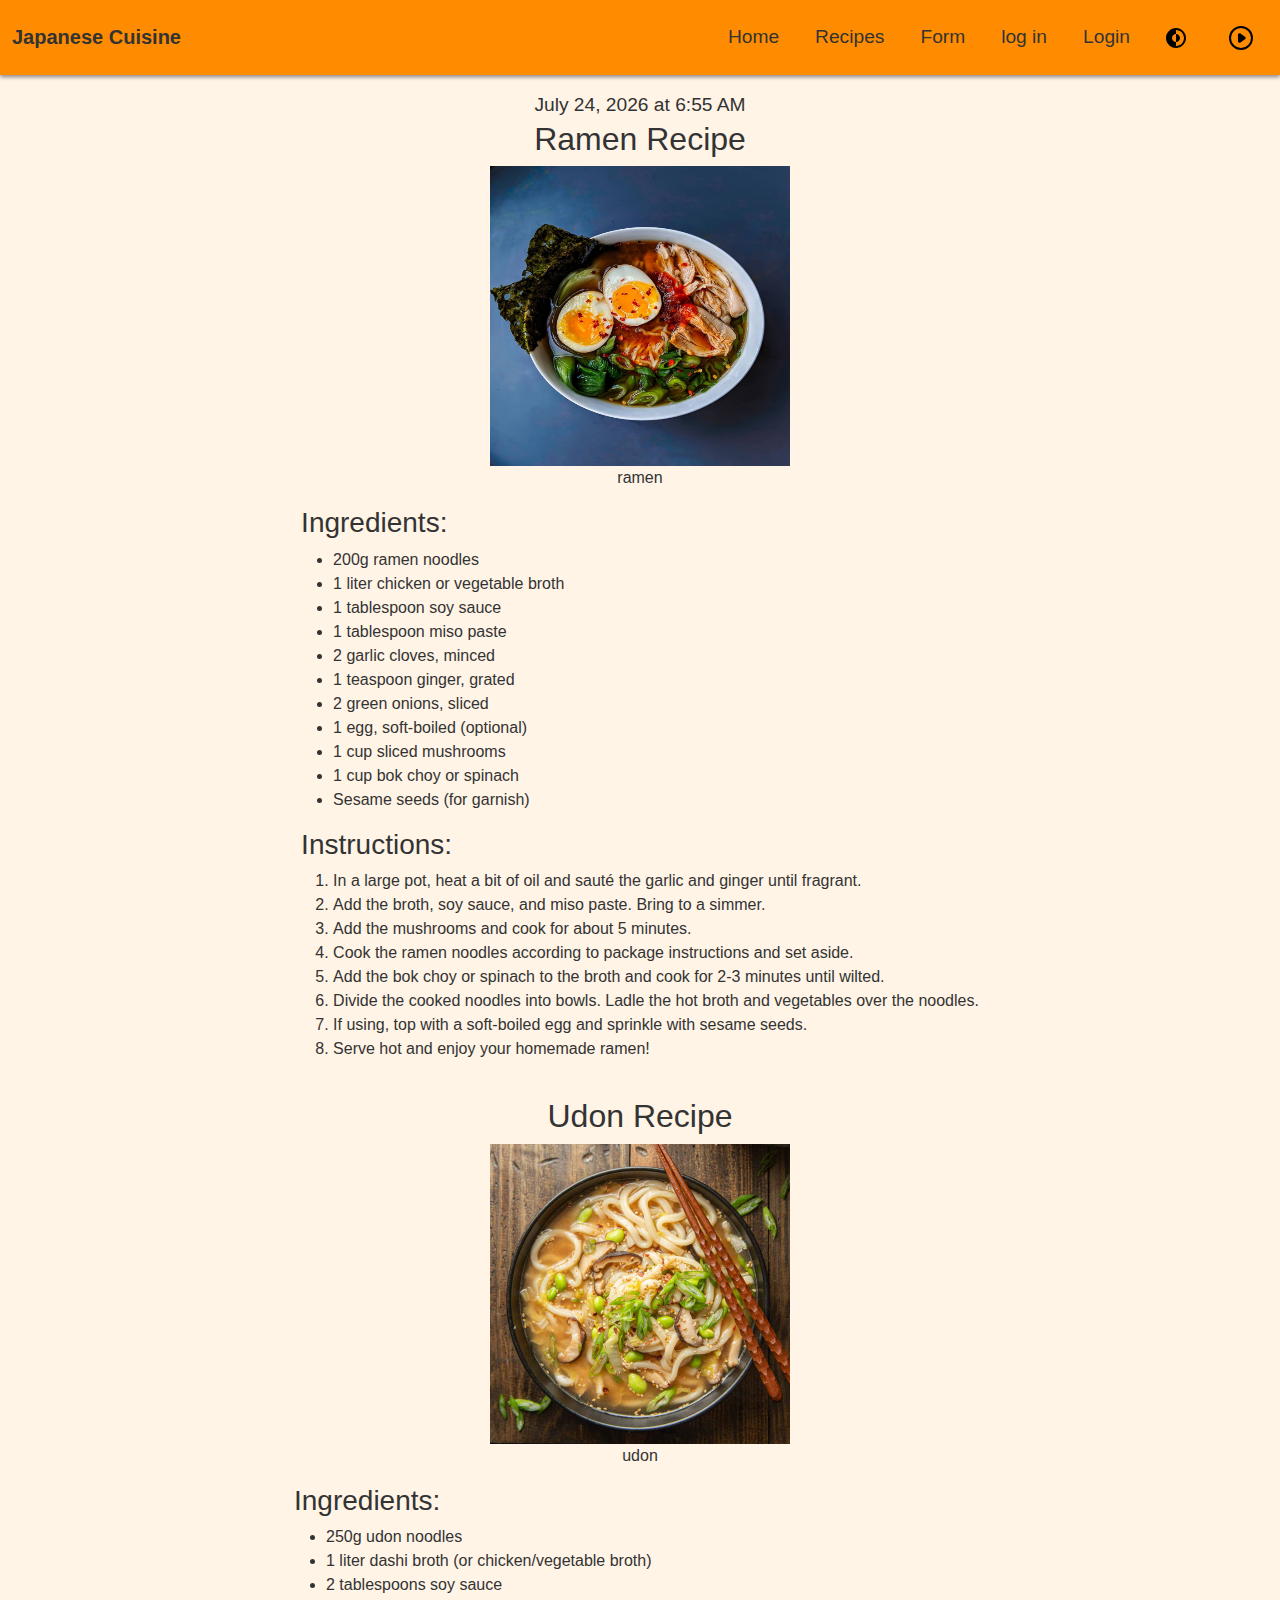
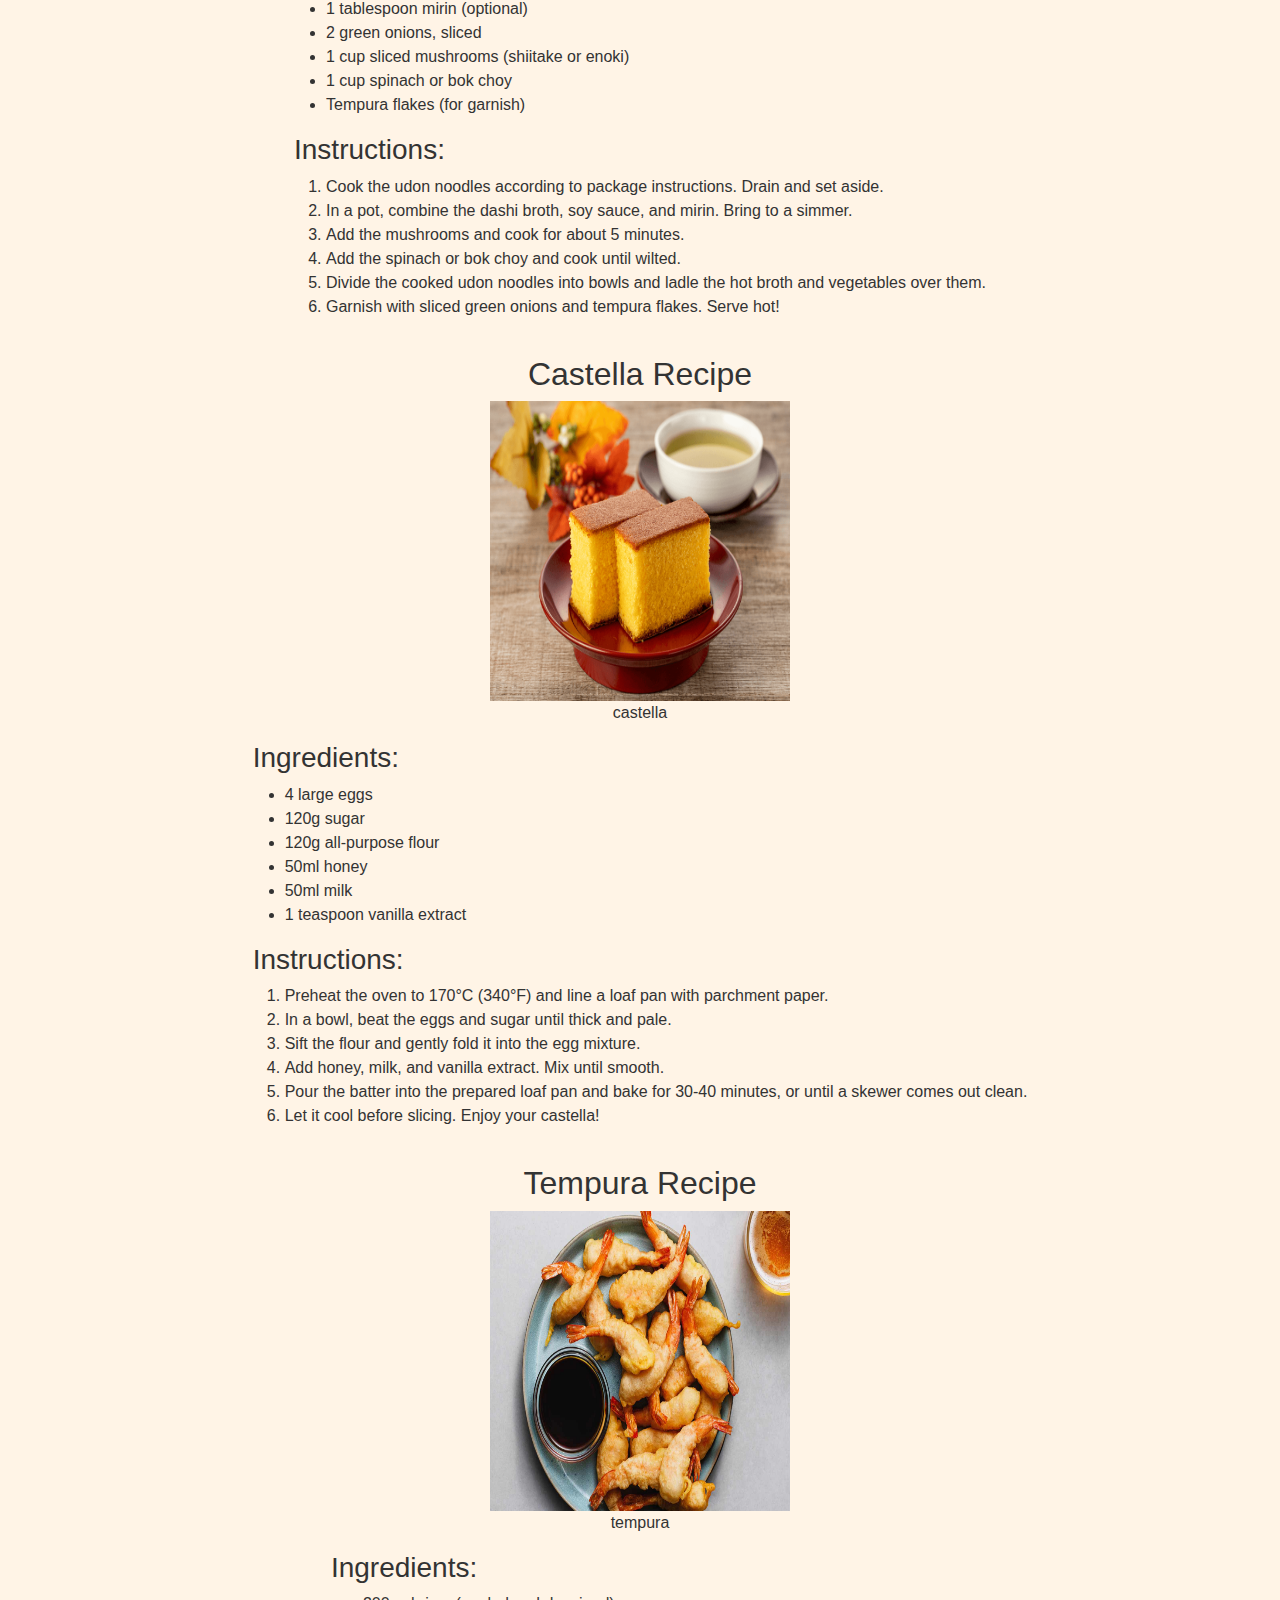
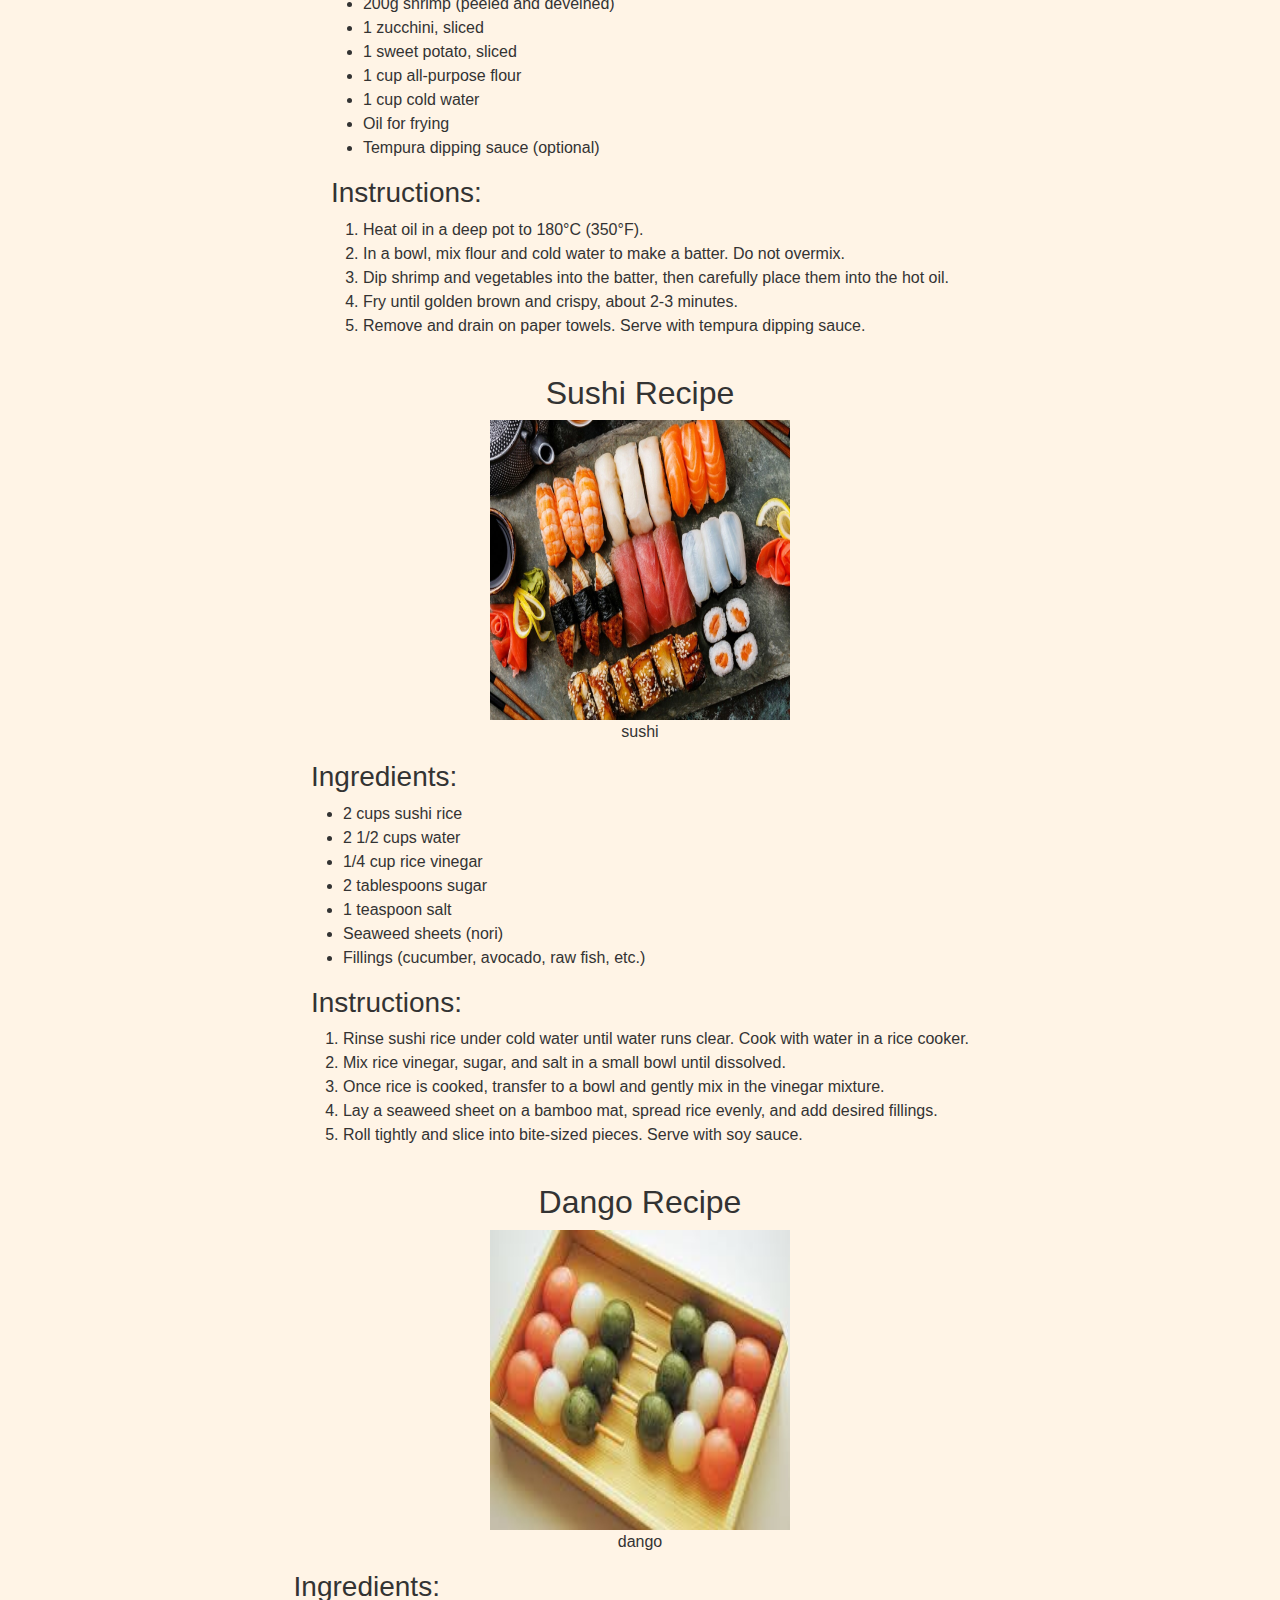
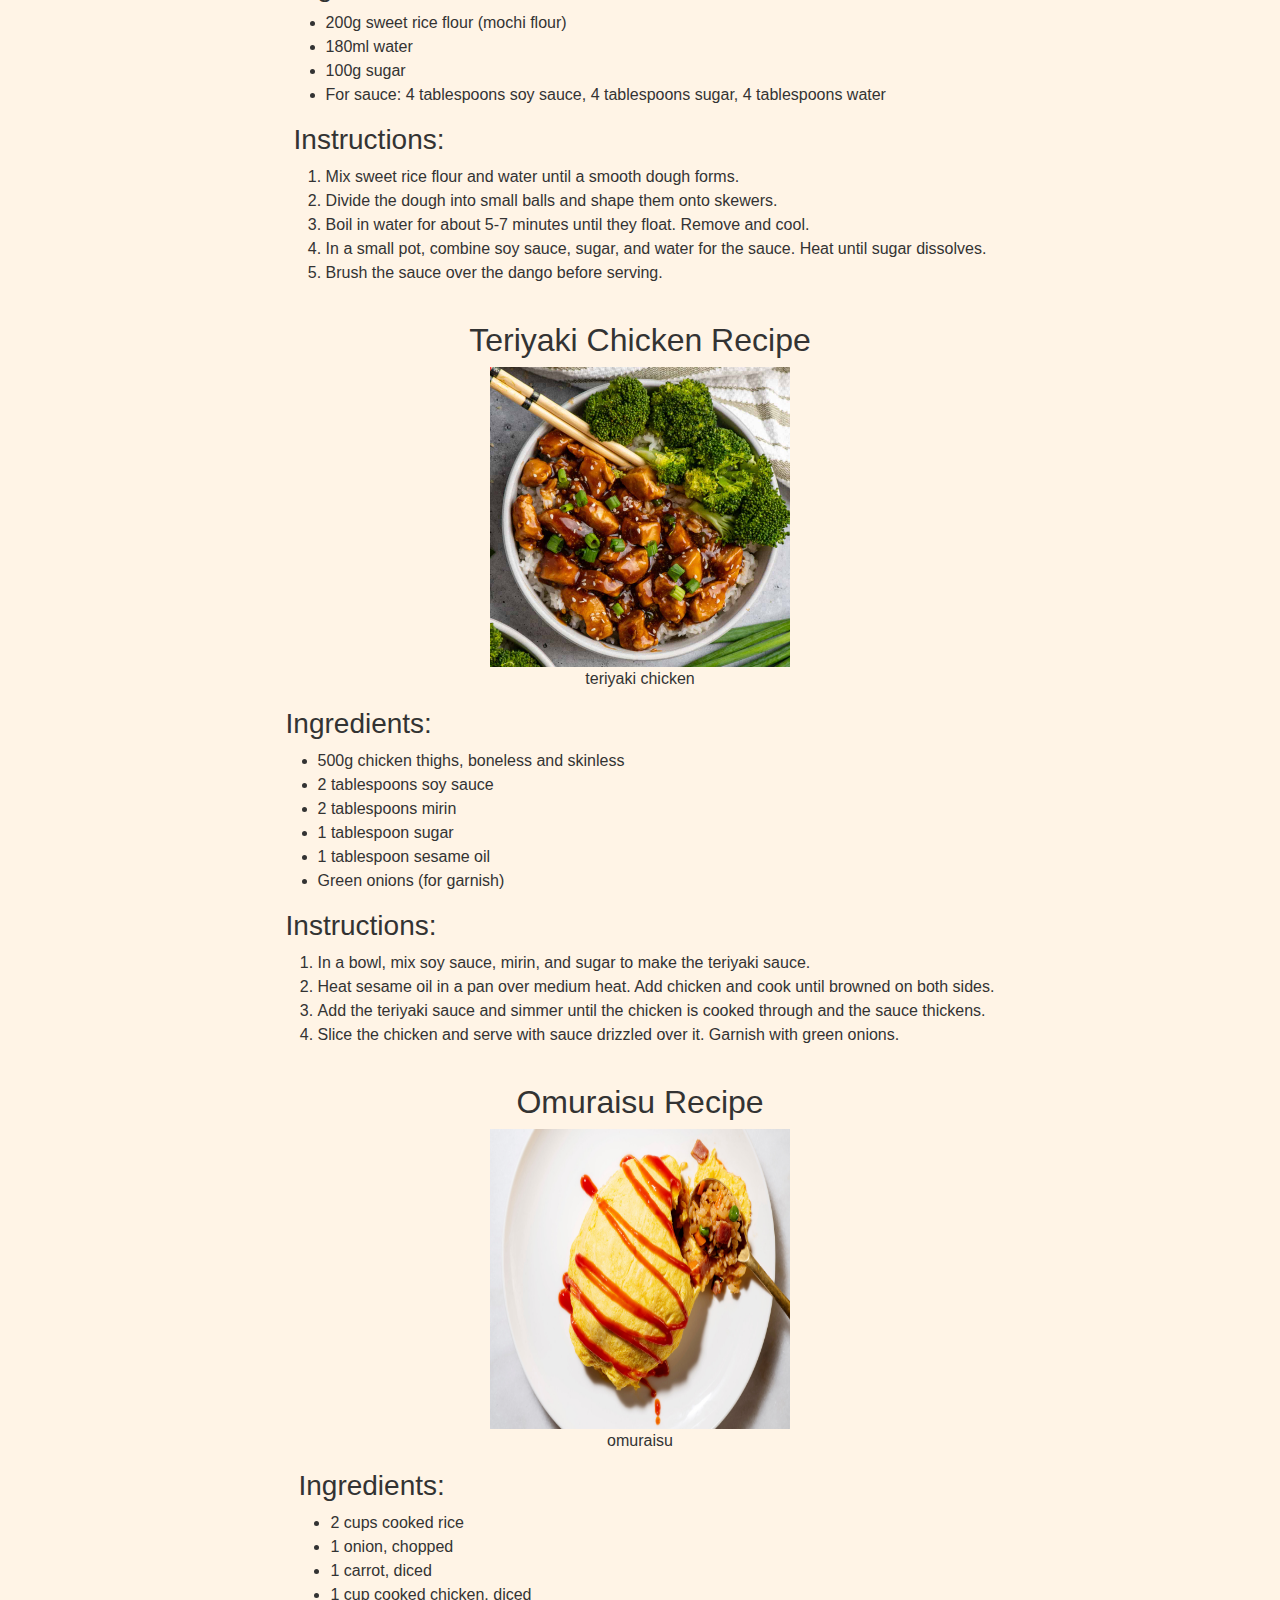
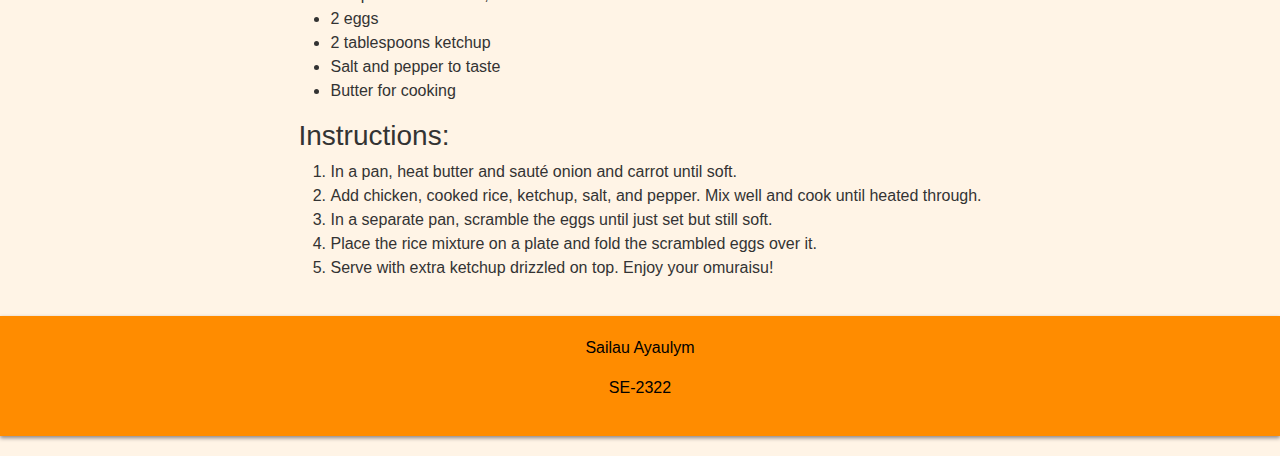
==== commit e33acd52: "add functions" ====
--- a/all_recipes.html
+++ b/all_recipes.html
@@ -37,9 +37,12 @@
                             <a class="nav-link" id="authMenuLink" href="authentication.html">Login/Logout</a>
                         </li>
                     </ul>
-                   
-                    <button id="changeModeBtn" class="change-color-btn ms-3"> light/Night mode</button>
-                    <button id="playSoundButton" class="change-color-btn ms-3" >Play Sound</button>
+                    <button id="changeModeBtn" class="change-color-btn ms-3 animated-btn">
+                        <img src="mode_icon.svg" alt="Toggle Theme" width="24" height="24">
+                    </button>
+                    <button id="playSoundButton" class="change-color-btn ms-3 animated-btn">
+                        <img src="music.svg" alt="Play Sound" width="24" height="24">
+                    </button>
                 </div>
             </div>
         </nav>
@@ -47,6 +50,7 @@
     </header>
 
     <main>
+        <div class="recipes-container">
         <section id="recipe-page">
             <section id="ramen"> 
                 <h2>Ramen Recipe</h2>
@@ -83,7 +87,6 @@
                 </ol>
             </section>
         </section>
-
         <section id="recipe-page"> 
             <section id="udon"> 
                 <h2>Udon Recipe</h2>
@@ -277,6 +280,7 @@
                 </ol>
             </section>
         </section>
+        </div>
     </main>
 
     <footer>
--- a/style.css
+++ b/style.css
@@ -57,6 +57,10 @@
     color: #f8feff;
 }
 
+.night-theme .accordion-content p{
+    color:#000000;
+}
+
 .night-theme .accordion-title:hover {
     background-color: #2578b0;
 }
@@ -131,6 +135,15 @@
 .night-theme .button-container1 .btn-secondary:hover {
     background-color: #2578b0;
 }
+
+
+.recipes-container {
+    display: flex;
+    flex-direction: column;
+    align-items: center;
+    gap: 20px;
+}
+
 
 .content-wrapper {
     display: flex;
@@ -191,20 +204,22 @@
 }
 
 .search-button {
+    background-color: #FF8C00;
+    color: #FFF4E6;
+    border: none;
     padding: 10px 20px;
-    background-color: #FF8C00;
-    color: #FFF4E6;
-    font-size: 1em;
-    font-weight: bold;
-    border: none;
-    border-radius: 5px;
-    cursor: pointer;
+    border-radius: 20px;
+    margin: 0 10px;
+    cursor: pointer;
+    transition: transform 0.2s, background-color 0.2s;
 }
 
 .search-button:hover {
     background-color: #e74c3c;
     color: #FFF4E6;
-}
+    transform: scale(1.1);
+}
+
 
 .recipe-card {
     background-color: #fff;
@@ -213,6 +228,14 @@
     padding: 15px;
     box-sizing: border-box;
     text-align: center;
+    transition: transform 0.2s ease, box-shadow 0.2s ease;
+    cursor: pointer;
+}
+
+.recipe-card:hover{
+    transform: scale(1.03);
+    box-shadow: 0 10px 20px rgba(0, 0, 0, 0.2);
+
 }
 
 .recipe-card img {
@@ -239,18 +262,18 @@
 
 .more-button {
     background-color: #FF8C00;
-    color: #333;
-    font-size: 1em;
-    font-weight: 500;
+    color: #FFF4E6;
+    border: none;
+    padding: 10px 20px;
+    border-radius: 20px;
+    margin: 0 10px;
+    cursor: pointer;
+    transition: transform 0.2s, background-color 0.2s;
 }
 
 .more-button:hover {
-    background-color: #ff8d03;
-}
-
-.more-button:focus {
-    outline: none; 
-    box-shadow: none;
+    background-color: #e74c3c;
+    transform: scale(1.1);
 }
 
 .form-page {
@@ -259,7 +282,7 @@
     padding: 30px;
     background-color: #fff;
     border-radius: 10px;
-    box-shadow: 0 2px 10px #988b8b;
+    box-shadow: 0 2px 10px rgba(0, 0, 0, 0.1);
     text-align: center;
 }
 
@@ -367,12 +390,6 @@
     padding: 20px;
 }
 
-.faq-section {
-    max-width: 800px;
-    margin: 0 auto;
-    padding: 20px;
-}
-
 .faq-title {
     font-size: 2.5em;
     margin-bottom: 50px;
@@ -381,6 +398,7 @@
 
 .accordion-section {
     margin-bottom: 20px;
+    transition: box-shadow 0.1s, transform 0.1s;
 }
 
 .accordion-title {
@@ -398,7 +416,7 @@
 }
 
 .accordion-title:hover {
-    background-color: #e67e22;
+    background-color: #e74c3c;
 }
 
 .accordion-content {
@@ -505,6 +523,49 @@
     background-color: #e74c3c; 
 }
 
+.animated-btn {
+    background-color: #FF8C00;
+    border: none;
+    border-radius: 50%;
+    padding: 10px;
+    cursor: pointer;
+    transition: box-shadow 0.2s, transform 0.2s;
+}
+
+.animated-btn:hover {
+    box-shadow: 0 8px 16px rgba(0, 0, 0, 0.2);
+    transform: scale(1.1);
+}
+
+.animated-btn:hover img {
+    transform: rotate(360deg);
+    transition: transform 0.5s;
+}
+
+.filter-btn {
+    background-color: #FF8C00;
+    color: #FFF4E6;
+    border: none;
+    padding: 10px 20px;
+    border-radius: 20px;
+    margin: 0 10px;
+    cursor: pointer;
+    transition: transform 0.2s, background-color 0.2s;
+}
+
+.filter-btn:hover {
+    background-color: #e74c3c;
+    transform: scale(1.1);
+}
+
+.night-theme .filter-btn{
+    background-color: #17496a
+}
+
+.night-theme .filter-btn:hover{
+    background-color: #3498db
+}
+
 footer {
     background-color: #FF8C00;
     color: #000;
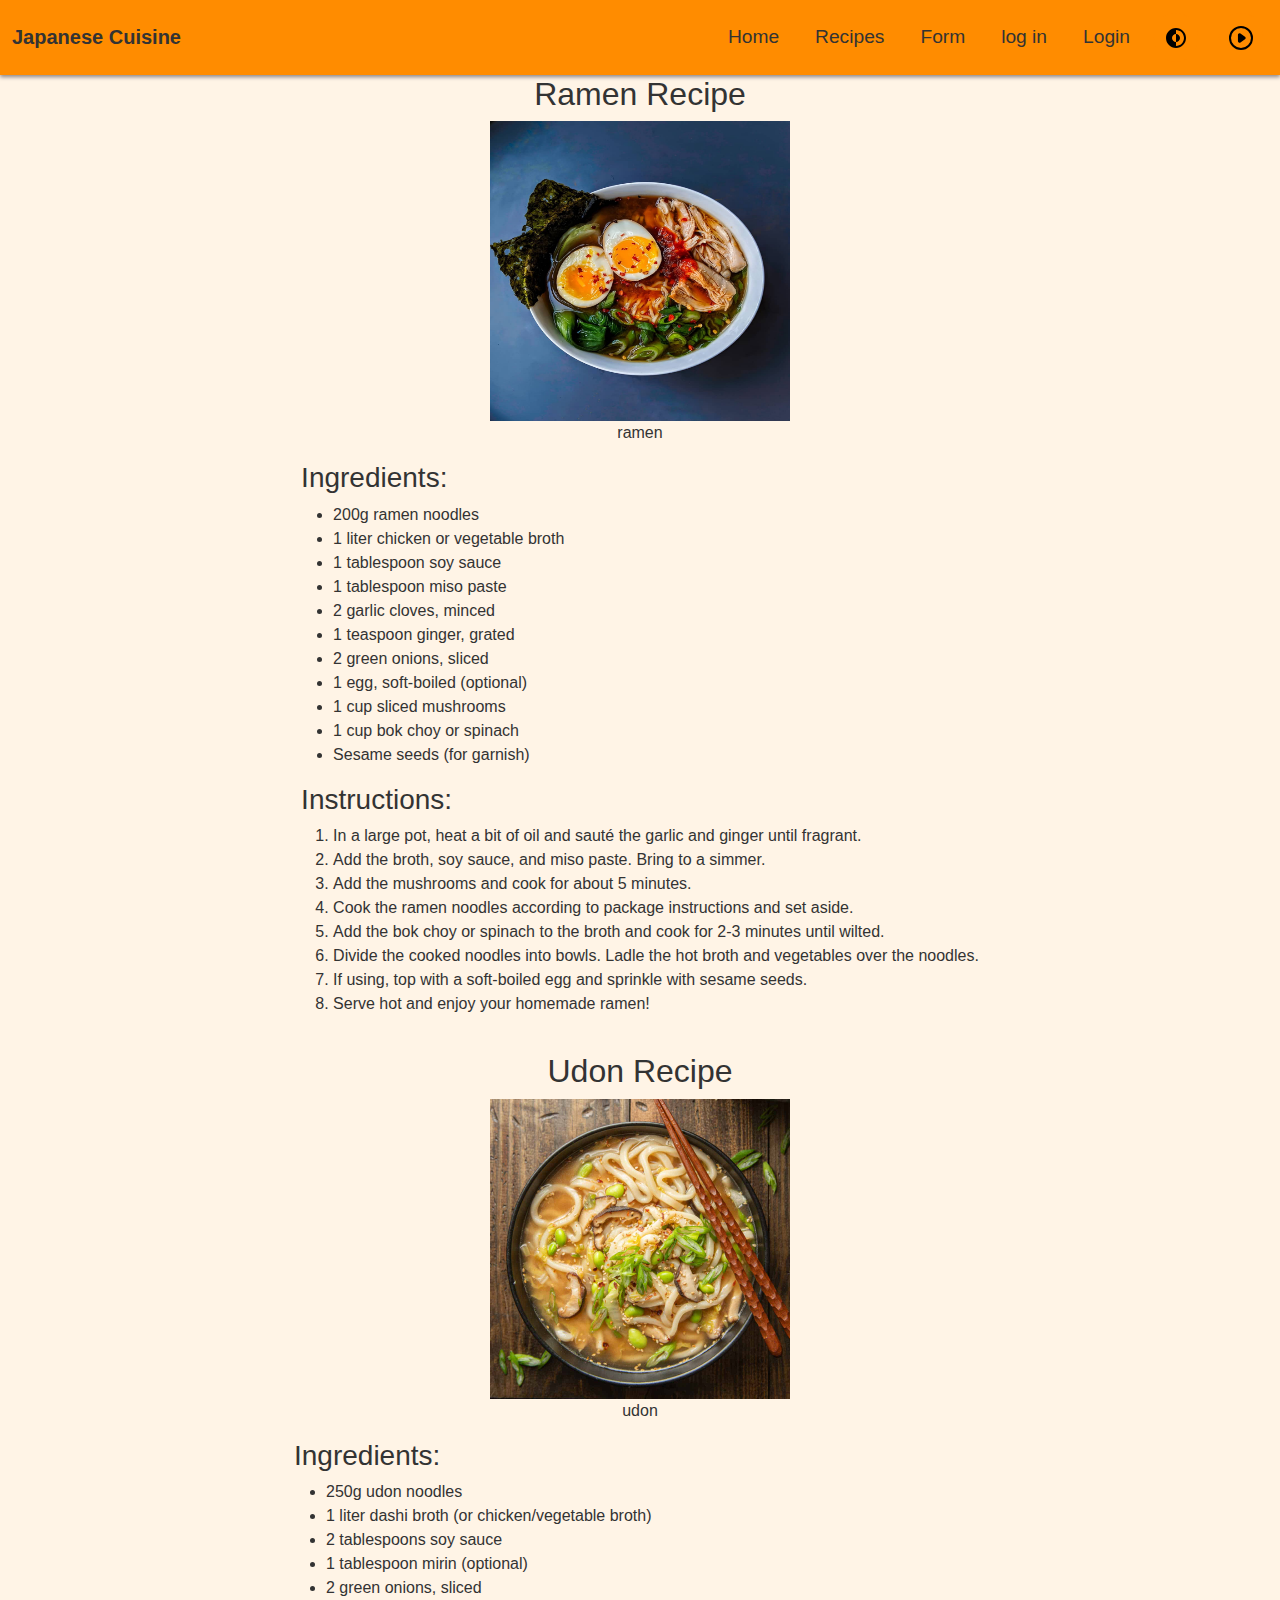
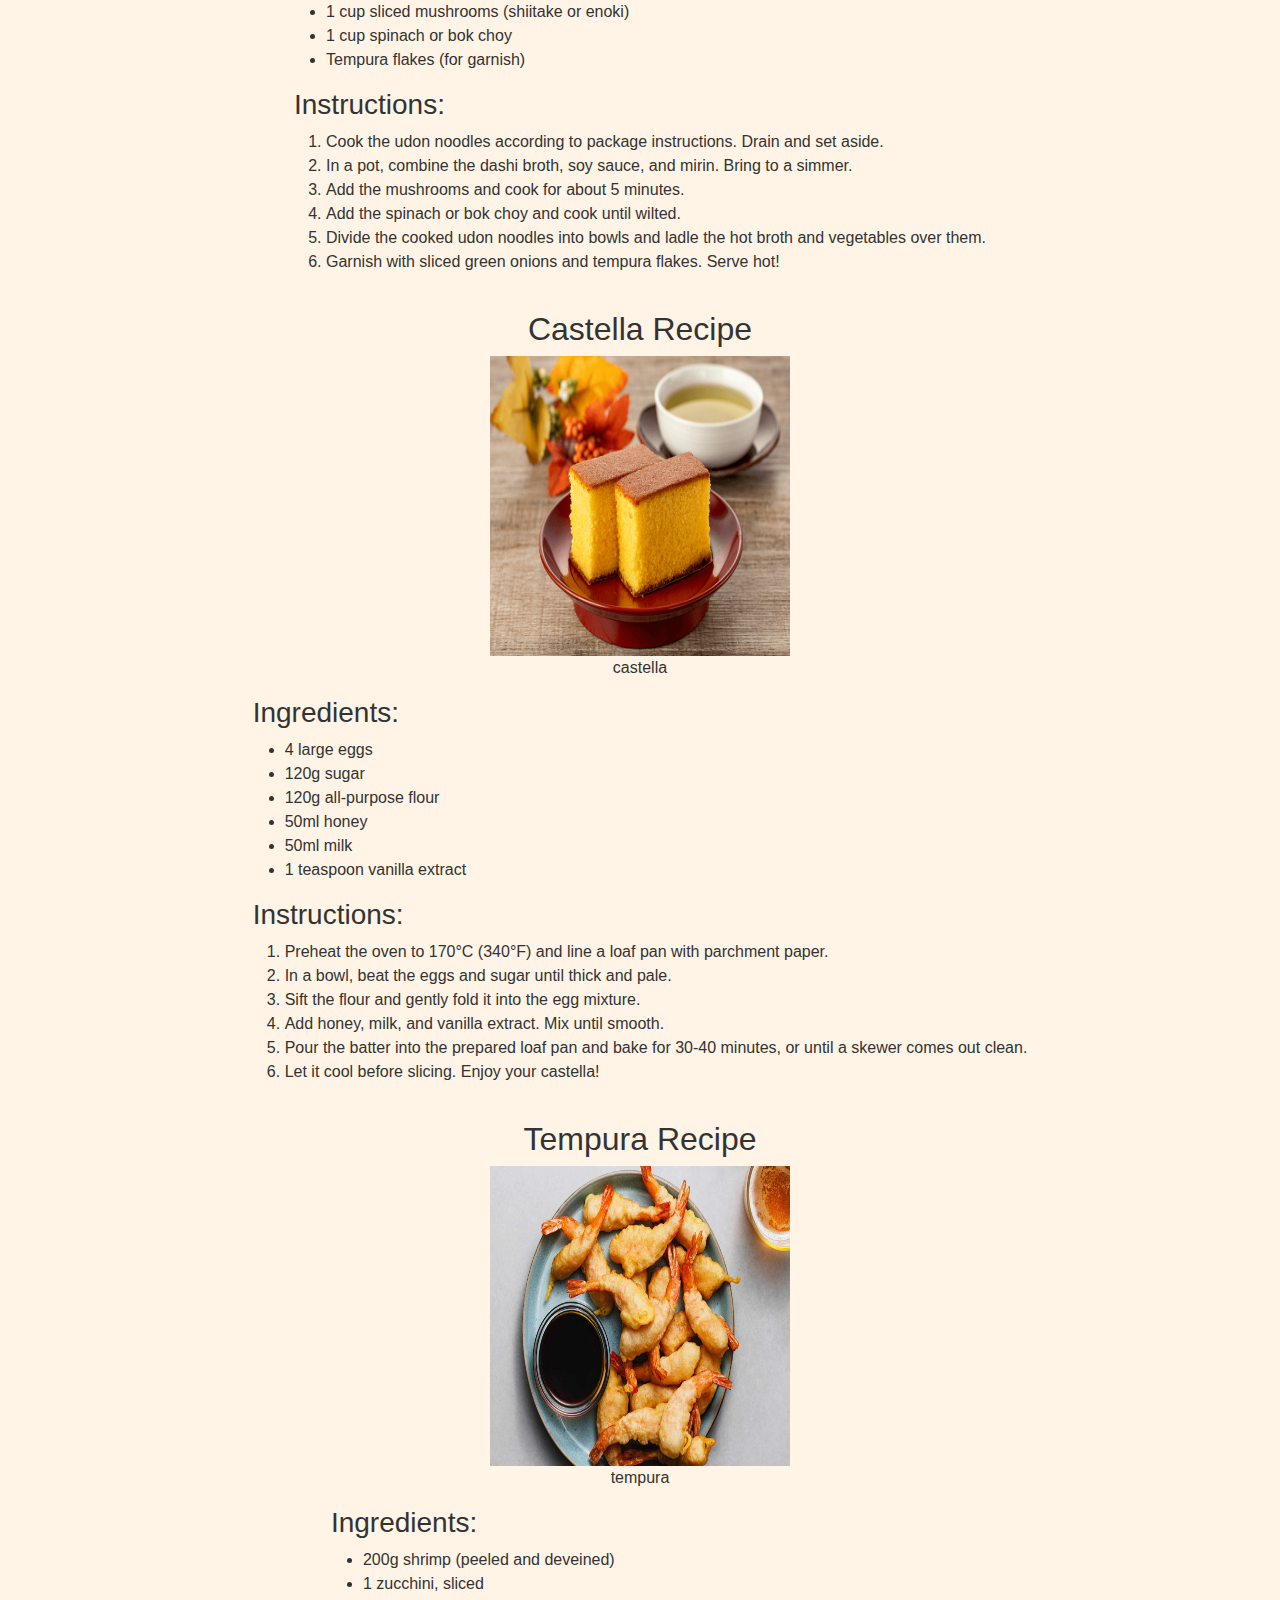
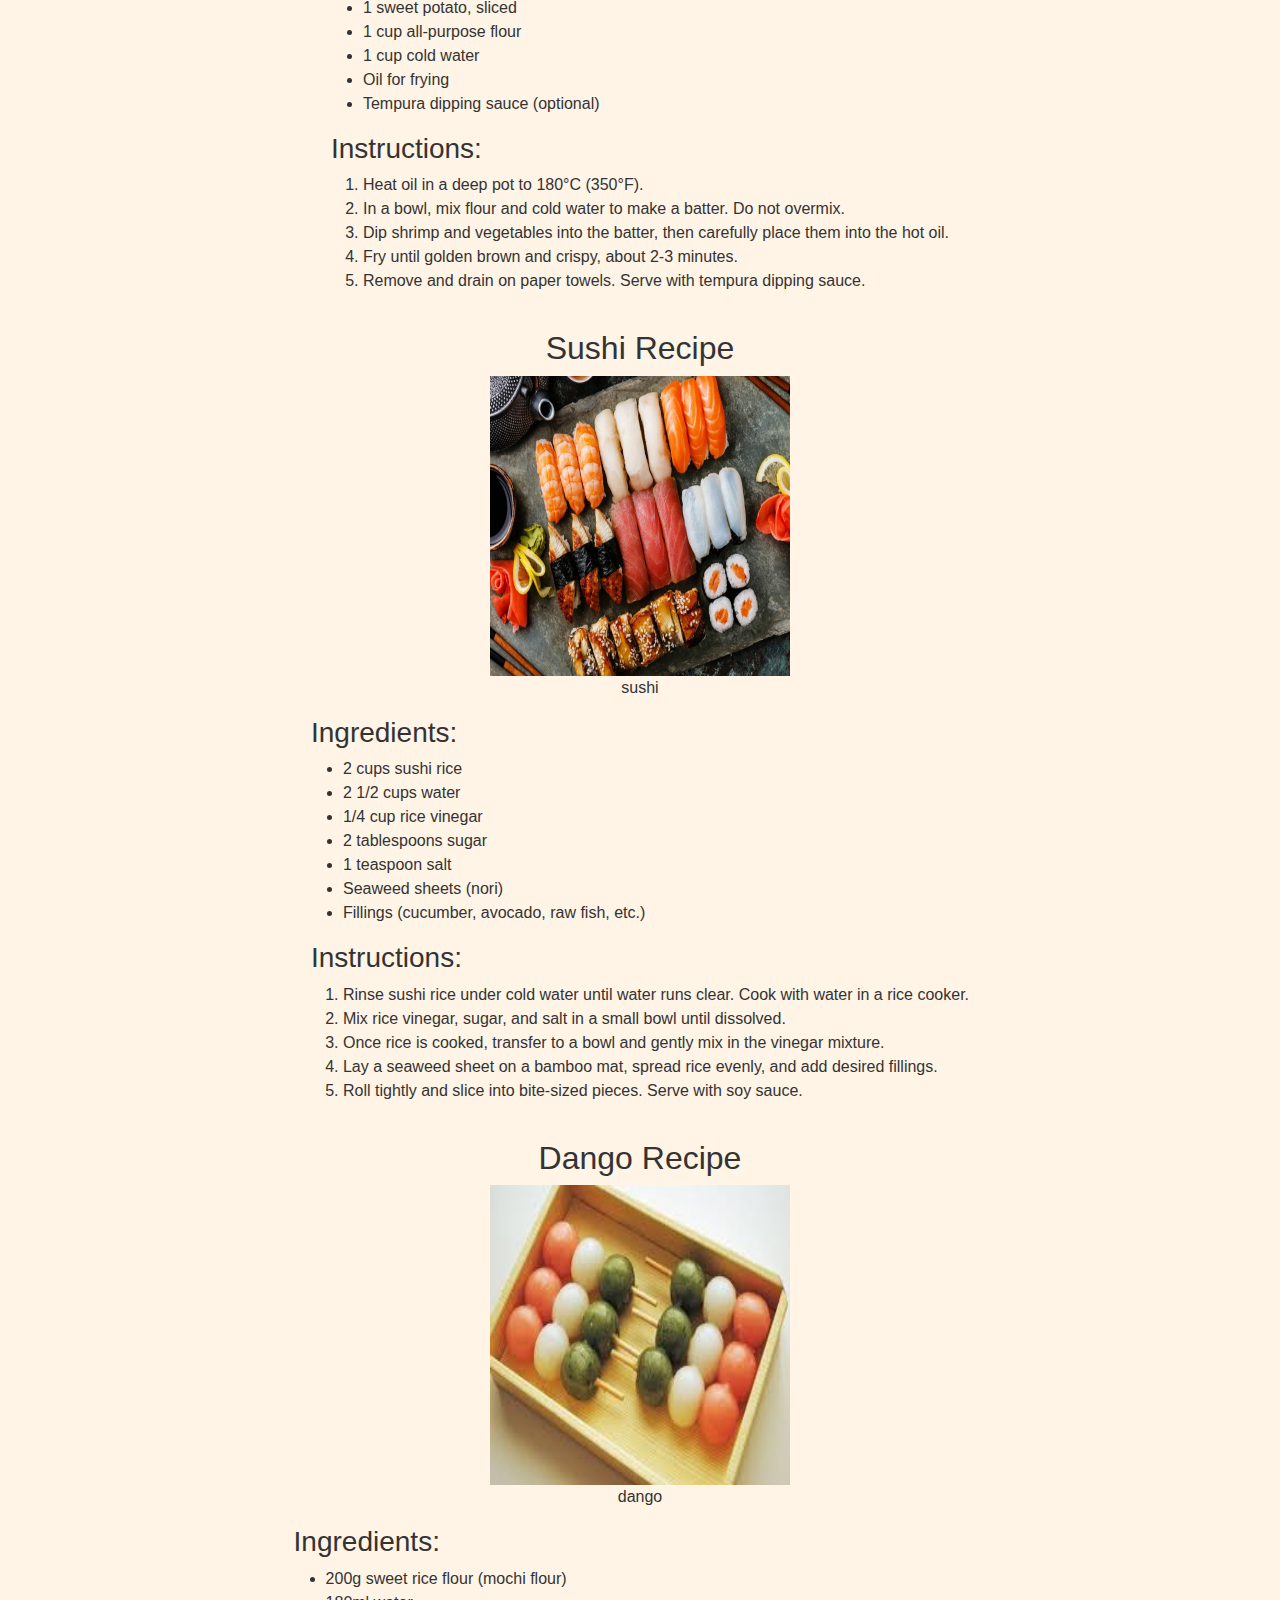
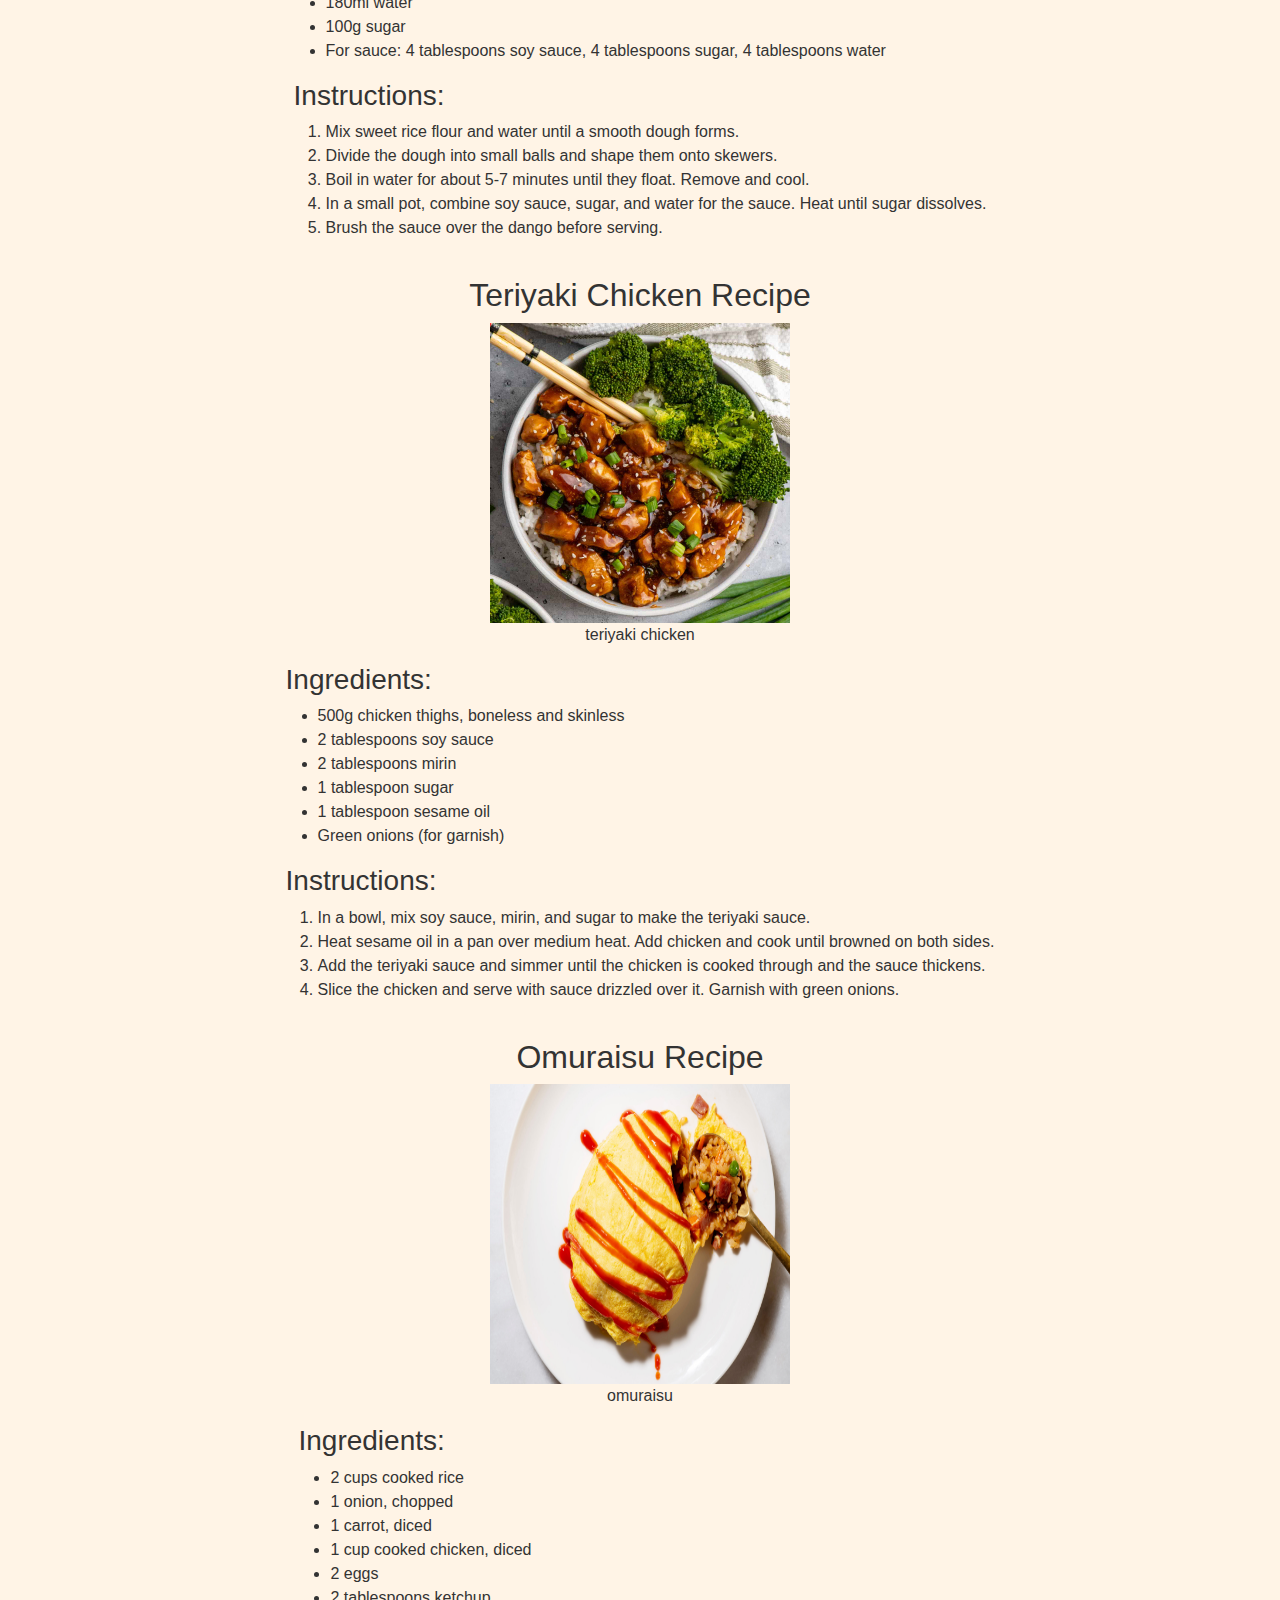
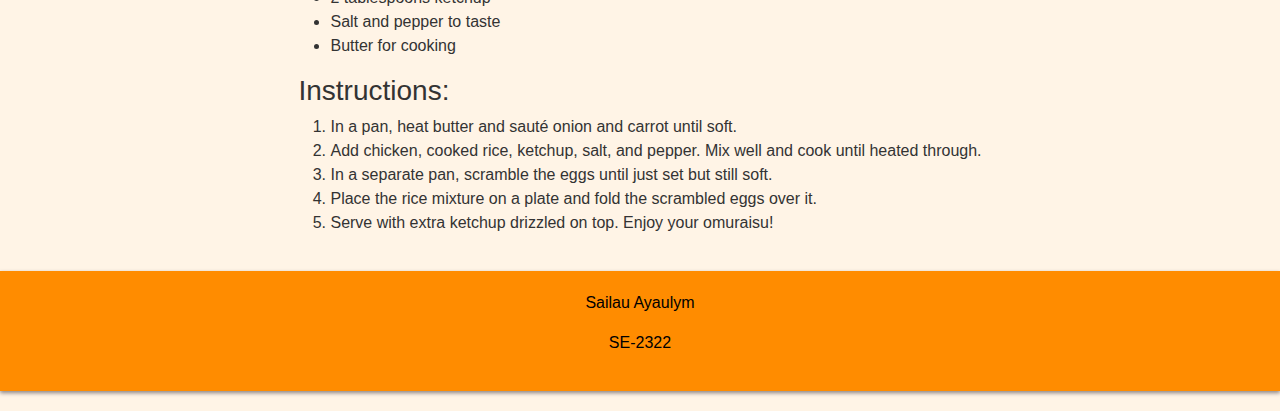
==== commit 41b022b6: "fix2" ====
--- a/all_recipes.html
+++ b/all_recipes.html
@@ -46,7 +46,6 @@
                 </div>
             </div>
         </nav>
-        <div class="text-center mt-3" id="dateTime"></div>
     </header>
 
     <main>
